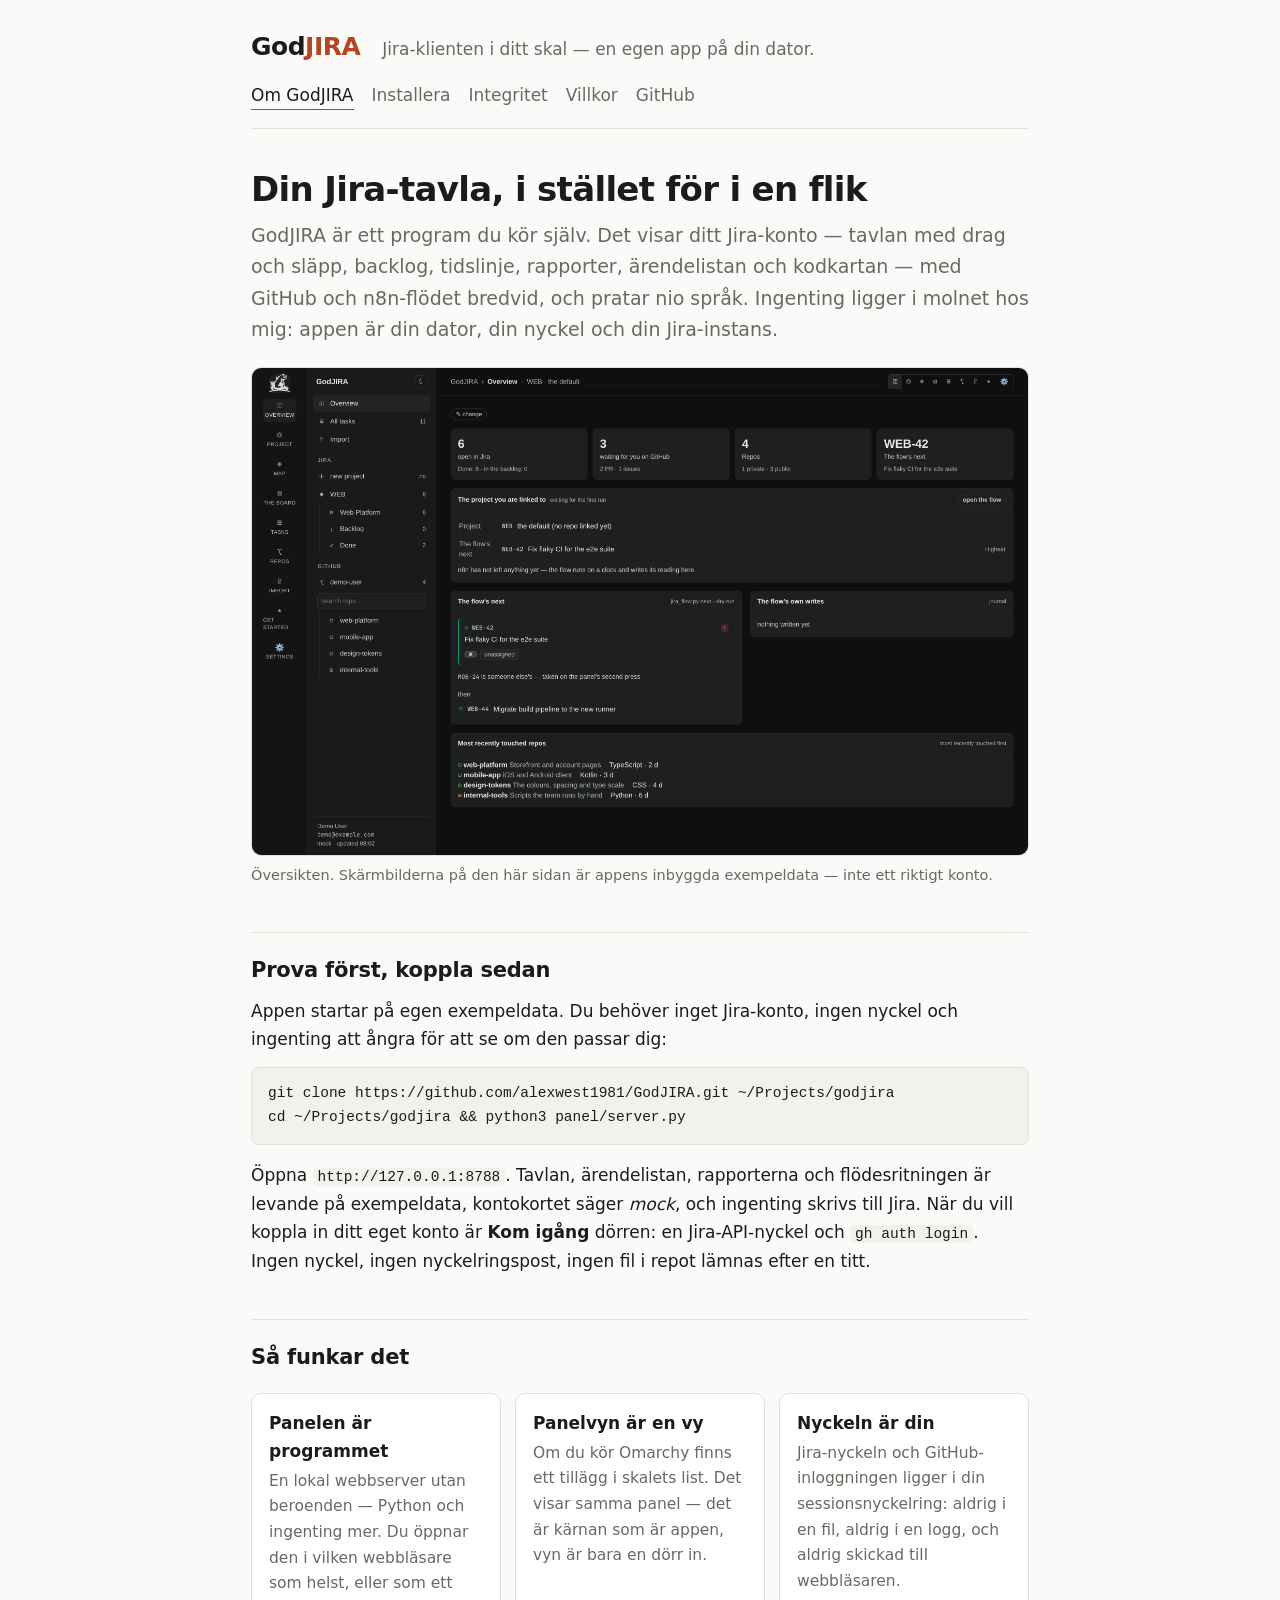
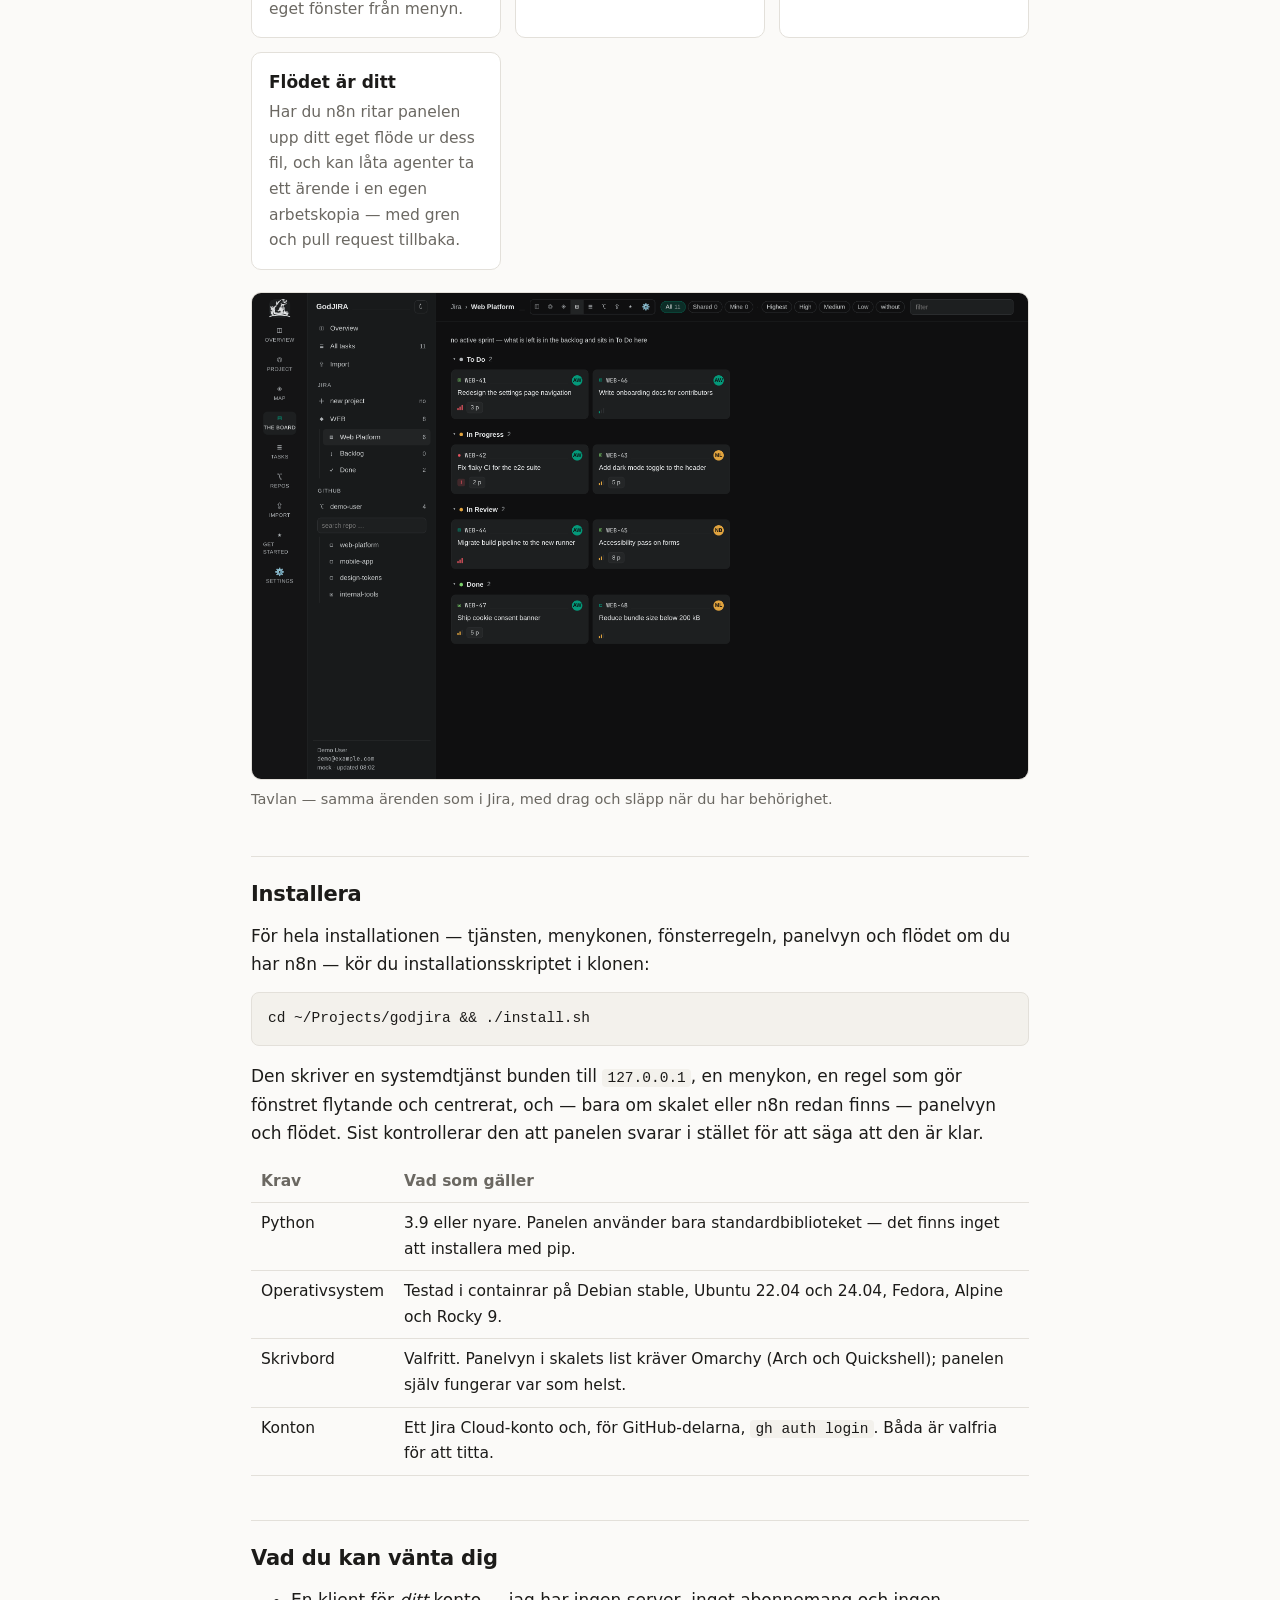
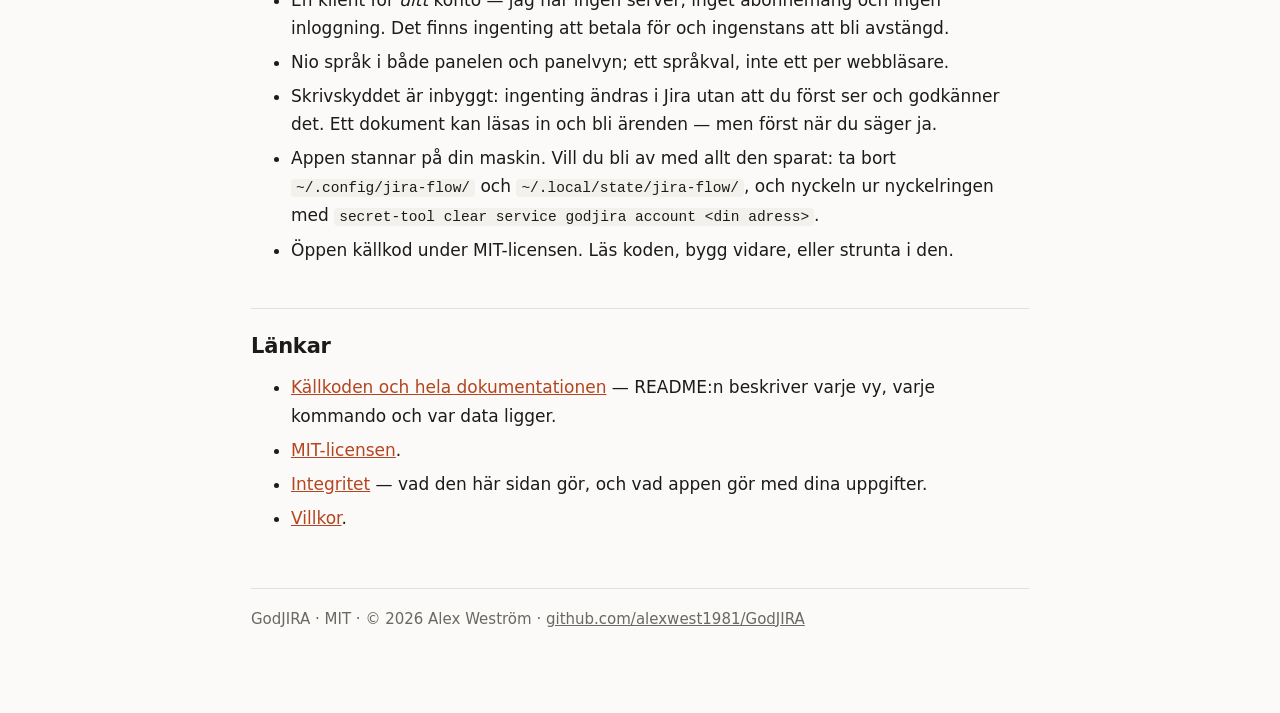
==== web/index.html @ 31f91e15 "Infosidan: godjira.se ar en sida, inte panelen Steg 2 i planen, med Alex besked om vad sidan skall v" ====
<!DOCTYPE html>
<html lang="sv">
<head>
<meta charset="utf-8">
<meta name="viewport" content="width=device-width, initial-scale=1">
<title>GodJIRA — Jira-klienten i ditt skal</title>
<meta name="description" content="GodJIRA är en Jira-klient för din egen dator: tavla, backlog, tidslinje, rapporter och kodkarta, med GitHub och flödet bredvid. Öppen källkod (MIT), inget konto, ingen tjänst.">
<link rel="stylesheet" href="stil.css">
</head>
<body>
<div class="sida">

<header>
  <div class="rad">
    <span class="marke">God<b>JIRA</b></span>
    <p>Jira-klienten i ditt skal — en egen app på din dator.</p>
  </div>
  <nav>
    <a href="index.html" aria-current="page">Om GodJIRA</a>
    <a href="#installera">Installera</a>
    <a href="integritet.html">Integritet</a>
    <a href="villkor.html">Villkor</a>
    <a href="https://github.com/alexwest1981/GodJIRA">GitHub</a>
  </nav>
</header>

<h1>Din Jira-tavla, i stället för i en flik</h1>
<p class="ingress">GodJIRA är ett program du kör själv. Det visar ditt Jira-konto — tavlan med
drag och släpp, backlog, tidslinje, rapporter, ärendelistan och kodkartan — med GitHub och
n8n-flödet bredvid, och pratar nio språk. Ingenting ligger i molnet hos mig: appen är din
dator, din nyckel och din Jira-instans.</p>

<figure>
  <img src="bilder/oversikt.png" alt="GodJIRA: översikten med Jira, GitHub och flödet i samma fönster" width="1200">
  <figcaption>Översikten. Skärmbilderna på den här sidan är appens inbyggda exempeldata — inte ett riktigt konto.</figcaption>
</figure>

<h2>Prova först, koppla sedan</h2>
<p>Appen startar på egen exempeldata. Du behöver inget Jira-konto, ingen nyckel och ingenting
att ångra för att se om den passar dig:</p>
<pre><code>git clone https://github.com/alexwest1981/GodJIRA.git ~/Projects/godjira
cd ~/Projects/godjira &amp;&amp; python3 panel/server.py</code></pre>
<p>Öppna <code>http://127.0.0.1:8788</code>. Tavlan, ärendelistan, rapporterna och
flödesritningen är levande på exempeldata, kontokortet säger <em>mock</em>, och ingenting
skrivs till Jira. När du vill koppla in ditt eget konto är <strong>Kom igång</strong> dörren:
en Jira-API-nyckel och <code>gh auth login</code>. Ingen nyckel, ingen nyckelringspost, ingen
fil i repot lämnas efter en titt.</p>

<h2>Så funkar det</h2>
<div class="rutor">
  <div class="ruta">
    <h3>Panelen är programmet</h3>
    <p>En lokal webbserver utan beroenden — Python och ingenting mer. Du öppnar den i vilken
    webbläsare som helst, eller som ett eget fönster från menyn.</p>
  </div>
  <div class="ruta">
    <h3>Panelvyn är en vy</h3>
    <p>Om du kör Omarchy finns ett tillägg i skalets list. Det visar samma panel — det är
    kärnan som är appen, vyn är bara en dörr in.</p>
  </div>
  <div class="ruta">
    <h3>Nyckeln är din</h3>
    <p>Jira-nyckeln och GitHub-inloggningen ligger i din sessionsnyckelring: aldrig i en fil,
    aldrig i en logg, och aldrig skickad till webbläsaren.</p>
  </div>
  <div class="ruta">
    <h3>Flödet är ditt</h3>
    <p>Har du n8n ritar panelen upp ditt eget flöde ur dess fil, och kan låta agenter ta ett
    ärende i en egen arbetskopia — med gren och pull request tillbaka.</p>
  </div>
</div>

<figure>
  <img src="bilder/tavla.png" alt="Tavlan: kanban-kolumner ur sprinten" width="1200">
  <figcaption>Tavlan — samma ärenden som i Jira, med drag och släpp när du har behörighet.</figcaption>
</figure>

<h2 id="installera">Installera</h2>
<p>För hela installationen — tjänsten, menykonen, fönsterregeln, panelvyn och flödet om du har
n8n — kör du installationsskriptet i klonen:</p>
<pre><code>cd ~/Projects/godjira &amp;&amp; ./install.sh</code></pre>
<p>Den skriver en systemdtjänst bunden till <code>127.0.0.1</code>, en menykon, en regel som
gör fönstret flytande och centrerat, och — bara om skalet eller n8n redan finns — panelvyn och
flödet. Sist kontrollerar den att panelen svarar i stället för att säga att den är klar.</p>

<table class="tabell">
  <tr><th>Krav</th><th>Vad som gäller</th></tr>
  <tr><td>Python</td><td>3.9 eller nyare. Panelen använder bara standardbiblioteket — det finns inget att installera med pip.</td></tr>
  <tr><td>Operativsystem</td><td>Testad i containrar på Debian stable, Ubuntu 22.04 och 24.04, Fedora, Alpine och Rocky 9.</td></tr>
  <tr><td>Skrivbord</td><td>Valfritt. Panelvyn i skalets list kräver Omarchy (Arch och Quickshell); panelen själv fungerar var som helst.</td></tr>
  <tr><td>Konton</td><td>Ett Jira Cloud-konto och, för GitHub-delarna, <code>gh auth login</code>. Båda är valfria för att titta.</td></tr>
</table>

<h2>Vad du kan vänta dig</h2>
<ul>
  <li>En klient för <em>ditt</em> konto — jag har ingen server, inget abonnemang och ingen
      inloggning. Det finns ingenting att betala för och ingenstans att bli avstängd.</li>
  <li>Nio språk i både panelen och panelvyn; ett språkval, inte ett per webbläsare.</li>
  <li>Skrivskyddet är inbyggt: ingenting ändras i Jira utan att du först ser och godkänner
      det. Ett dokument kan läsas in och bli ärenden — men först när du säger ja.</li>
  <li>Appen stannar på din maskin. Vill du bli av med allt den sparat: ta bort
      <code>~/.config/jira-flow/</code> och <code>~/.local/state/jira-flow/</code>, och
      nyckeln ur nyckelringen med <code>secret-tool clear service godjira account &lt;din adress&gt;</code>.</li>
  <li>Öppen källkod under MIT-licensen. Läs koden, bygg vidare, eller strunta i den.</li>
</ul>

<h2>Länkar</h2>
<ul>
  <li><a href="https://github.com/alexwest1981/GodJIRA">Källkoden och hela dokumentationen</a> —
      README:n beskriver varje vy, varje kommando och var data ligger.</li>
  <li><a href="https://github.com/alexwest1981/GodJIRA/blob/main/LICENSE">MIT-licensen</a>.</li>
  <li><a href="integritet.html">Integritet</a> — vad den här sidan gör, och vad appen gör med dina uppgifter.</li>
  <li><a href="villkor.html">Villkor</a>.</li>
</ul>

<footer>
  <p>GodJIRA · MIT · © 2026 Alex Weström · <a href="https://github.com/alexwest1981/GodJIRA">github.com/alexwest1981/GodJIRA</a></p>
</footer>

</div>
</body>
</html>
---- web/stil.css ----
/* GodJIRA — sidans enda stilmall. Ingen JavaScript, inga externa typsnitt, inga anrop
   ut till någon: allt ligger på samma server, och mörkt/ljust följer systemet. */
:root {
  --botten: #fbfaf8;
  --text: #1c1b19;
  --dov: #6b6862;
  --linje: #e3e0da;
  --kort: #ffffff;
  --accent: #b4451f;
  --kod: #f3f1ec;
}
@media (prefers-color-scheme: dark) {
  :root {
    --botten: #171614;
    --text: #ece9e3;
    --dov: #9b978f;
    --linje: #302e2a;
    --kort: #1e1d1a;
    --accent: #e08356;
    --kod: #211f1c;
  }
}
* { box-sizing: border-box; }
body {
  margin: 0;
  background: var(--botten);
  color: var(--text);
  font: 17px/1.65 ui-sans-serif, system-ui, -apple-system, "Segoe UI", Roboto, sans-serif;
  -webkit-text-size-adjust: 100%;
}
.sida { max-width: 76ch; margin: 0 auto; padding: 0 22px 72px; }

header { border-bottom: 1px solid var(--linje); padding: 26px 0 18px; margin-bottom: 40px; }
header .rad { display: flex; flex-wrap: wrap; align-items: baseline; gap: 6px 22px; }
.marke { font-size: 25px; font-weight: 650; letter-spacing: -.02em; }
.marke b { color: var(--accent); font-weight: 650; }
header p { margin: 6px 0 0; color: var(--dov); }
nav { margin-top: 14px; display: flex; flex-wrap: wrap; gap: 6px 18px; }
nav a { color: var(--dov); text-decoration: none; border-bottom: 1px solid transparent; }
nav a:hover, nav a[aria-current] { color: var(--text); border-bottom-color: var(--accent); }

h1 { font-size: 34px; line-height: 1.2; letter-spacing: -.02em; margin: 0 0 10px; }
h2 { font-size: 21px; letter-spacing: -.01em; margin: 44px 0 10px; padding-top: 20px; border-top: 1px solid var(--linje); }
h3 { font-size: 17px; margin: 26px 0 6px; }
p, ul, ol { margin: 0 0 14px; }
li { margin-bottom: 6px; }
.ingress { font-size: 19px; color: var(--dov); }
a { color: var(--accent); }
code, pre, kbd {
  font-family: ui-monospace, "JetBrains Mono", "SF Mono", Menlo, Consolas, monospace;
  font-size: 14.5px;
}
code { background: var(--kod); padding: 1px 5px; border-radius: 4px; }
pre {
  background: var(--kod); border: 1px solid var(--linje); border-radius: 8px;
  padding: 14px 16px; overflow-x: auto; margin: 0 0 16px;
}
pre code { background: none; padding: 0; }
figure { margin: 22px 0; }
figure img { width: 100%; height: auto; border: 1px solid var(--linje); border-radius: 10px; display: block; }
figcaption { color: var(--dov); font-size: 14.5px; margin-top: 8px; }
.rutor { display: grid; grid-template-columns: repeat(auto-fit, minmax(230px, 1fr)); gap: 14px; margin: 18px 0 8px; }
.ruta { background: var(--kort); border: 1px solid var(--linje); border-radius: 10px; padding: 15px 17px; }
.ruta h3 { margin: 0 0 4px; }
.ruta p { margin: 0; color: var(--dov); font-size: 15.5px; }
.tabell { width: 100%; border-collapse: collapse; font-size: 15.5px; margin: 0 0 18px; }
.tabell th, .tabell td { text-align: left; padding: 8px 10px; border-bottom: 1px solid var(--linje); vertical-align: top; }
.tabell th { color: var(--dov); font-weight: 600; }
.tabell td.nr { text-align: right; font-variant-numeric: tabular-nums; }
footer { border-top: 1px solid var(--linje); margin-top: 56px; padding-top: 18px; color: var(--dov); font-size: 15px; }
footer a { color: var(--dov); }
.datum { color: var(--dov); font-size: 15px; margin: 0 0 26px; }
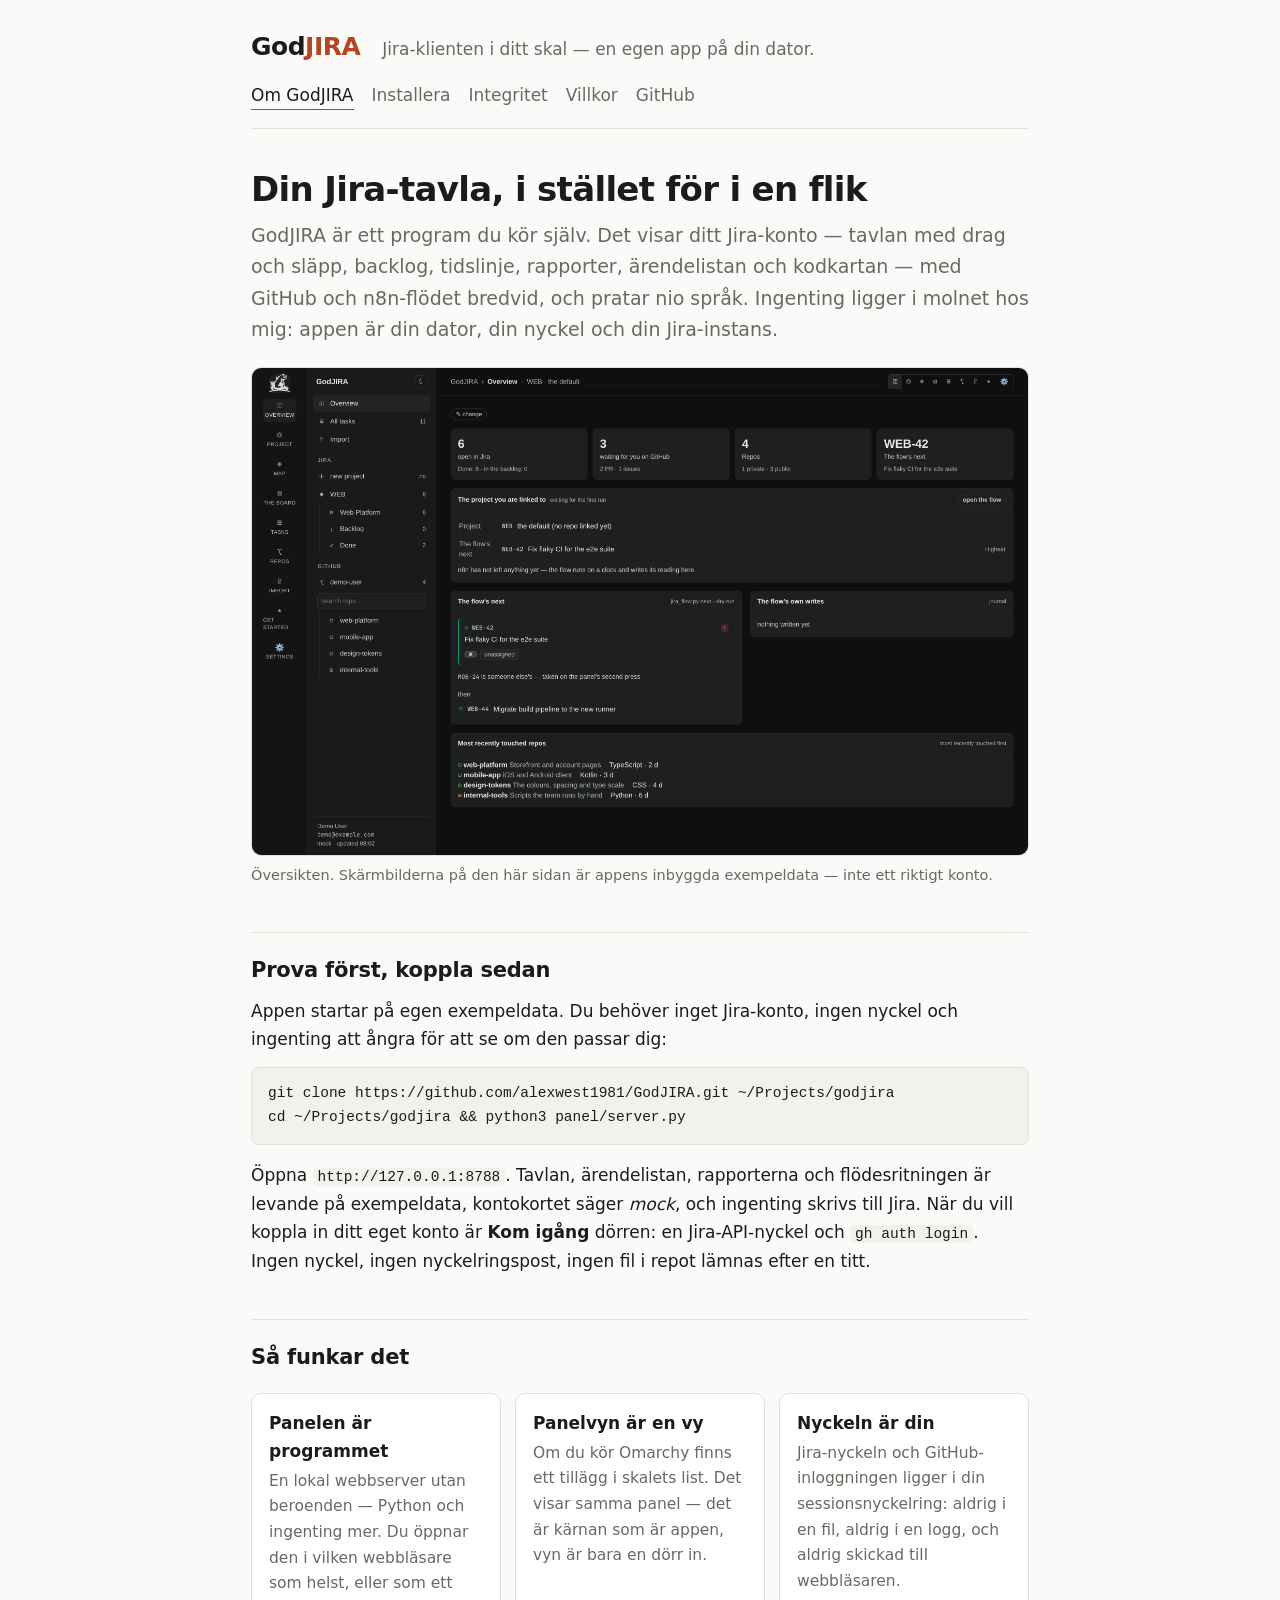
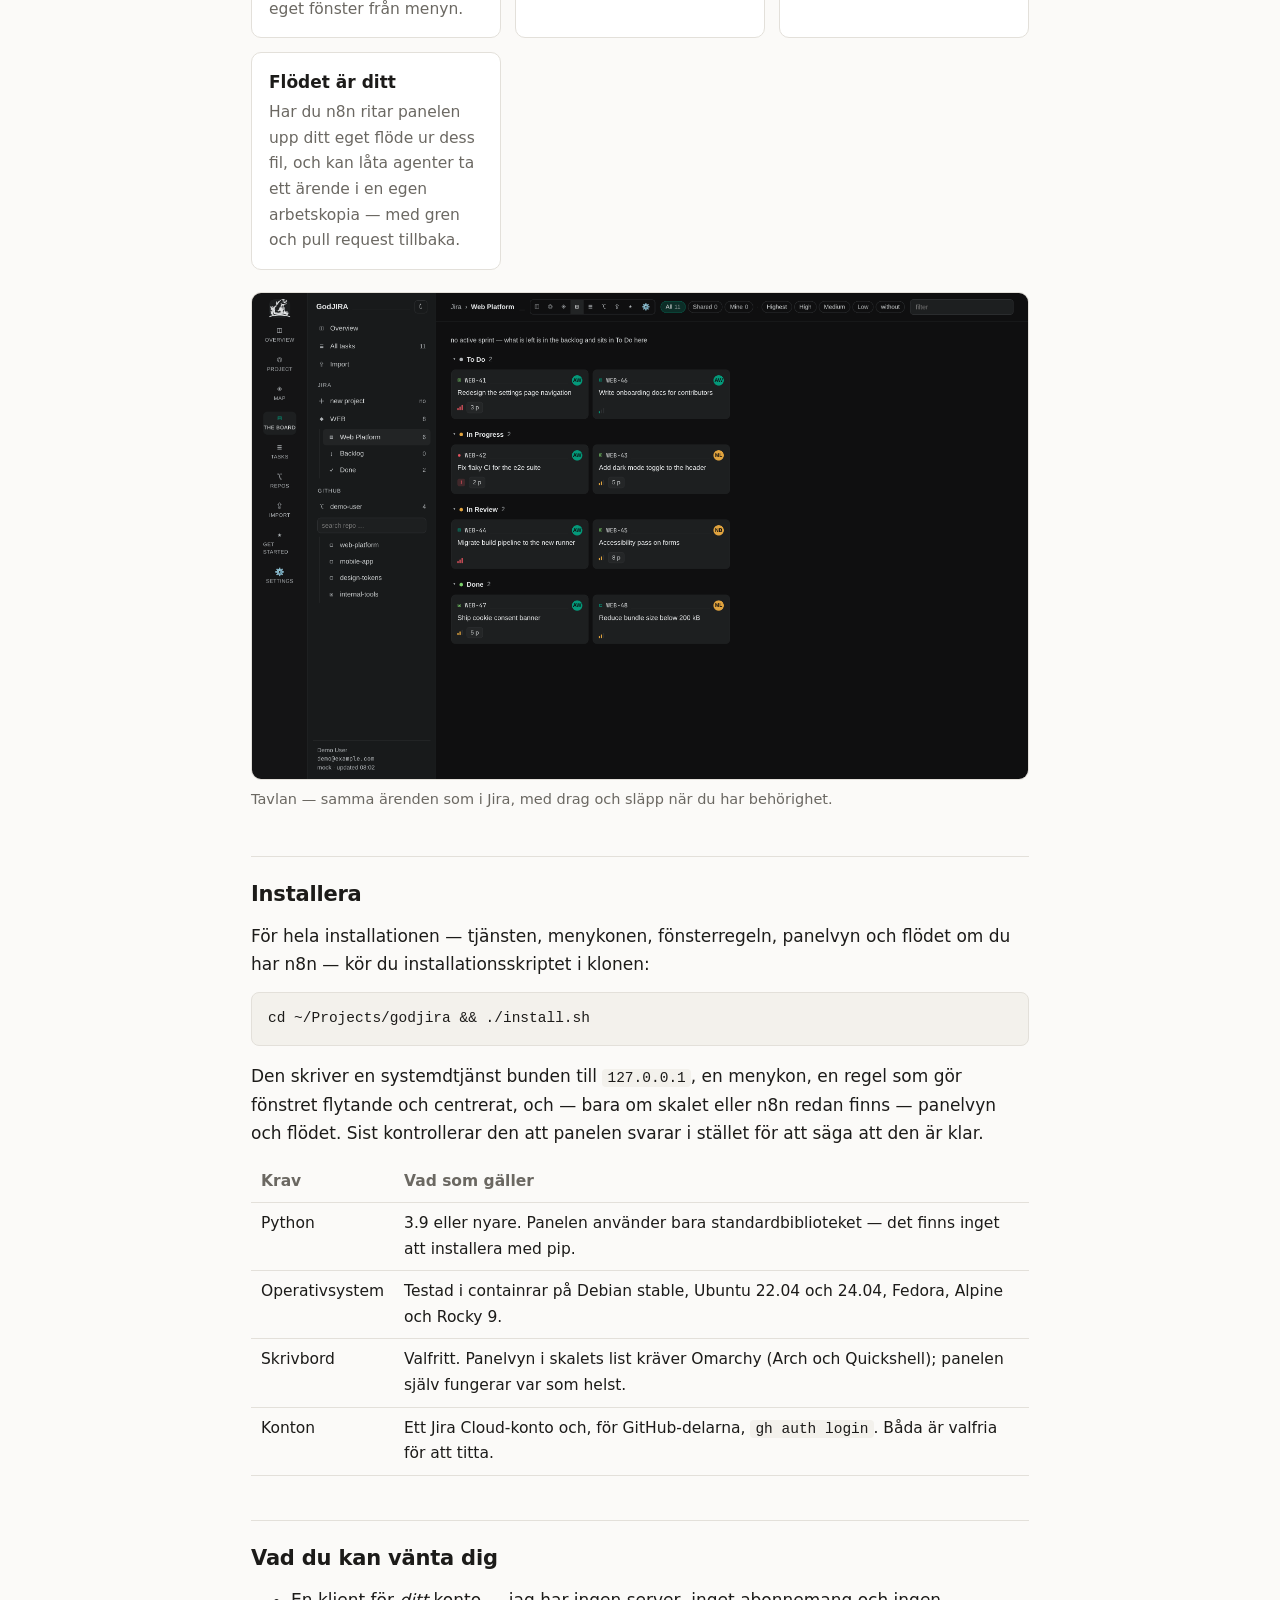
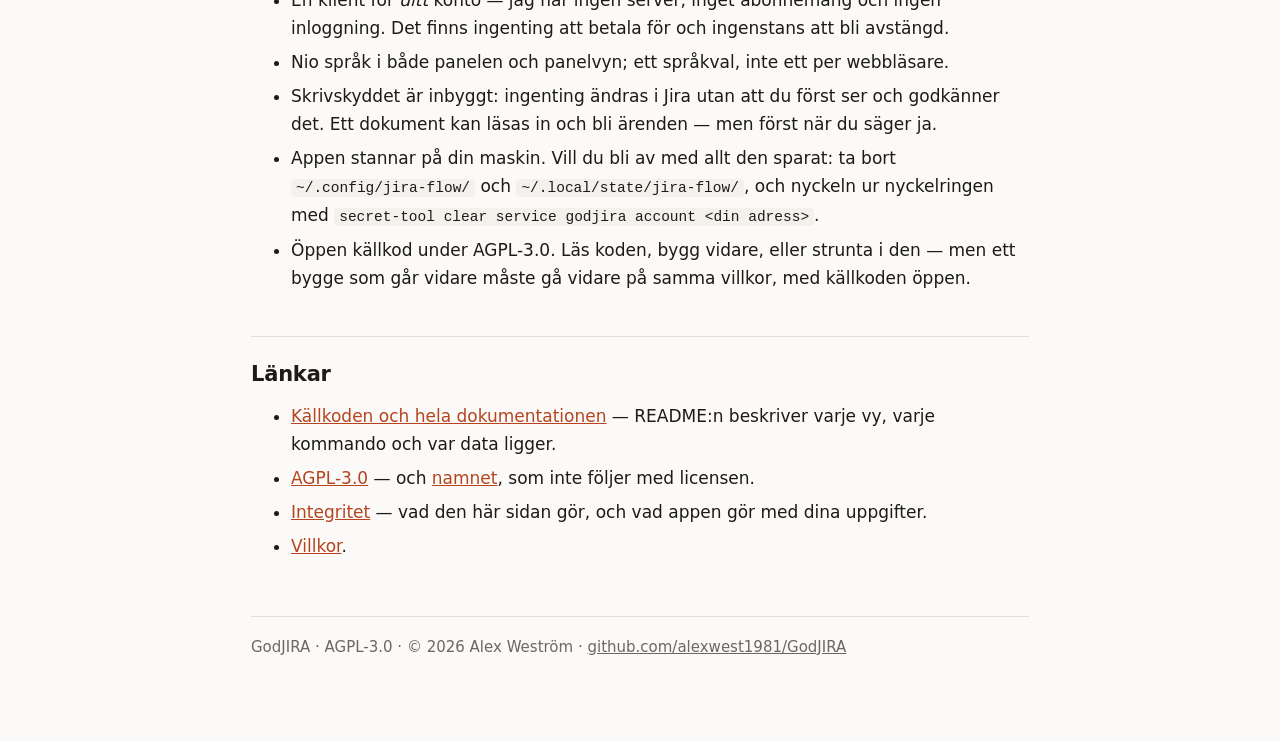
==== commit 64a132ea: "AGPL-3.0 i stallet for MIT: ingen far stanga in den och kalla den sin Alex: "Vi behöver ändra licens" ====
--- a/web/index.html
+++ b/web/index.html
@@ -4,7 +4,7 @@
 <meta charset="utf-8">
 <meta name="viewport" content="width=device-width, initial-scale=1">
 <title>GodJIRA — Jira-klienten i ditt skal</title>
-<meta name="description" content="GodJIRA är en Jira-klient för din egen dator: tavla, backlog, tidslinje, rapporter och kodkarta, med GitHub och flödet bredvid. Öppen källkod (MIT), inget konto, ingen tjänst.">
+<meta name="description" content="GodJIRA är en Jira-klient för din egen dator: tavla, backlog, tidslinje, rapporter och kodkarta, med GitHub och flödet bredvid. Öppen källkod (AGPL), inget konto, ingen tjänst.">
 <link rel="stylesheet" href="stil.css">
 </head>
 <body>
@@ -101,20 +101,22 @@
   <li>Appen stannar på din maskin. Vill du bli av med allt den sparat: ta bort
       <code>~/.config/jira-flow/</code> och <code>~/.local/state/jira-flow/</code>, och
       nyckeln ur nyckelringen med <code>secret-tool clear service godjira account &lt;din adress&gt;</code>.</li>
-  <li>Öppen källkod under MIT-licensen. Läs koden, bygg vidare, eller strunta i den.</li>
+  <li>Öppen källkod under AGPL-3.0. Läs koden, bygg vidare, eller strunta i den — men ett
+      bygge som går vidare måste gå vidare på samma villkor, med källkoden öppen.</li>
 </ul>
 
 <h2>Länkar</h2>
 <ul>
   <li><a href="https://github.com/alexwest1981/GodJIRA">Källkoden och hela dokumentationen</a> —
       README:n beskriver varje vy, varje kommando och var data ligger.</li>
-  <li><a href="https://github.com/alexwest1981/GodJIRA/blob/main/LICENSE">MIT-licensen</a>.</li>
+  <li><a href="https://github.com/alexwest1981/GodJIRA/blob/main/LICENSE">AGPL-3.0</a> — och
+      <a href="villkor.html#namnet">namnet</a>, som inte följer med licensen.</li>
   <li><a href="integritet.html">Integritet</a> — vad den här sidan gör, och vad appen gör med dina uppgifter.</li>
   <li><a href="villkor.html">Villkor</a>.</li>
 </ul>
 
 <footer>
-  <p>GodJIRA · MIT · © 2026 Alex Weström · <a href="https://github.com/alexwest1981/GodJIRA">github.com/alexwest1981/GodJIRA</a></p>
+  <p>GodJIRA · AGPL-3.0 · © 2026 Alex Weström · <a href="https://github.com/alexwest1981/GodJIRA">github.com/alexwest1981/GodJIRA</a></p>
 </footer>
 
 </div>
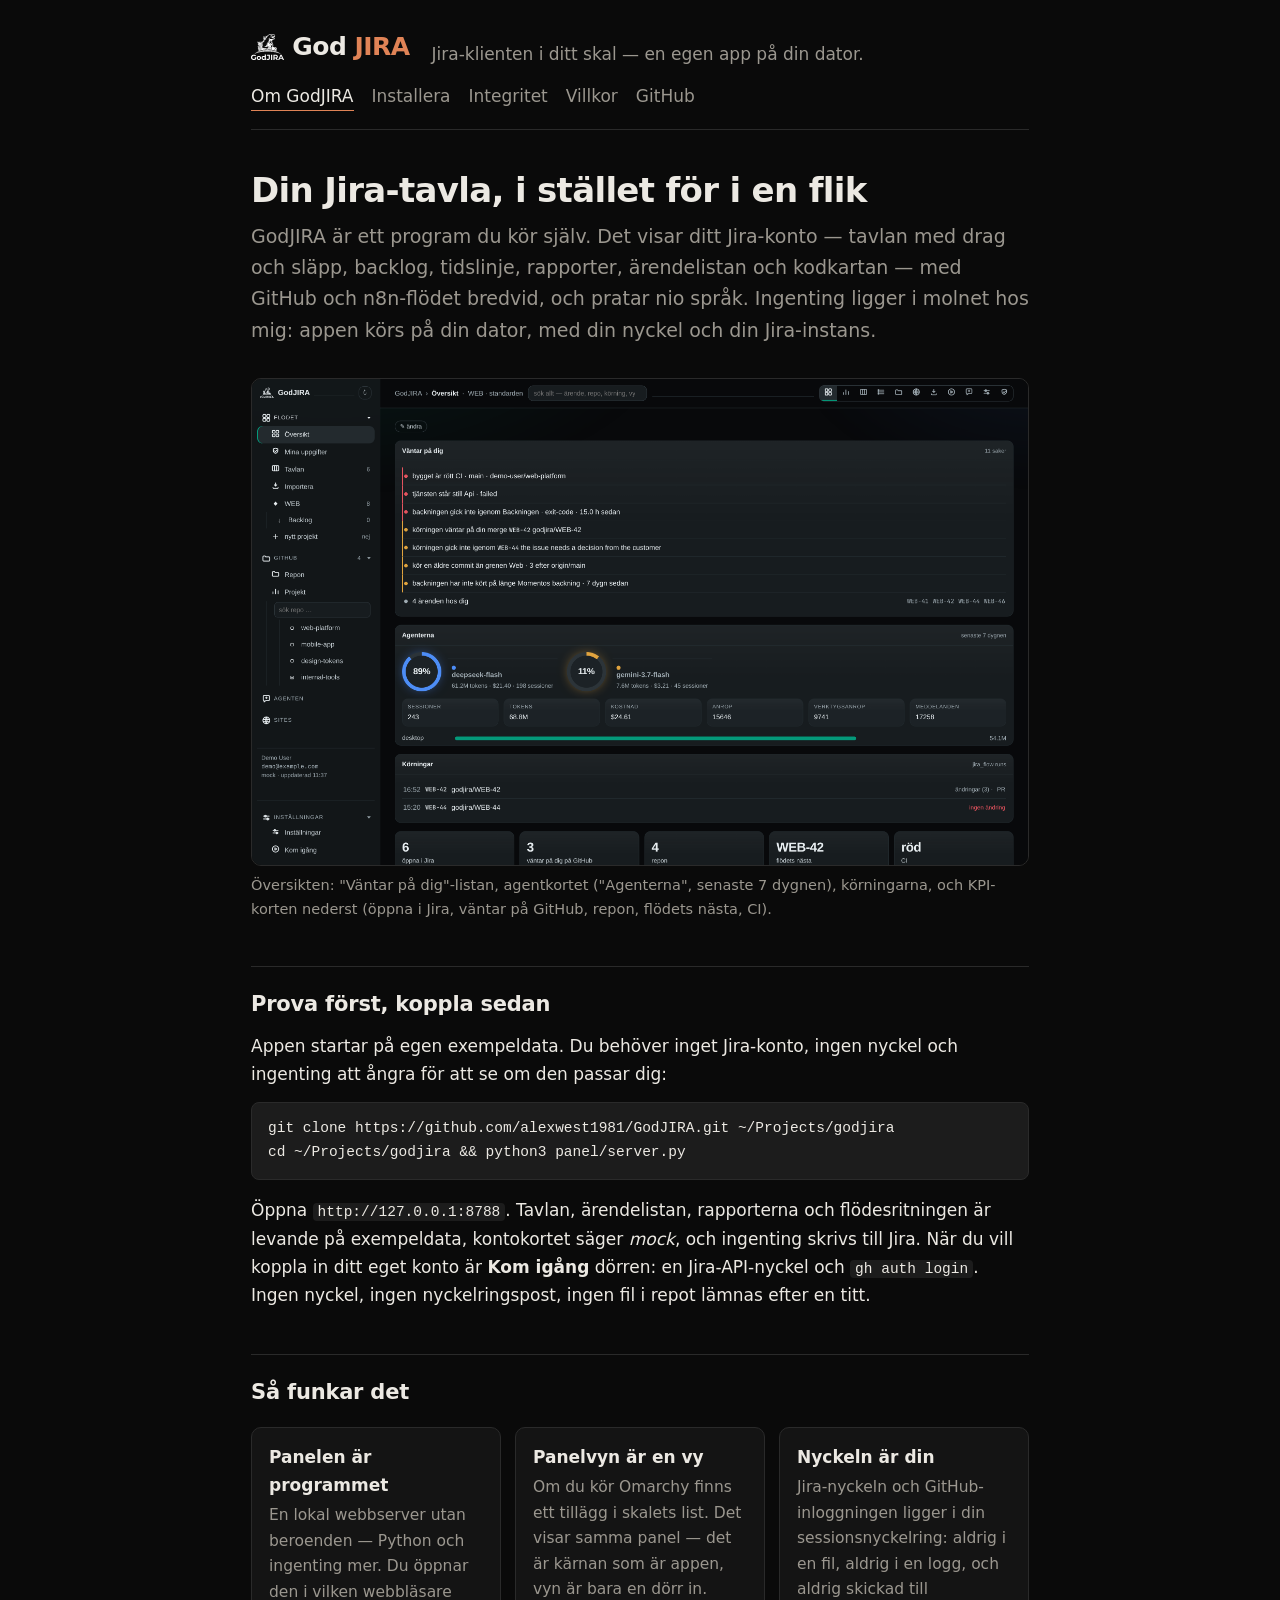
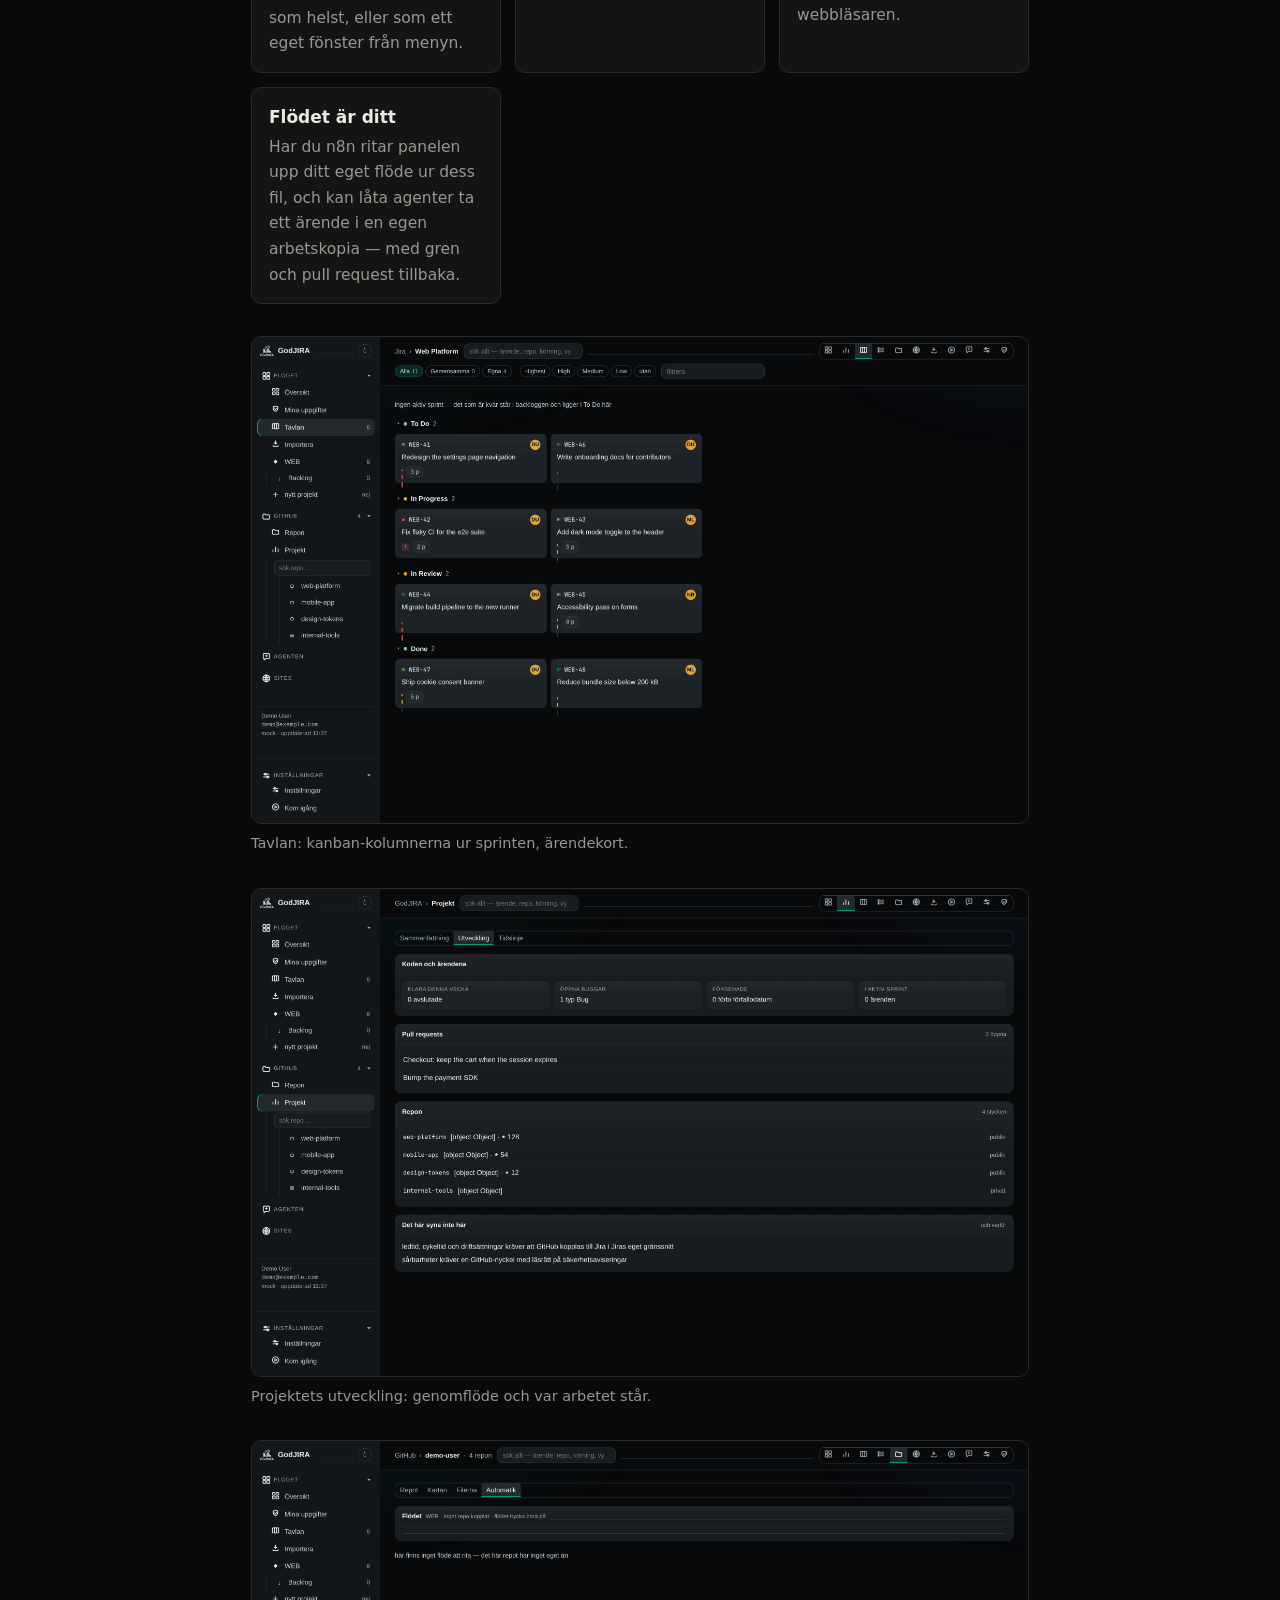
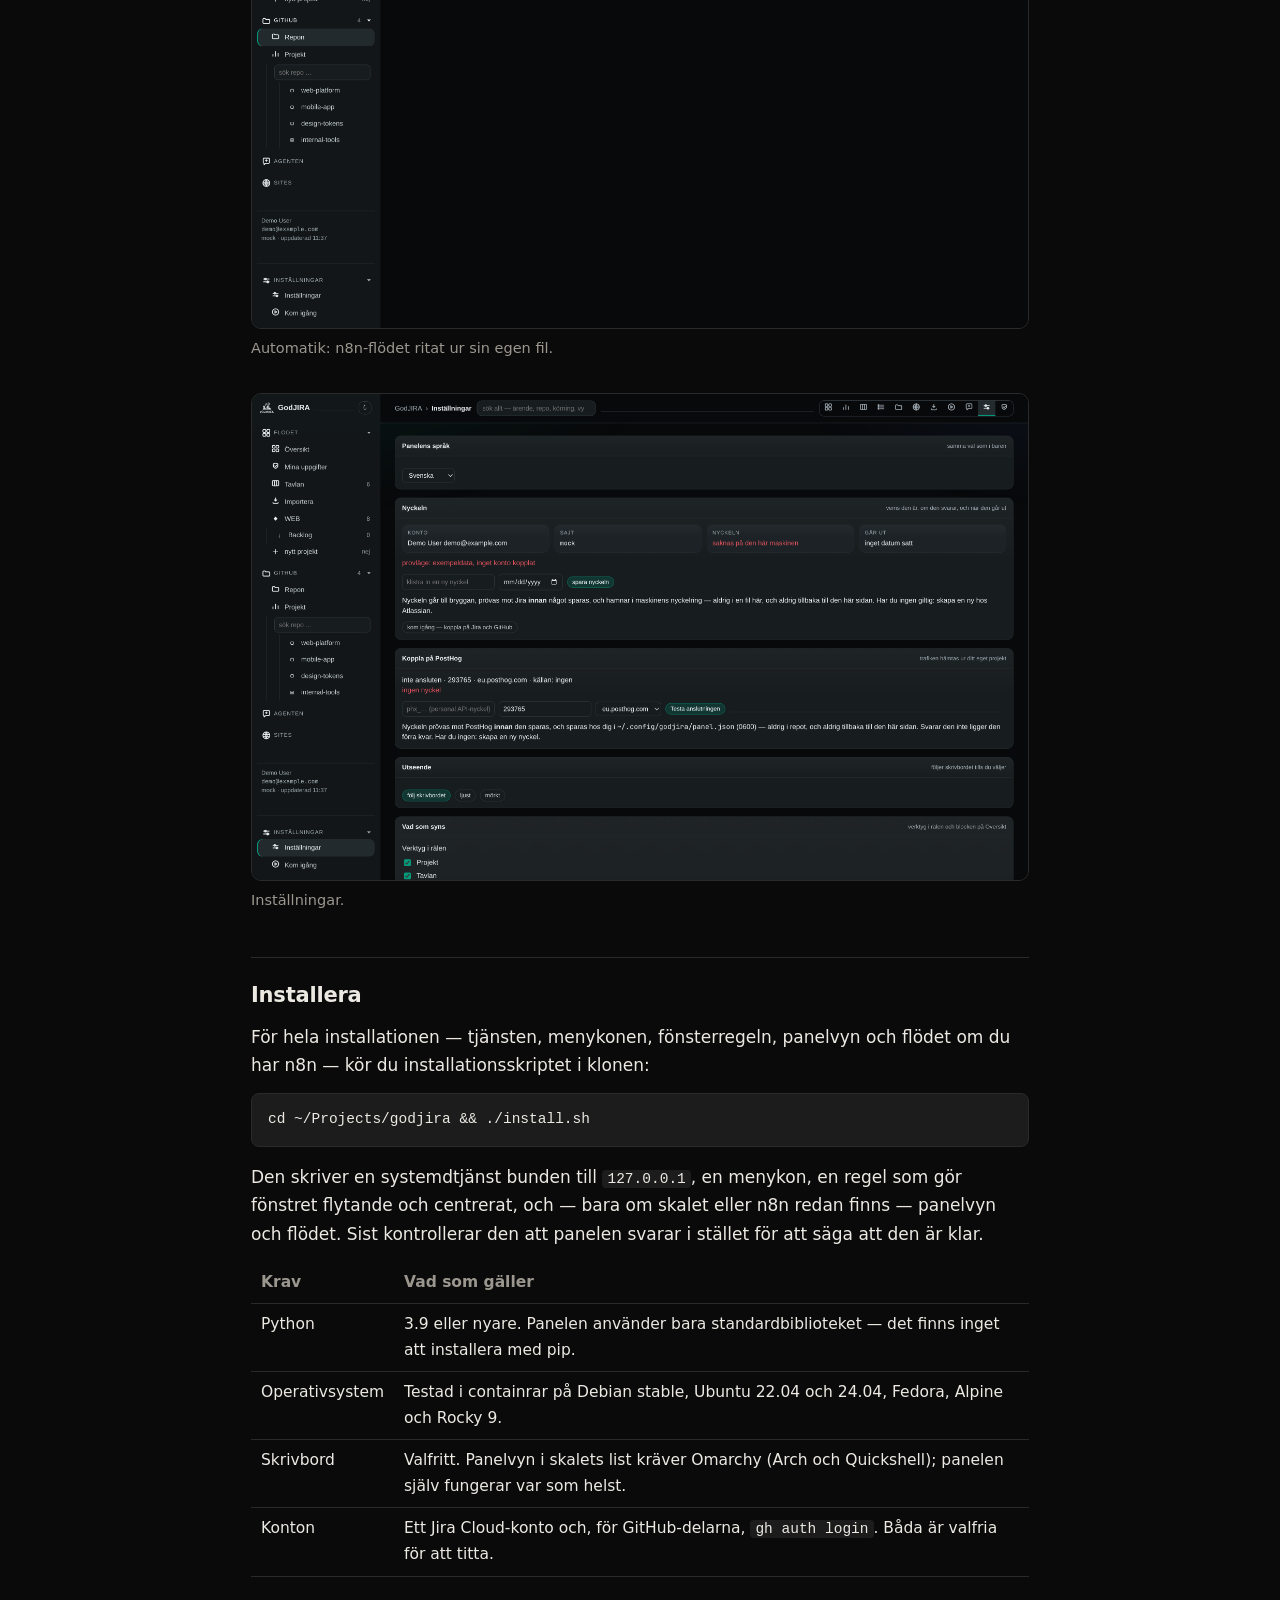
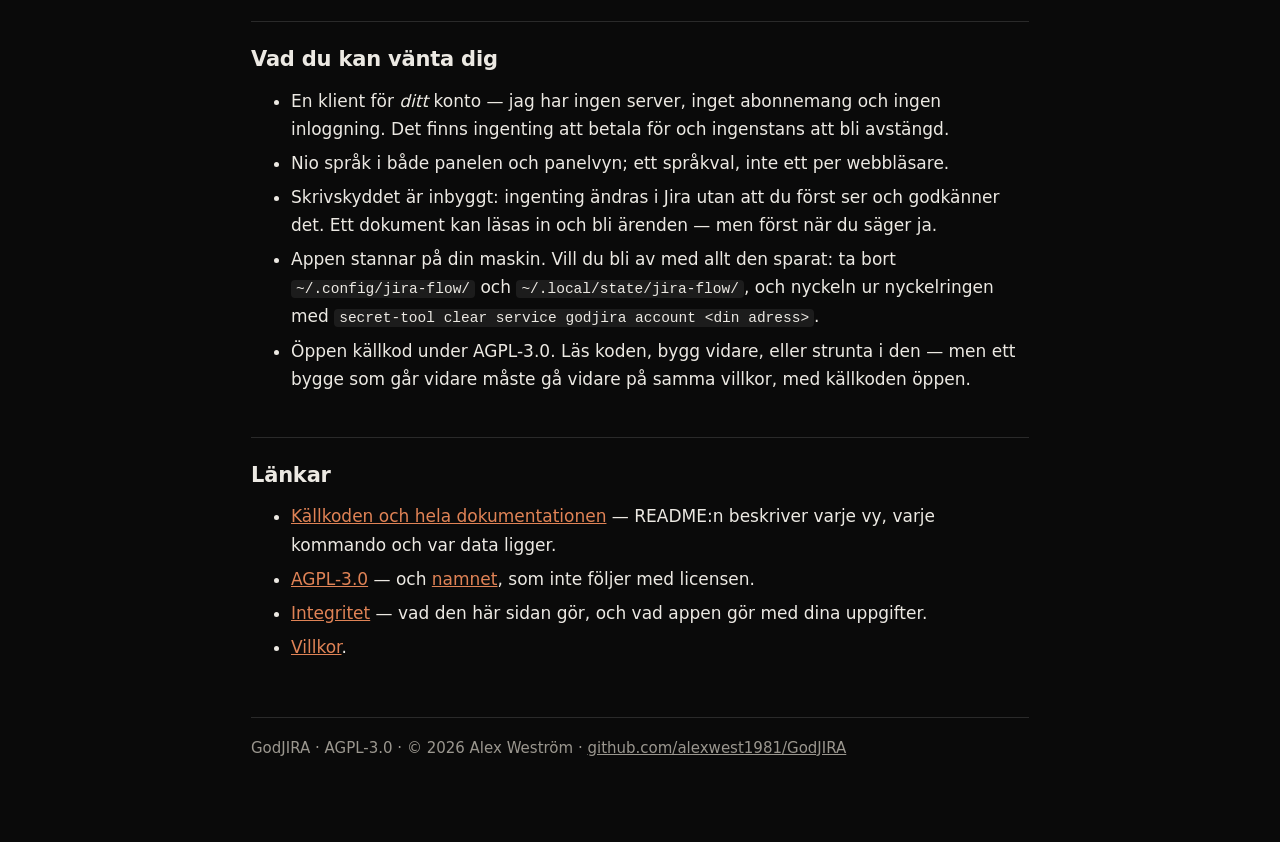
==== commit 896b160a: "Sidan i vitt pa svart, med loggan i sidhuvudet Alex: "Vi behöver sätta en modell som är duktig på de" ====
--- a/web/index.html
+++ b/web/index.html
@@ -12,7 +12,7 @@
 
 <header>
   <div class="rad">
-    <span class="marke">God<b>JIRA</b></span>
+    <span class="marke"><img src="bilder/godjira.svg" alt="GodJIRA logotyp" class="logo">God<b>JIRA</b></span>
     <p>Jira-klienten i ditt skal — en egen app på din dator.</p>
   </div>
   <nav>
@@ -27,12 +27,12 @@
 <h1>Din Jira-tavla, i stället för i en flik</h1>
 <p class="ingress">GodJIRA är ett program du kör själv. Det visar ditt Jira-konto — tavlan med
 drag och släpp, backlog, tidslinje, rapporter, ärendelistan och kodkartan — med GitHub och
-n8n-flödet bredvid, och pratar nio språk. Ingenting ligger i molnet hos mig: appen är din
-dator, din nyckel och din Jira-instans.</p>
+n8n-flödet bredvid, och pratar nio språk. Ingenting ligger i molnet hos mig: appen körs på
+din dator, med din nyckel och din Jira-instans.</p>
 
 <figure>
-  <img src="bilder/oversikt.png" alt="GodJIRA: översikten med Jira, GitHub och flödet i samma fönster" width="1200">
-  <figcaption>Översikten. Skärmbilderna på den här sidan är appens inbyggda exempeldata — inte ett riktigt konto.</figcaption>
+  <img src="bilder/oversikt.png" alt="Översikten: Väntar på dig-listan, agentkortet (Agenterna, senaste 7 dygnen), körningarna, och KPI-korten nederst (öppna i Jira, väntar på GitHub, repon, flödets nästa, CI)." width="1200">
+  <figcaption>Översikten: "Väntar på dig"-listan, agentkortet ("Agenterna", senaste 7 dygnen), körningarna, och KPI-korten nederst (öppna i Jira, väntar på GitHub, repon, flödets nästa, CI).</figcaption>
 </figure>
 
 <h2>Prova först, koppla sedan</h2>
@@ -71,8 +71,23 @@
 </div>
 
 <figure>
-  <img src="bilder/tavla.png" alt="Tavlan: kanban-kolumner ur sprinten" width="1200">
-  <figcaption>Tavlan — samma ärenden som i Jira, med drag och släpp när du har behörighet.</figcaption>
+  <img src="bilder/tavla.png" alt="Tavlan: kanban-kolumnerna ur sprinten, ärendekort." width="1200">
+  <figcaption>Tavlan: kanban-kolumnerna ur sprinten, ärendekort.</figcaption>
+</figure>
+
+<figure>
+  <img src="bilder/rapporter.png" alt="Projektets utveckling: genomflöde och var arbetet står." width="1200">
+  <figcaption>Projektets utveckling: genomflöde och var arbetet står.</figcaption>
+</figure>
+
+<figure>
+  <img src="bilder/flode.png" alt="Automatik: n8n-flödet ritat ur sin egen fil." width="1200">
+  <figcaption>Automatik: n8n-flödet ritat ur sin egen fil.</figcaption>
+</figure>
+
+<figure>
+  <img src="bilder/installningar.png" alt="Inställningar." width="1200">
+  <figcaption>Inställningar.</figcaption>
 </figure>
 
 <h2 id="installera">Installera</h2>
--- a/web/stil.css
+++ b/web/stil.css
@@ -1,25 +1,14 @@
-/* GodJIRA — sidans enda stilmall. Ingen JavaScript, inga externa typsnitt, inga anrop
-   ut till någon: allt ligger på samma server, och mörkt/ljust följer systemet. */
+/* GodJIRA — sidans enda stilmall. Vit text på svart botten. */
 :root {
-  --botten: #fbfaf8;
-  --text: #1c1b19;
-  --dov: #6b6862;
-  --linje: #e3e0da;
-  --kort: #ffffff;
-  --accent: #b4451f;
-  --kod: #f3f1ec;
+  --botten: #0a0a0a;
+  --text: #ece9e3;
+  --dov: #9b978f;
+  --linje: #2a2a2a;
+  --kort: #141414;
+  --accent: #e08356;
+  --kod: #1c1c1c;
 }
-@media (prefers-color-scheme: dark) {
-  :root {
-    --botten: #171614;
-    --text: #ece9e3;
-    --dov: #9b978f;
-    --linje: #302e2a;
-    --kort: #1e1d1a;
-    --accent: #e08356;
-    --kod: #211f1c;
-  }
-}
+
 * { box-sizing: border-box; }
 body {
   margin: 0;
@@ -32,8 +21,9 @@
 
 header { border-bottom: 1px solid var(--linje); padding: 26px 0 18px; margin-bottom: 40px; }
 header .rad { display: flex; flex-wrap: wrap; align-items: baseline; gap: 6px 22px; }
-.marke { font-size: 25px; font-weight: 650; letter-spacing: -.02em; }
+.marke { font-size: 25px; font-weight: 650; letter-spacing: -.02em; display:flex; align-items:center; gap: 8px;}
 .marke b { color: var(--accent); font-weight: 650; }
+.logo { height: 26px; width: auto; filter: brightness(0) invert(1); }
 header p { margin: 6px 0 0; color: var(--dov); }
 nav { margin-top: 14px; display: flex; flex-wrap: wrap; gap: 6px 18px; }
 nav a { color: var(--dov); text-decoration: none; border-bottom: 1px solid transparent; }
@@ -56,7 +46,7 @@
   padding: 14px 16px; overflow-x: auto; margin: 0 0 16px;
 }
 pre code { background: none; padding: 0; }
-figure { margin: 22px 0; }
+figure { margin: 32px 0; }
 figure img { width: 100%; height: auto; border: 1px solid var(--linje); border-radius: 10px; display: block; }
 figcaption { color: var(--dov); font-size: 14.5px; margin-top: 8px; }
 .rutor { display: grid; grid-template-columns: repeat(auto-fit, minmax(230px, 1fr)); gap: 14px; margin: 18px 0 8px; }
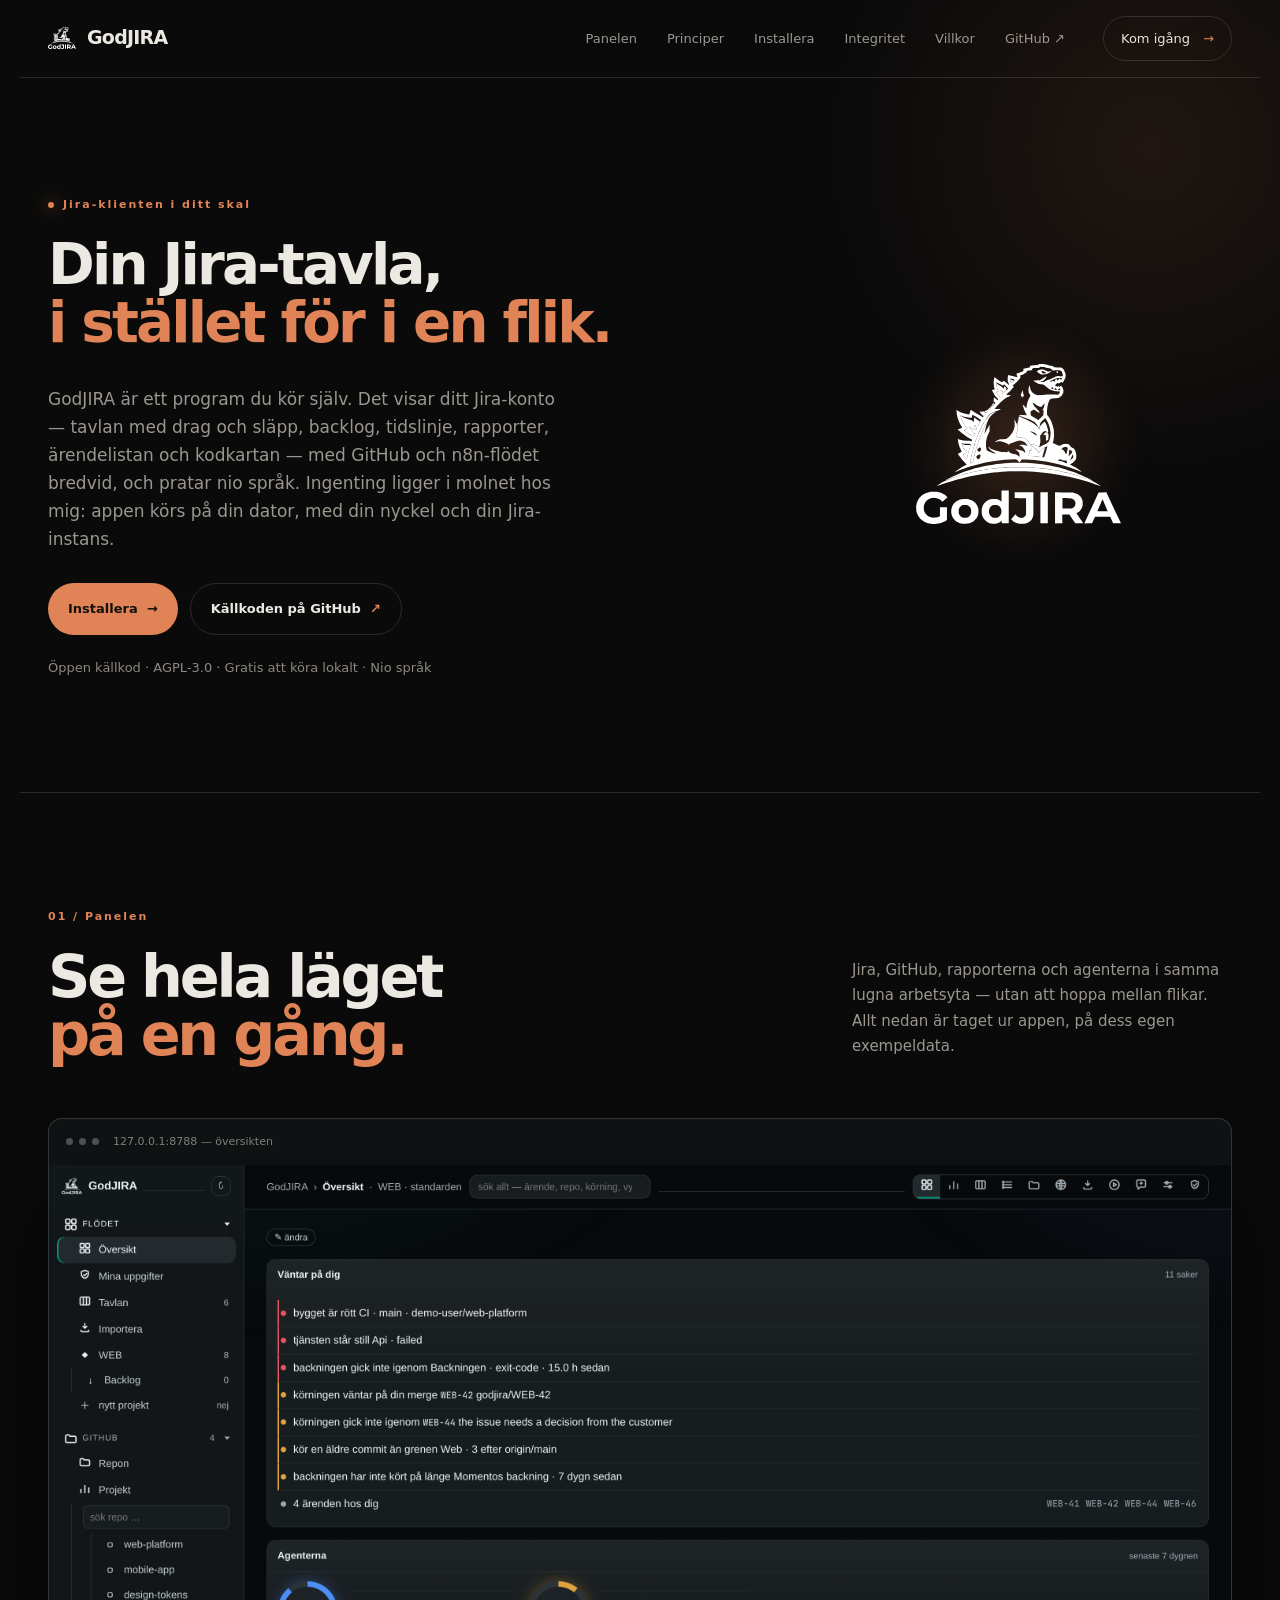
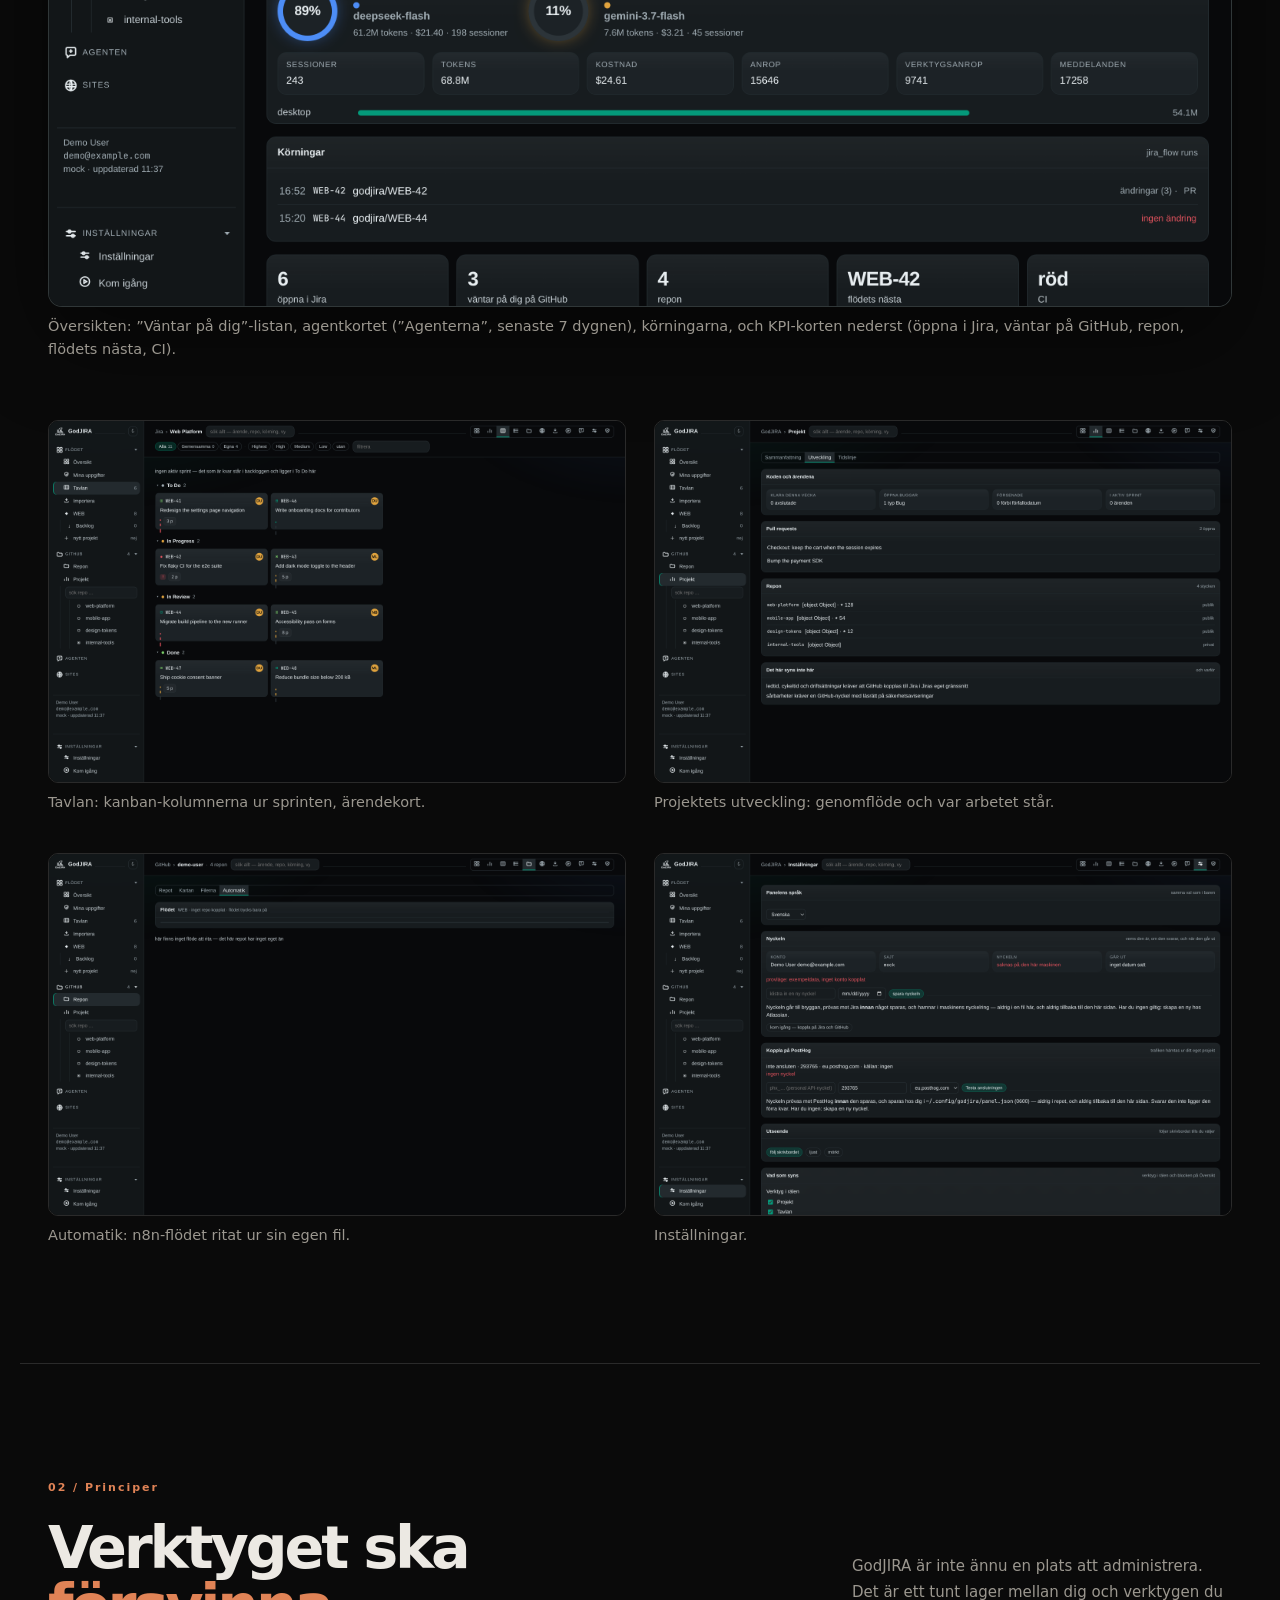
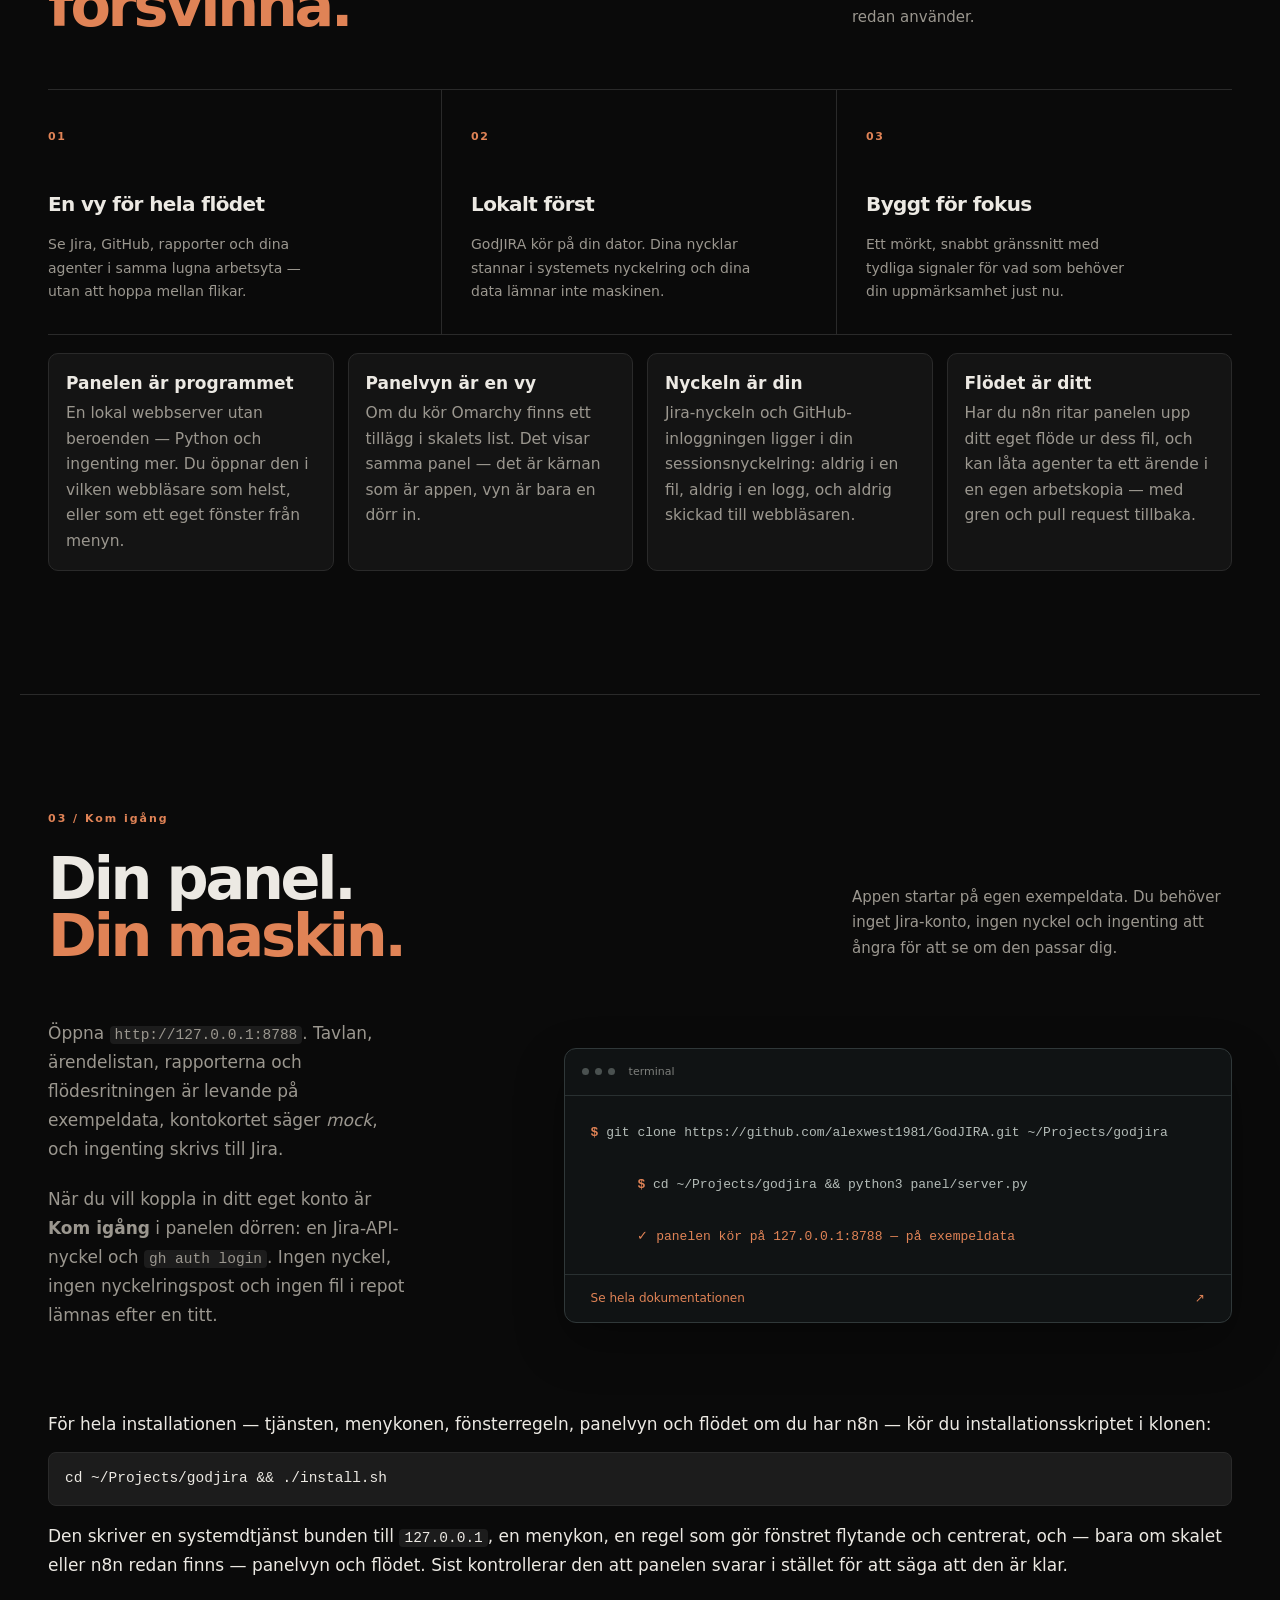
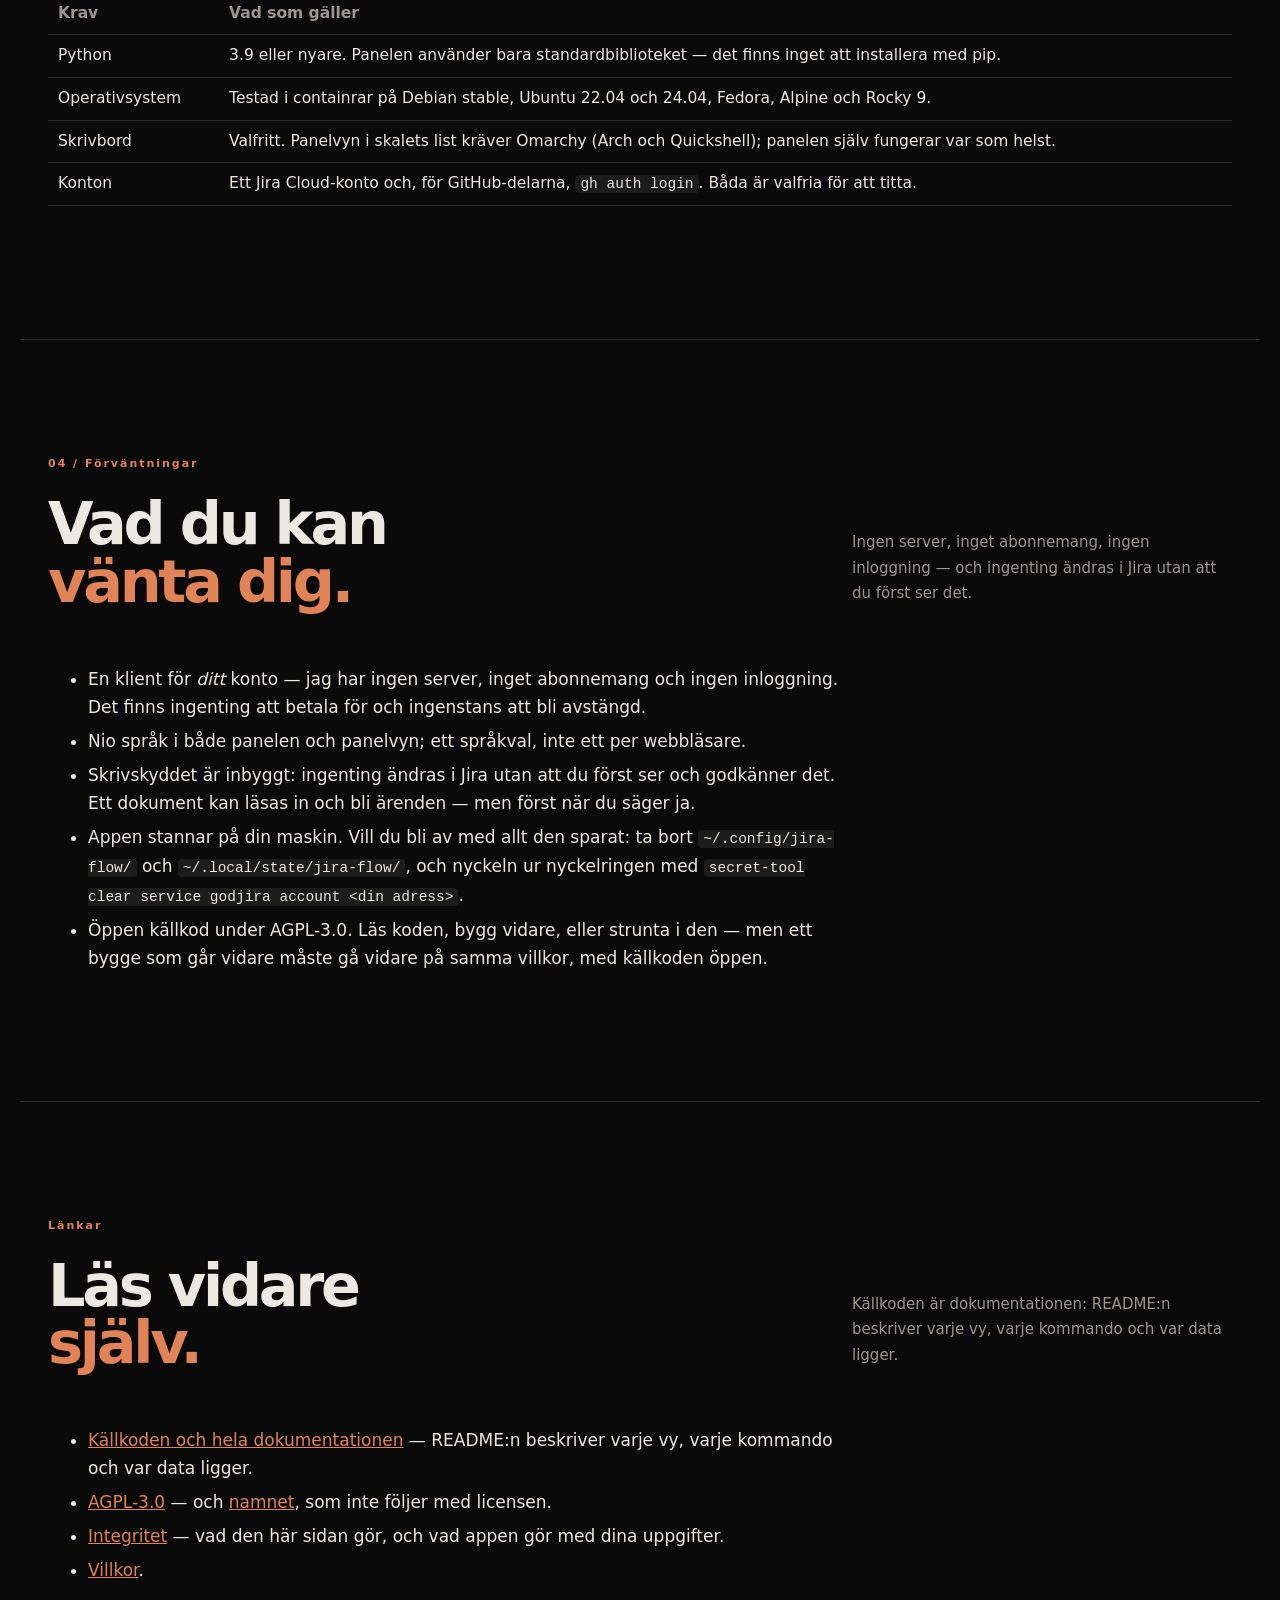
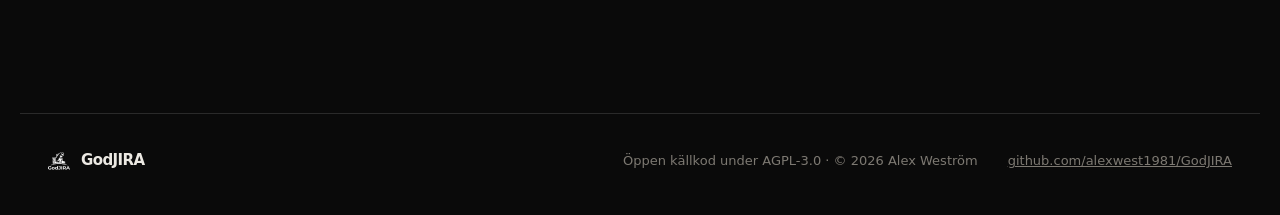
==== commit 16ba883d: "Startsidan i v0:ns form, med vara egna skarmdumpar Alex fick en v0-export av en landningssida och vi" ====
--- a/web/index.html
+++ b/web/index.html
@@ -3,135 +3,231 @@
 <head>
 <meta charset="utf-8">
 <meta name="viewport" content="width=device-width, initial-scale=1">
+<meta name="theme-color" content="#0a0a0a">
 <title>GodJIRA — Jira-klienten i ditt skal</title>
 <meta name="description" content="GodJIRA är en Jira-klient för din egen dator: tavla, backlog, tidslinje, rapporter och kodkarta, med GitHub och flödet bredvid. Öppen källkod (AGPL), inget konto, ingen tjänst.">
 <link rel="stylesheet" href="stil.css">
 </head>
 <body>
-<div class="sida">
-
-<header>
-  <div class="rad">
-    <span class="marke"><img src="bilder/godjira.svg" alt="GodJIRA logotyp" class="logo">God<b>JIRA</b></span>
-    <p>Jira-klienten i ditt skal — en egen app på din dator.</p>
-  </div>
-  <nav>
-    <a href="index.html" aria-current="page">Om GodJIRA</a>
+<div class="site-shell">
+
+<nav class="site-nav">
+  <a class="brand" href="index.html"><img src="bilder/godjira.svg" alt="">GodJIRA</a>
+  <div class="nav-links">
+    <a href="#panelen">Panelen</a>
+    <a href="#principer">Principer</a>
     <a href="#installera">Installera</a>
     <a href="integritet.html">Integritet</a>
     <a href="villkor.html">Villkor</a>
-    <a href="https://github.com/alexwest1981/GodJIRA">GitHub</a>
-  </nav>
-</header>
-
-<h1>Din Jira-tavla, i stället för i en flik</h1>
-<p class="ingress">GodJIRA är ett program du kör själv. Det visar ditt Jira-konto — tavlan med
-drag och släpp, backlog, tidslinje, rapporter, ärendelistan och kodkartan — med GitHub och
-n8n-flödet bredvid, och pratar nio språk. Ingenting ligger i molnet hos mig: appen körs på
-din dator, med din nyckel och din Jira-instans.</p>
-
-<figure>
-  <img src="bilder/oversikt.png" alt="Översikten: Väntar på dig-listan, agentkortet (Agenterna, senaste 7 dygnen), körningarna, och KPI-korten nederst (öppna i Jira, väntar på GitHub, repon, flödets nästa, CI)." width="1200">
-  <figcaption>Översikten: "Väntar på dig"-listan, agentkortet ("Agenterna", senaste 7 dygnen), körningarna, och KPI-korten nederst (öppna i Jira, väntar på GitHub, repon, flödets nästa, CI).</figcaption>
-</figure>
-
-<h2>Prova först, koppla sedan</h2>
-<p>Appen startar på egen exempeldata. Du behöver inget Jira-konto, ingen nyckel och ingenting
-att ångra för att se om den passar dig:</p>
-<pre><code>git clone https://github.com/alexwest1981/GodJIRA.git ~/Projects/godjira
-cd ~/Projects/godjira &amp;&amp; python3 panel/server.py</code></pre>
-<p>Öppna <code>http://127.0.0.1:8788</code>. Tavlan, ärendelistan, rapporterna och
-flödesritningen är levande på exempeldata, kontokortet säger <em>mock</em>, och ingenting
-skrivs till Jira. När du vill koppla in ditt eget konto är <strong>Kom igång</strong> dörren:
-en Jira-API-nyckel och <code>gh auth login</code>. Ingen nyckel, ingen nyckelringspost, ingen
-fil i repot lämnas efter en titt.</p>
-
-<h2>Så funkar det</h2>
-<div class="rutor">
-  <div class="ruta">
-    <h3>Panelen är programmet</h3>
-    <p>En lokal webbserver utan beroenden — Python och ingenting mer. Du öppnar den i vilken
-    webbläsare som helst, eller som ett eget fönster från menyn.</p>
-  </div>
-  <div class="ruta">
-    <h3>Panelvyn är en vy</h3>
-    <p>Om du kör Omarchy finns ett tillägg i skalets list. Det visar samma panel — det är
-    kärnan som är appen, vyn är bara en dörr in.</p>
-  </div>
-  <div class="ruta">
-    <h3>Nyckeln är din</h3>
-    <p>Jira-nyckeln och GitHub-inloggningen ligger i din sessionsnyckelring: aldrig i en fil,
-    aldrig i en logg, och aldrig skickad till webbläsaren.</p>
-  </div>
-  <div class="ruta">
-    <h3>Flödet är ditt</h3>
-    <p>Har du n8n ritar panelen upp ditt eget flöde ur dess fil, och kan låta agenter ta ett
-    ärende i en egen arbetskopia — med gren och pull request tillbaka.</p>
-  </div>
-</div>
-
-<figure>
-  <img src="bilder/tavla.png" alt="Tavlan: kanban-kolumnerna ur sprinten, ärendekort." width="1200">
-  <figcaption>Tavlan: kanban-kolumnerna ur sprinten, ärendekort.</figcaption>
-</figure>
-
-<figure>
-  <img src="bilder/rapporter.png" alt="Projektets utveckling: genomflöde och var arbetet står." width="1200">
-  <figcaption>Projektets utveckling: genomflöde och var arbetet står.</figcaption>
-</figure>
-
-<figure>
-  <img src="bilder/flode.png" alt="Automatik: n8n-flödet ritat ur sin egen fil." width="1200">
-  <figcaption>Automatik: n8n-flödet ritat ur sin egen fil.</figcaption>
-</figure>
-
-<figure>
-  <img src="bilder/installningar.png" alt="Inställningar." width="1200">
-  <figcaption>Inställningar.</figcaption>
-</figure>
-
-<h2 id="installera">Installera</h2>
-<p>För hela installationen — tjänsten, menykonen, fönsterregeln, panelvyn och flödet om du har
-n8n — kör du installationsskriptet i klonen:</p>
-<pre><code>cd ~/Projects/godjira &amp;&amp; ./install.sh</code></pre>
-<p>Den skriver en systemdtjänst bunden till <code>127.0.0.1</code>, en menykon, en regel som
-gör fönstret flytande och centrerat, och — bara om skalet eller n8n redan finns — panelvyn och
-flödet. Sist kontrollerar den att panelen svarar i stället för att säga att den är klar.</p>
-
-<table class="tabell">
-  <tr><th>Krav</th><th>Vad som gäller</th></tr>
-  <tr><td>Python</td><td>3.9 eller nyare. Panelen använder bara standardbiblioteket — det finns inget att installera med pip.</td></tr>
-  <tr><td>Operativsystem</td><td>Testad i containrar på Debian stable, Ubuntu 22.04 och 24.04, Fedora, Alpine och Rocky 9.</td></tr>
-  <tr><td>Skrivbord</td><td>Valfritt. Panelvyn i skalets list kräver Omarchy (Arch och Quickshell); panelen själv fungerar var som helst.</td></tr>
-  <tr><td>Konton</td><td>Ett Jira Cloud-konto och, för GitHub-delarna, <code>gh auth login</code>. Båda är valfria för att titta.</td></tr>
-</table>
-
-<h2>Vad du kan vänta dig</h2>
-<ul>
-  <li>En klient för <em>ditt</em> konto — jag har ingen server, inget abonnemang och ingen
-      inloggning. Det finns ingenting att betala för och ingenstans att bli avstängd.</li>
-  <li>Nio språk i både panelen och panelvyn; ett språkval, inte ett per webbläsare.</li>
-  <li>Skrivskyddet är inbyggt: ingenting ändras i Jira utan att du först ser och godkänner
-      det. Ett dokument kan läsas in och bli ärenden — men först när du säger ja.</li>
-  <li>Appen stannar på din maskin. Vill du bli av med allt den sparat: ta bort
-      <code>~/.config/jira-flow/</code> och <code>~/.local/state/jira-flow/</code>, och
-      nyckeln ur nyckelringen med <code>secret-tool clear service godjira account &lt;din adress&gt;</code>.</li>
-  <li>Öppen källkod under AGPL-3.0. Läs koden, bygg vidare, eller strunta i den — men ett
-      bygge som går vidare måste gå vidare på samma villkor, med källkoden öppen.</li>
-</ul>
-
-<h2>Länkar</h2>
-<ul>
-  <li><a href="https://github.com/alexwest1981/GodJIRA">Källkoden och hela dokumentationen</a> —
-      README:n beskriver varje vy, varje kommando och var data ligger.</li>
-  <li><a href="https://github.com/alexwest1981/GodJIRA/blob/main/LICENSE">AGPL-3.0</a> — och
-      <a href="villkor.html#namnet">namnet</a>, som inte följer med licensen.</li>
-  <li><a href="integritet.html">Integritet</a> — vad den här sidan gör, och vad appen gör med dina uppgifter.</li>
-  <li><a href="villkor.html">Villkor</a>.</li>
-</ul>
-
-<footer>
-  <p>GodJIRA · AGPL-3.0 · © 2026 Alex Weström · <a href="https://github.com/alexwest1981/GodJIRA">github.com/alexwest1981/GodJIRA</a></p>
+    <a href="https://github.com/alexwest1981/GodJIRA">GitHub <span>↗</span></a>
+  </div>
+  <a class="nav-cta" href="#installera">Kom igång <span>→</span></a>
+</nav>
+
+<section class="hero">
+  <div class="hero-copy">
+    <p class="eyebrow"><span class="status-dot"></span>Jira-klienten i ditt skal</p>
+    <h1>Din Jira-tavla,<br><em>i stället för i en flik.</em></h1>
+    <p class="hero-lead">GodJIRA är ett program du kör själv. Det visar ditt Jira-konto — tavlan med
+    drag och släpp, backlog, tidslinje, rapporter, ärendelistan och kodkartan — med GitHub och
+    n8n-flödet bredvid, och pratar nio språk. Ingenting ligger i molnet hos mig: appen körs på
+    din dator, med din nyckel och din Jira-instans.</p>
+    <div class="hero-actions">
+      <a class="button button-primary" href="#installera">Installera <span>→</span></a>
+      <a class="button button-secondary" href="https://github.com/alexwest1981/GodJIRA">Källkoden på GitHub <span>↗</span></a>
+    </div>
+    <p class="hero-note">Öppen källkod · AGPL-3.0 · Gratis att köra lokalt · Nio språk</p>
+  </div>
+  <div class="hero-mark">
+    <div class="mark-glow"></div>
+    <img src="bilder/godjira.svg" alt="GodJIRA logotyp">
+  </div>
+</section>
+
+<section class="preview-section" id="panelen">
+  <div class="section-intro">
+    <div>
+      <p class="eyebrow">01 / Panelen</p>
+      <h2>Se hela läget<br><em>på en gång.</em></h2>
+    </div>
+    <p>Jira, GitHub, rapporterna och agenterna i samma lugna arbetsyta — utan att hoppa mellan
+    flikar. Allt nedan är taget ur appen, på dess egen exempeldata.</p>
+  </div>
+
+  <figure class="skarm">
+    <div class="skarm-bar"><span></span><span></span><span></span><small>127.0.0.1:8788 — översikten</small></div>
+    <img src="bilder/oversikt.png" alt="Översikten: Väntar på dig-listan, agentkortet (Agenterna, senaste 7 dygnen), körningarna, och KPI-korten nederst (öppna i Jira, väntar på GitHub, repon, flödets nästa, CI)." width="3000" height="1880">
+    <figcaption>Översikten: ”Väntar på dig”-listan, agentkortet (”Agenterna”, senaste 7 dygnen),
+    körningarna, och KPI-korten nederst (öppna i Jira, väntar på GitHub, repon, flödets nästa, CI).</figcaption>
+  </figure>
+
+  <div class="bilder">
+    <figure>
+      <img src="bilder/tavla.png" alt="Tavlan: kanban-kolumnerna ur sprinten, ärendekort." width="3000" height="1880">
+      <figcaption>Tavlan: kanban-kolumnerna ur sprinten, ärendekort.</figcaption>
+    </figure>
+    <figure>
+      <img src="bilder/rapporter.png" alt="Projektets utveckling: genomflöde och var arbetet står." width="3000" height="1880">
+      <figcaption>Projektets utveckling: genomflöde och var arbetet står.</figcaption>
+    </figure>
+    <figure>
+      <img src="bilder/flode.png" alt="Automatik: n8n-flödet ritat ur sin egen fil." width="3000" height="1880">
+      <figcaption>Automatik: n8n-flödet ritat ur sin egen fil.</figcaption>
+    </figure>
+    <figure>
+      <img src="bilder/installningar.png" alt="Inställningar." width="3000" height="1880">
+      <figcaption>Inställningar.</figcaption>
+    </figure>
+  </div>
+</section>
+
+<section class="features-section" id="principer">
+  <div class="section-intro compact">
+    <div>
+      <p class="eyebrow">02 / Principer</p>
+      <h2>Verktyget ska<br><em>försvinna.</em></h2>
+    </div>
+    <p>GodJIRA är inte ännu en plats att administrera. Det är ett tunt lager mellan dig och
+    verktygen du redan använder.</p>
+  </div>
+
+  <div class="feature-grid">
+    <article class="feature">
+      <span>01</span>
+      <h3>En vy för hela flödet</h3>
+      <p>Se Jira, GitHub, rapporter och dina agenter i samma lugna arbetsyta — utan att hoppa
+      mellan flikar.</p>
+    </article>
+    <article class="feature">
+      <span>02</span>
+      <h3>Lokalt först</h3>
+      <p>GodJIRA kör på din dator. Dina nycklar stannar i systemets nyckelring och dina data
+      lämnar inte maskinen.</p>
+    </article>
+    <article class="feature">
+      <span>03</span>
+      <h3>Byggt för fokus</h3>
+      <p>Ett mörkt, snabbt gränssnitt med tydliga signaler för vad som behöver din
+      uppmärksamhet just nu.</p>
+    </article>
+  </div>
+
+  <div class="rutor">
+    <div class="ruta">
+      <h3>Panelen är programmet</h3>
+      <p>En lokal webbserver utan beroenden — Python och ingenting mer. Du öppnar den i vilken
+      webbläsare som helst, eller som ett eget fönster från menyn.</p>
+    </div>
+    <div class="ruta">
+      <h3>Panelvyn är en vy</h3>
+      <p>Om du kör Omarchy finns ett tillägg i skalets list. Det visar samma panel — det är
+      kärnan som är appen, vyn är bara en dörr in.</p>
+    </div>
+    <div class="ruta">
+      <h3>Nyckeln är din</h3>
+      <p>Jira-nyckeln och GitHub-inloggningen ligger i din sessionsnyckelring: aldrig i en fil,
+      aldrig i en logg, och aldrig skickad till webbläsaren.</p>
+    </div>
+    <div class="ruta">
+      <h3>Flödet är ditt</h3>
+      <p>Har du n8n ritar panelen upp ditt eget flöde ur dess fil, och kan låta agenter ta ett
+      ärende i en egen arbetskopia — med gren och pull request tillbaka.</p>
+    </div>
+  </div>
+</section>
+
+<section class="install-section" id="installera">
+  <div class="section-intro compact">
+    <div>
+      <p class="eyebrow">03 / Kom igång</p>
+      <h2>Din panel.<br><em>Din maskin.</em></h2>
+    </div>
+    <p>Appen startar på egen exempeldata. Du behöver inget Jira-konto, ingen nyckel och
+    ingenting att ångra för att se om den passar dig.</p>
+  </div>
+
+  <div class="install-panel">
+    <div>
+      <p>Öppna <code>http://127.0.0.1:8788</code>. Tavlan, ärendelistan, rapporterna och
+      flödesritningen är levande på exempeldata, kontokortet säger <em>mock</em>, och ingenting
+      skrivs till Jira.</p>
+      <p>När du vill koppla in ditt eget konto är <strong>Kom igång</strong> i panelen dörren:
+      en Jira-API-nyckel och <code>gh auth login</code>. Ingen nyckel, ingen nyckelringspost och
+      ingen fil i repot lämnas efter en titt.</p>
+    </div>
+    <div class="terminal">
+      <div class="terminal-bar"><span></span><span></span><span></span><small>terminal</small></div>
+      <code><b>$</b> git clone https://github.com/alexwest1981/GodJIRA.git ~/Projects/godjira<br>
+      <b>$</b> cd ~/Projects/godjira &amp;&amp; python3 panel/server.py<br>
+      <i>✓ panelen kör på 127.0.0.1:8788 — på exempeldata</i></code>
+      <a href="https://github.com/alexwest1981/GodJIRA">Se hela dokumentationen <span>↗</span></a>
+    </div>
+  </div>
+
+  <p>För hela installationen — tjänsten, menykonen, fönsterregeln, panelvyn och flödet om du har
+  n8n — kör du installationsskriptet i klonen:</p>
+  <pre><code>cd ~/Projects/godjira &amp;&amp; ./install.sh</code></pre>
+  <p>Den skriver en systemdtjänst bunden till <code>127.0.0.1</code>, en menykon, en regel som
+  gör fönstret flytande och centrerat, och — bara om skalet eller n8n redan finns — panelvyn och
+  flödet. Sist kontrollerar den att panelen svarar i stället för att säga att den är klar.</p>
+
+  <table class="tabell">
+    <tr><th>Krav</th><th>Vad som gäller</th></tr>
+    <tr><td>Python</td><td>3.9 eller nyare. Panelen använder bara standardbiblioteket — det finns inget att installera med pip.</td></tr>
+    <tr><td>Operativsystem</td><td>Testad i containrar på Debian stable, Ubuntu 22.04 och 24.04, Fedora, Alpine och Rocky 9.</td></tr>
+    <tr><td>Skrivbord</td><td>Valfritt. Panelvyn i skalets list kräver Omarchy (Arch och Quickshell); panelen själv fungerar var som helst.</td></tr>
+    <tr><td>Konton</td><td>Ett Jira Cloud-konto och, för GitHub-delarna, <code>gh auth login</code>. Båda är valfria för att titta.</td></tr>
+  </table>
+</section>
+
+<section class="preview-section">
+  <div class="section-intro compact">
+    <div>
+      <p class="eyebrow">04 / Förväntningar</p>
+      <h2>Vad du kan<br><em>vänta dig.</em></h2>
+    </div>
+    <p>Ingen server, inget abonnemang, ingen inloggning — och ingenting ändras i Jira utan att du
+    först ser det.</p>
+  </div>
+
+  <ul class="lista">
+    <li>En klient för <em>ditt</em> konto — jag har ingen server, inget abonnemang och ingen
+        inloggning. Det finns ingenting att betala för och ingenstans att bli avstängd.</li>
+    <li>Nio språk i både panelen och panelvyn; ett språkval, inte ett per webbläsare.</li>
+    <li>Skrivskyddet är inbyggt: ingenting ändras i Jira utan att du först ser och godkänner
+        det. Ett dokument kan läsas in och bli ärenden — men först när du säger ja.</li>
+    <li>Appen stannar på din maskin. Vill du bli av med allt den sparat: ta bort
+        <code>~/.config/jira-flow/</code> och <code>~/.local/state/jira-flow/</code>, och
+        nyckeln ur nyckelringen med <code>secret-tool clear service godjira account &lt;din adress&gt;</code>.</li>
+    <li>Öppen källkod under AGPL-3.0. Läs koden, bygg vidare, eller strunta i den — men ett
+        bygge som går vidare måste gå vidare på samma villkor, med källkoden öppen.</li>
+  </ul>
+</section>
+
+<section class="features-section">
+  <div class="section-intro compact">
+    <div>
+      <p class="eyebrow">Länkar</p>
+      <h2>Läs vidare<br><em>själv.</em></h2>
+    </div>
+    <p>Källkoden är dokumentationen: README:n beskriver varje vy, varje kommando och var data
+    ligger.</p>
+  </div>
+
+  <ul class="lista">
+    <li><a href="https://github.com/alexwest1981/GodJIRA">Källkoden och hela dokumentationen</a> —
+        README:n beskriver varje vy, varje kommando och var data ligger.</li>
+    <li><a href="https://github.com/alexwest1981/GodJIRA/blob/main/LICENSE">AGPL-3.0</a> — och
+        <a href="villkor.html#namnet">namnet</a>, som inte följer med licensen.</li>
+    <li><a href="integritet.html">Integritet</a> — vad den här sidan gör, och vad appen gör med dina uppgifter.</li>
+    <li><a href="villkor.html">Villkor</a>.</li>
+  </ul>
+</section>
+
+<footer class="site-footer">
+  <a class="brand" href="index.html"><img src="bilder/godjira.svg" alt="">GodJIRA</a>
+  <p>Öppen källkod under AGPL-3.0 · © 2026 Alex Weström</p>
+  <span><a href="https://github.com/alexwest1981/GodJIRA">github.com/alexwest1981/GodJIRA</a></span>
 </footer>
 
 </div>
--- a/web/stil.css
+++ b/web/stil.css
@@ -60,3 +60,100 @@
 footer { border-top: 1px solid var(--linje); margin-top: 56px; padding-top: 18px; color: var(--dov); font-size: 15px; }
 footer a { color: var(--dov); }
 .datum { color: var(--dov); font-size: 15px; margin: 0 0 26px; }
+
+/* ---- Startsidan ----------------------------------------------------------
+   Formen (hero med eyebrow, numrerade sektioner, terminalrutan, footern) är
+   hämtad från en v0-skiss och skriven om som ren CSS: inga beroenden, inget
+   byggsteg, ingen JavaScript. Färgerna är sidans egna — v0:s lime är utbytt
+   mot accenten, och skissen ritade panelen i HTML där vi visar skärmdumpar. */
+
+html { scroll-behavior: smooth; }
+.site-shell { background: var(--botten); color: var(--text); overflow: hidden; }
+.site-nav { height: 78px; max-width: 1240px; margin: 0 auto; padding: 0 28px; display: flex; align-items: center; justify-content: space-between; gap: 0; border-bottom: 1px solid var(--linje); }
+.brand { display: inline-flex; align-items: center; gap: 11px; color: var(--text); font-size: 19px; font-weight: 700; letter-spacing: -.04em; text-decoration: none; }
+.brand img { width: 28px; height: 28px; filter: brightness(0) invert(1); }
+.nav-links { display: flex; gap: 30px; margin-left: auto; margin-right: 38px; }
+.nav-links a, .nav-cta { color: var(--dov); font-size: 13px; text-decoration: none; border-bottom: 0; transition: color .2s; }
+.nav-links a:hover, .nav-cta:hover { color: #fff; }
+.nav-cta { border: 1px solid var(--linje); border-radius: 99px; padding: 11px 17px; color: var(--text); }
+.nav-cta span, .button span { margin-left: 9px; color: var(--accent); }
+
+.hero { max-width: 1240px; min-height: 630px; margin: 0 auto; padding: 118px 28px 100px; display: grid; grid-template-columns: 1.28fr .72fr; align-items: center; border-bottom: 1px solid var(--linje); position: relative; }
+.hero:before { content: ''; position: absolute; width: 700px; height: 700px; top: -280px; right: -240px; background: radial-gradient(circle, rgba(224,131,86,.10), transparent 65%); pointer-events: none; }
+.eyebrow { color: var(--accent); font-size: 11px; letter-spacing: .18em; font-weight: 700; margin: 0 0 22px; }
+.status-dot { display: inline-block; width: 6px; height: 6px; border-radius: 50%; background: var(--accent); box-shadow: 0 0 15px var(--accent); margin-right: 9px; }
+.hero h1 { font-size: clamp(38px, 4.4vw, 62px); line-height: 1.02; letter-spacing: -.05em; font-weight: 600; max-width: 780px; margin: 0; text-wrap: balance; }
+.hero h1 em, .section-intro h2 em, .install-panel h2 em { color: var(--accent); font-style: normal; }
+.hero-lead { color: var(--dov); max-width: 520px; font-size: 17px; line-height: 1.65; margin: 34px 0 30px; }
+.hero-actions { display: flex; gap: 12px; flex-wrap: wrap; }
+.button { display: inline-flex; align-items: center; border-radius: 99px; padding: 14px 20px; font-size: 13px; font-weight: 700; text-decoration: none; transition: transform .2s, background .2s; }
+.button:hover { transform: translateY(-2px); }
+.button-primary { background: var(--accent); color: #14100c; }
+.button-primary span { color: #14100c; }
+.button-secondary { border: 1px solid var(--linje); color: var(--text); }
+.button-secondary:hover { background: rgba(255,255,255,.06); }
+.hero-note { color: #8d8880; font-size: 13px; margin-top: 22px; }
+.hero-mark { height: 390px; display: flex; flex-direction: column; align-items: center; justify-content: center; position: relative; color: #fff; font-weight: 700; letter-spacing: .32em; font-size: 12px; }
+.hero-mark img { width: 205px; height: 205px; object-fit: contain; filter: brightness(0) invert(1); position: relative; z-index: 1; }
+.mark-glow { position: absolute; width: 250px; height: 250px; border-radius: 50%; background: radial-gradient(circle, rgba(224,131,86,.22), rgba(224,131,86,.02) 58%, transparent 70%); filter: blur(12px); }
+
+.preview-section, .features-section, .install-section { max-width: 1240px; margin: 0 auto; padding: 115px 28px; border-bottom: 1px solid var(--linje); }
+.section-intro { display: flex; justify-content: space-between; align-items: end; gap: 50px; margin-bottom: 54px; }
+.section-intro h2, .install-panel h2 { font-size: clamp(34px, 4.6vw, 60px); line-height: .98; letter-spacing: -.055em; margin: 0; padding-top: 0; border-top: 0; font-weight: 600; }
+.section-intro > p { max-width: 380px; color: var(--dov); line-height: 1.7; margin: 0 0 4px; font-size: 15px; }
+.compact { margin-bottom: 54px; }
+
+.skarm { margin: 0; }
+.skarm-bar { display: flex; align-items: center; gap: 6px; padding: 14px 17px; background: #101314; border: 1px solid #303738; border-bottom: 0; border-radius: 14px 14px 0 0; }
+.skarm-bar span { width: 7px; height: 7px; border-radius: 50%; background: #4a5150; }
+.skarm-bar small { margin-left: 8px; color: #7d7f7c; font-size: 11px; }
+.skarm img { display: block; width: 100%; height: auto; border: 1px solid #303738; border-top: 0; border-radius: 0 0 14px 14px; box-shadow: 0 35px 90px rgba(0,0,0,.45); }
+.bilder { display: grid; grid-template-columns: 1fr 1fr; gap: 38px 28px; margin-top: 58px; }
+.bilder figure { margin: 0; }
+.bilder img { border-radius: 10px; }
+
+.feature-grid { display: grid; grid-template-columns: repeat(3, 1fr); gap: 1px; border-top: 1px solid var(--linje); border-bottom: 1px solid var(--linje); }
+.feature { padding: 30px 28px 30px 0; border-right: 1px solid var(--linje); }
+.feature + .feature { padding-left: 28px; }
+.feature:last-child { border-right: 0; }
+.feature > span { color: var(--accent); font-size: 11px; font-weight: 700; letter-spacing: .14em; }
+.feature h3 { font-size: 20px; letter-spacing: -.03em; margin: 40px 0 12px; }
+.feature p { color: var(--dov); font-size: 14px; line-height: 1.7; max-width: 280px; margin: 0; }
+
+.install-panel { display: grid; grid-template-columns: .8fr 1.2fr; gap: 70px; align-items: center; margin-bottom: 58px; }
+.install-panel > div:first-child > p { color: var(--dov); line-height: 1.7; max-width: 360px; margin: 0 0 22px; }
+.terminal { background: #101314; border: 1px solid #303839; border-radius: 12px; overflow: hidden; box-shadow: 0 20px 50px rgba(0,0,0,.3); }
+.terminal-bar { padding: 14px 17px; border-bottom: 1px solid #293031; display: flex; gap: 6px; align-items: center; }
+.terminal-bar span { width: 7px; height: 7px; border-radius: 50%; background: #4a5150; }
+.terminal-bar small { margin-left: 8px; color: #7d7f7c; font-size: 11px; }
+.terminal code { display: block; background: none; padding: 24px 26px; color: #b4bcb8; font-size: 13px; line-height: 2; border-radius: 0; white-space: pre-wrap; overflow-wrap: anywhere; }
+.terminal code b { color: var(--accent); }
+.terminal code i { color: var(--accent); font-style: normal; }
+.terminal > a { display: block; padding: 14px 26px; border-top: 1px solid #293031; color: var(--accent); font-size: 12px; text-decoration: none; }
+.terminal > a span { float: right; }
+.lista { max-width: 74ch; }
+.site-footer { max-width: 1240px; padding: 34px 28px 46px; margin: 0 auto; display: flex; align-items: center; gap: 30px; color: #7d7972; font-size: 13px; border-top: 0; }
+.site-footer .brand { color: var(--text); font-size: 15px; margin-right: auto; }
+.site-footer .brand img { width: 22px; height: 22px; }
+.site-footer p { margin: 0; }
+.site-footer a { color: #7d7972; }
+
+@media (max-width: 900px) {
+  .hero { grid-template-columns: 1fr; padding: 88px 22px 68px; min-height: auto; }
+  .hero-mark { height: 280px; margin-top: 24px; }
+  .hero-mark img { width: 150px; height: 150px; }
+  .nav-links { display: none; }
+  .preview-section, .features-section, .install-section { padding: 76px 22px; }
+  .section-intro, .install-panel { display: block; }
+  .section-intro > p { margin-top: 26px; }
+  .bilder { grid-template-columns: 1fr; gap: 30px; }
+  .feature-grid { display: block; }
+  .feature, .feature + .feature { border-right: 0; border-bottom: 1px solid var(--linje); padding: 26px 0; }
+  .site-footer { display: block; }
+  .site-footer p { margin: 18px 0 8px; }
+}
+@media (prefers-reduced-motion: reduce) {
+  html { scroll-behavior: auto; }
+  .button, .nav-links a, .nav-cta { transition: none; }
+  .button:hover { transform: none; }
+}
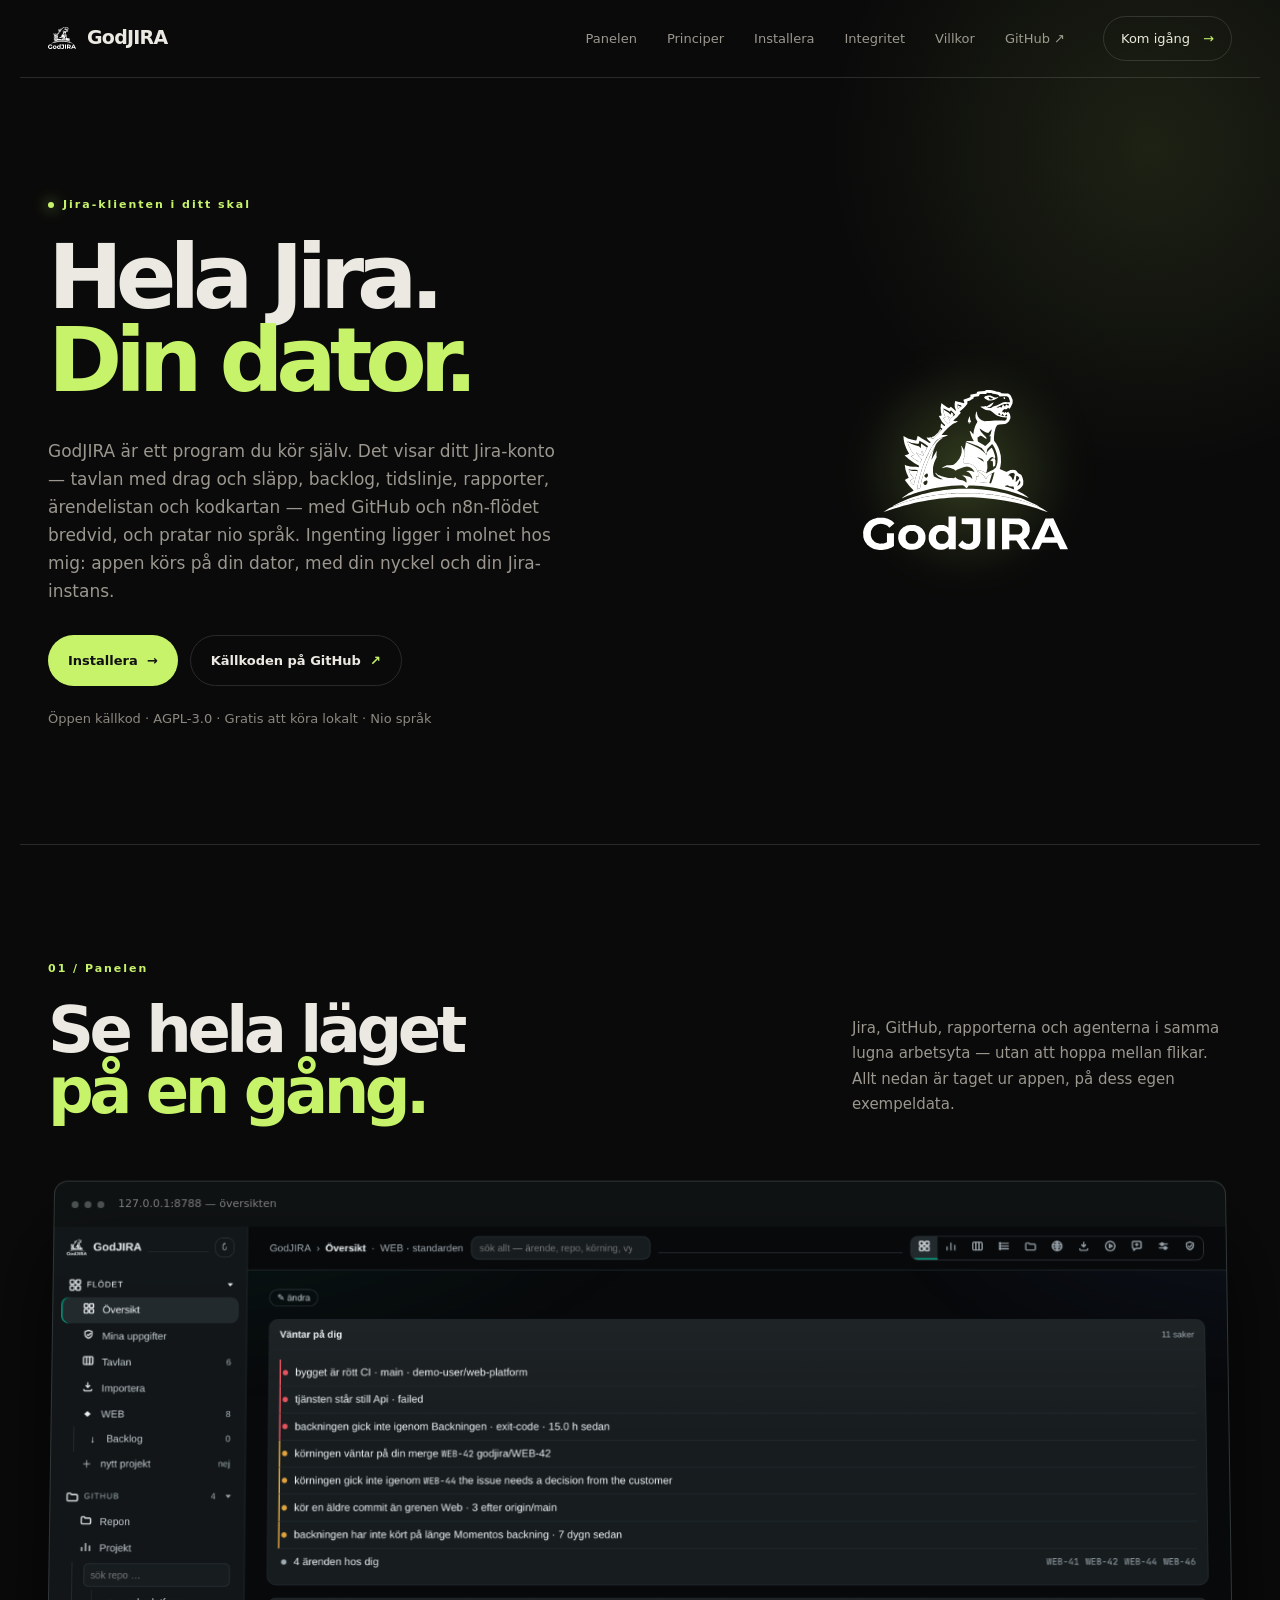
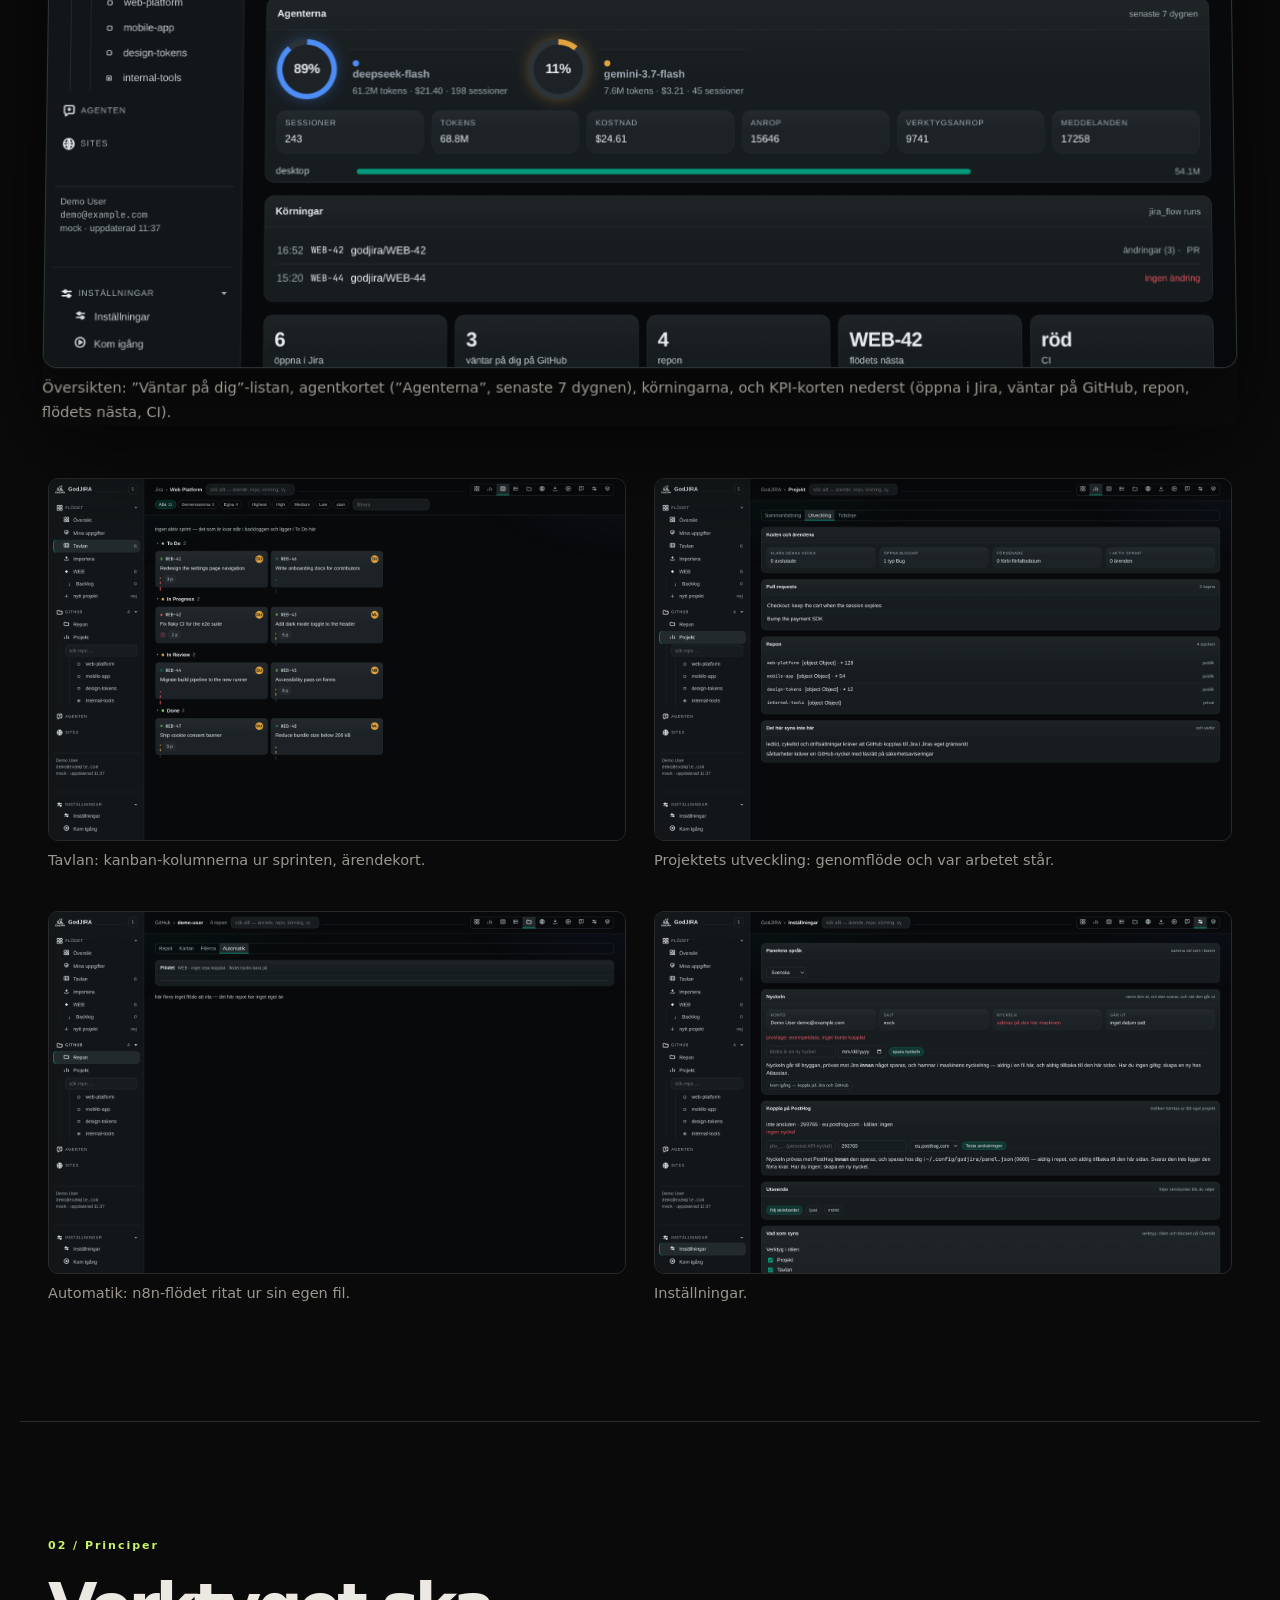
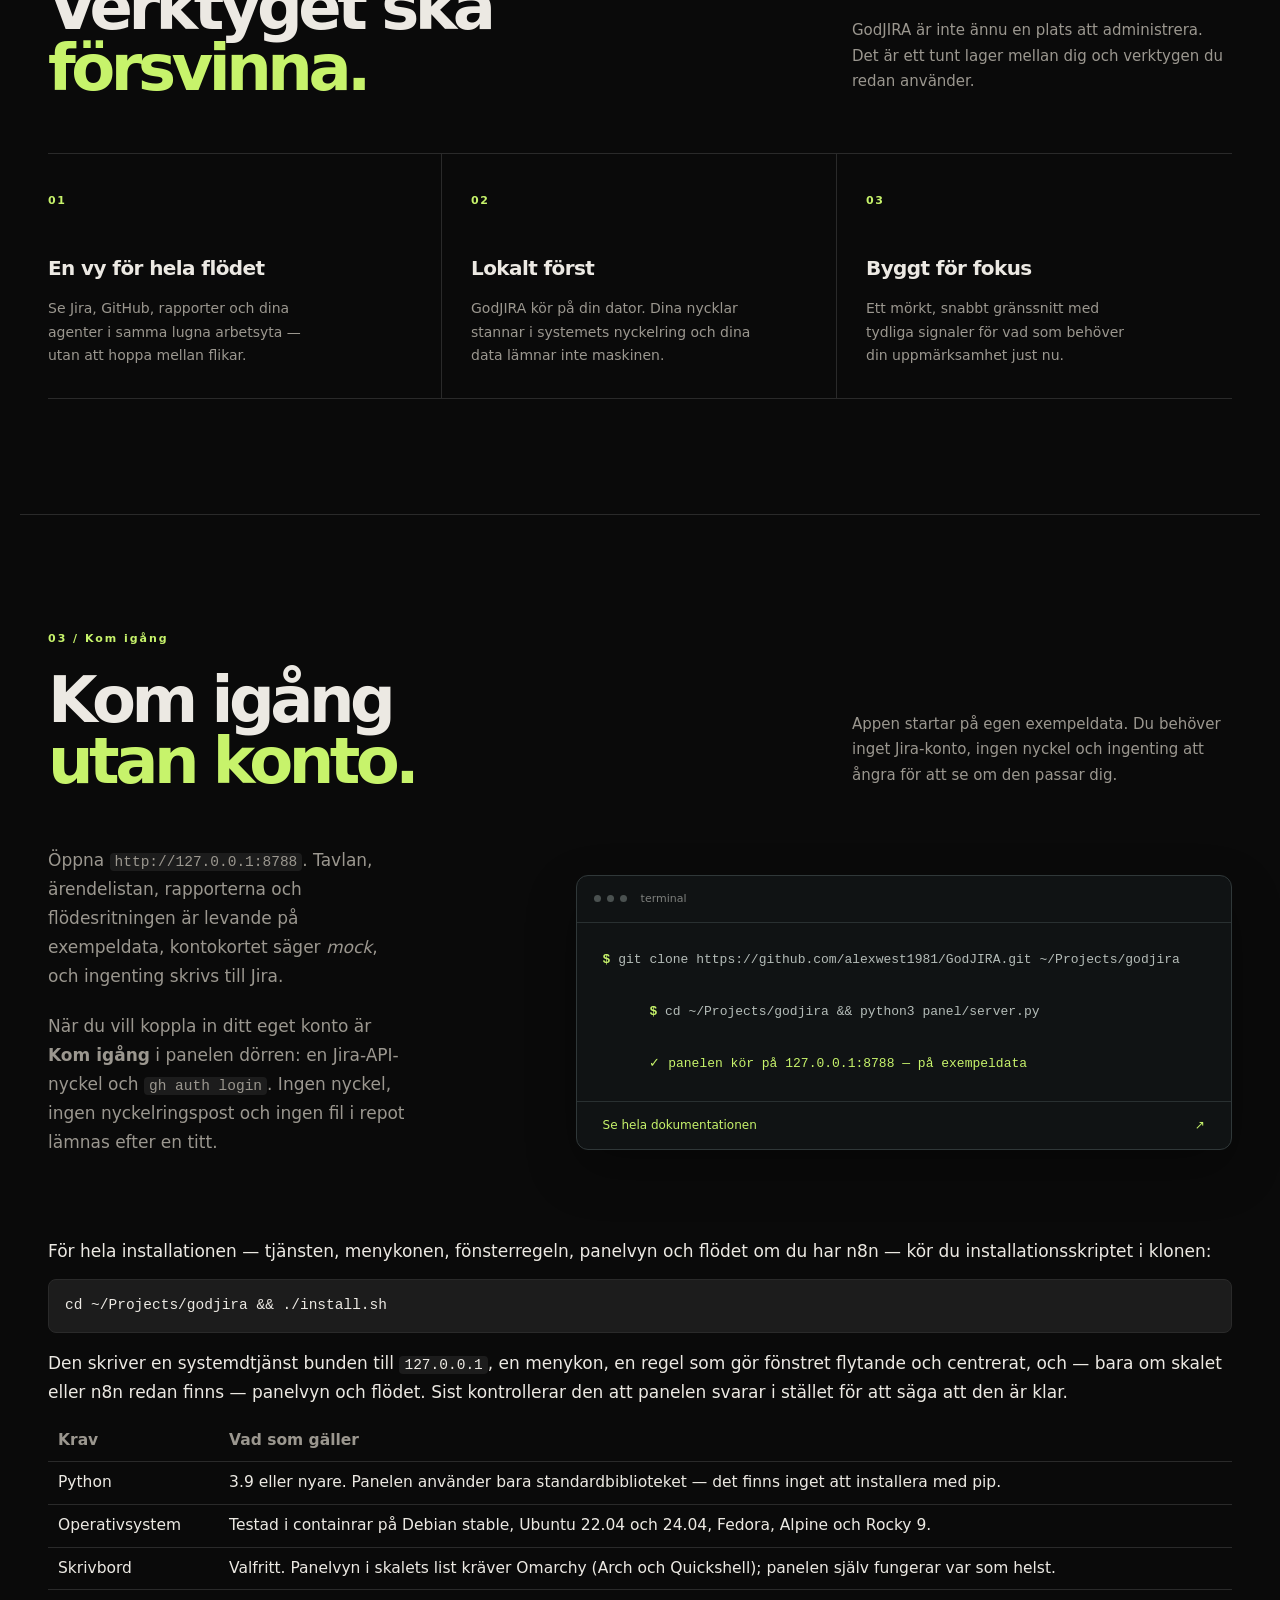
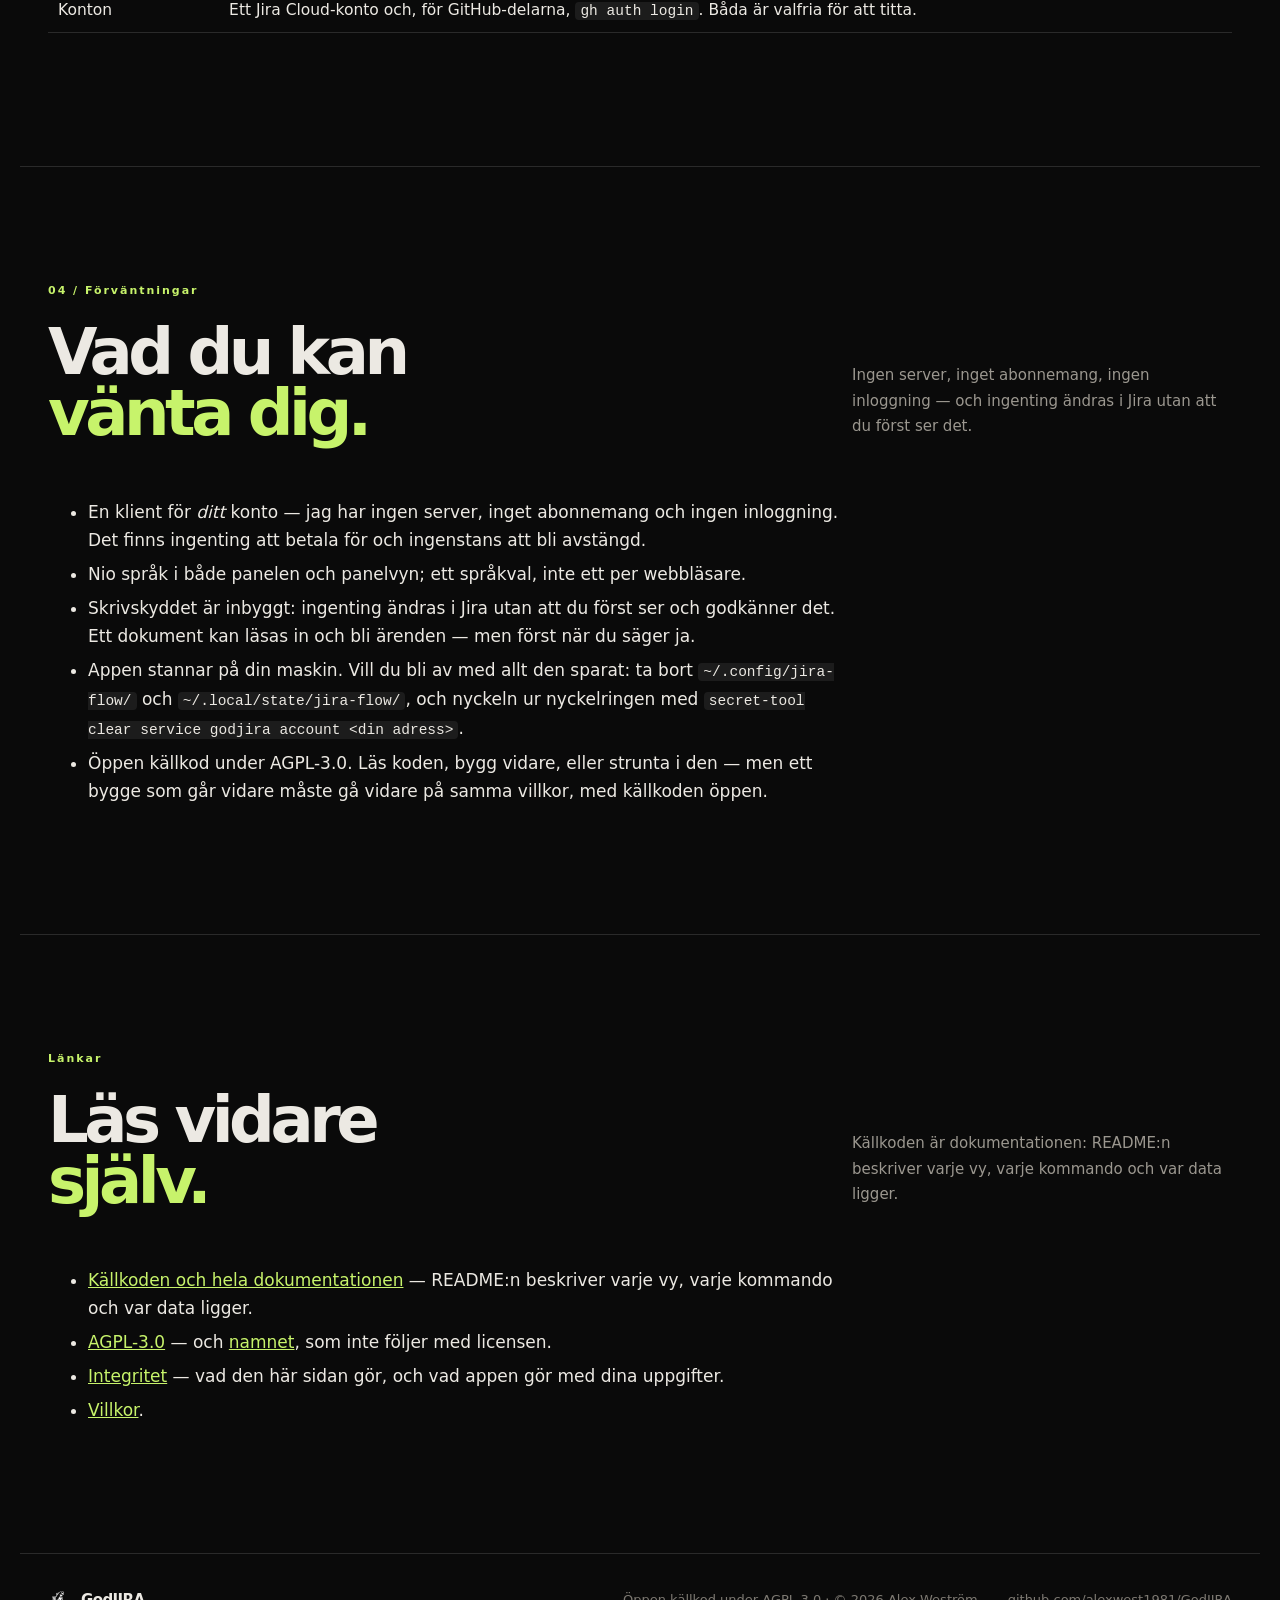
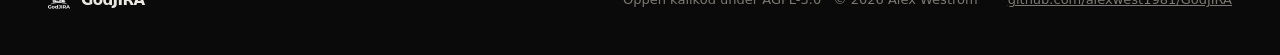
==== commit 3173ca5e: "Hero:n i v0:s storlek, och limen tillbaka Alex: "Det ser inte alls ut som det fran v0, fixa detta om" ====
--- a/web/index.html
+++ b/web/index.html
@@ -27,7 +27,7 @@
 <section class="hero">
   <div class="hero-copy">
     <p class="eyebrow"><span class="status-dot"></span>Jira-klienten i ditt skal</p>
-    <h1>Din Jira-tavla,<br><em>i stället för i en flik.</em></h1>
+    <h1>Hela Jira.<br><em>Din dator.</em></h1>
     <p class="hero-lead">GodJIRA är ett program du kör själv. Det visar ditt Jira-konto — tavlan med
     drag och släpp, backlog, tidslinje, rapporter, ärendelistan och kodkartan — med GitHub och
     n8n-flödet bredvid, och pratar nio språk. Ingenting ligger i molnet hos mig: appen körs på
@@ -112,35 +112,13 @@
     </article>
   </div>
 
-  <div class="rutor">
-    <div class="ruta">
-      <h3>Panelen är programmet</h3>
-      <p>En lokal webbserver utan beroenden — Python och ingenting mer. Du öppnar den i vilken
-      webbläsare som helst, eller som ett eget fönster från menyn.</p>
-    </div>
-    <div class="ruta">
-      <h3>Panelvyn är en vy</h3>
-      <p>Om du kör Omarchy finns ett tillägg i skalets list. Det visar samma panel — det är
-      kärnan som är appen, vyn är bara en dörr in.</p>
-    </div>
-    <div class="ruta">
-      <h3>Nyckeln är din</h3>
-      <p>Jira-nyckeln och GitHub-inloggningen ligger i din sessionsnyckelring: aldrig i en fil,
-      aldrig i en logg, och aldrig skickad till webbläsaren.</p>
-    </div>
-    <div class="ruta">
-      <h3>Flödet är ditt</h3>
-      <p>Har du n8n ritar panelen upp ditt eget flöde ur dess fil, och kan låta agenter ta ett
-      ärende i en egen arbetskopia — med gren och pull request tillbaka.</p>
-    </div>
-  </div>
 </section>
 
 <section class="install-section" id="installera">
   <div class="section-intro compact">
     <div>
       <p class="eyebrow">03 / Kom igång</p>
-      <h2>Din panel.<br><em>Din maskin.</em></h2>
+      <h2>Kom igång<br><em>utan konto.</em></h2>
     </div>
     <p>Appen startar på egen exempeldata. Du behöver inget Jira-konto, ingen nyckel och
     ingenting att ångra för att se om den passar dig.</p>
--- a/web/stil.css
+++ b/web/stil.css
@@ -5,7 +5,7 @@
   --dov: #9b978f;
   --linje: #2a2a2a;
   --kort: #141414;
-  --accent: #e08356;
+  --accent: #c7f36b;
   --kod: #1c1c1c;
 }
 
@@ -49,10 +49,6 @@
 figure { margin: 32px 0; }
 figure img { width: 100%; height: auto; border: 1px solid var(--linje); border-radius: 10px; display: block; }
 figcaption { color: var(--dov); font-size: 14.5px; margin-top: 8px; }
-.rutor { display: grid; grid-template-columns: repeat(auto-fit, minmax(230px, 1fr)); gap: 14px; margin: 18px 0 8px; }
-.ruta { background: var(--kort); border: 1px solid var(--linje); border-radius: 10px; padding: 15px 17px; }
-.ruta h3 { margin: 0 0 4px; }
-.ruta p { margin: 0; color: var(--dov); font-size: 15.5px; }
 .tabell { width: 100%; border-collapse: collapse; font-size: 15.5px; margin: 0 0 18px; }
 .tabell th, .tabell td { text-align: left; padding: 8px 10px; border-bottom: 1px solid var(--linje); vertical-align: top; }
 .tabell th { color: var(--dov); font-weight: 600; }
@@ -78,32 +74,32 @@
 .nav-cta { border: 1px solid var(--linje); border-radius: 99px; padding: 11px 17px; color: var(--text); }
 .nav-cta span, .button span { margin-left: 9px; color: var(--accent); }
 
-.hero { max-width: 1240px; min-height: 630px; margin: 0 auto; padding: 118px 28px 100px; display: grid; grid-template-columns: 1.28fr .72fr; align-items: center; border-bottom: 1px solid var(--linje); position: relative; }
-.hero:before { content: ''; position: absolute; width: 700px; height: 700px; top: -280px; right: -240px; background: radial-gradient(circle, rgba(224,131,86,.10), transparent 65%); pointer-events: none; }
+.hero { max-width: 1240px; min-height: 630px; margin: 0 auto; padding: 118px 28px 100px; display: grid; grid-template-columns: 1.1fr .9fr; align-items: center; border-bottom: 1px solid var(--linje); position: relative; }
+.hero:before { content: ''; position: absolute; width: 700px; height: 700px; top: -280px; right: -240px; background: radial-gradient(circle, rgba(199,243,107,.10), transparent 65%); pointer-events: none; }
 .eyebrow { color: var(--accent); font-size: 11px; letter-spacing: .18em; font-weight: 700; margin: 0 0 22px; }
 .status-dot { display: inline-block; width: 6px; height: 6px; border-radius: 50%; background: var(--accent); box-shadow: 0 0 15px var(--accent); margin-right: 9px; }
-.hero h1 { font-size: clamp(38px, 4.4vw, 62px); line-height: 1.02; letter-spacing: -.05em; font-weight: 600; max-width: 780px; margin: 0; text-wrap: balance; }
+.hero h1 { font-size: clamp(54px, 7vw, 100px); line-height: .93; letter-spacing: -.08em; font-weight: 600; max-width: 800px; margin: 0; }
 .hero h1 em, .section-intro h2 em, .install-panel h2 em { color: var(--accent); font-style: normal; }
 .hero-lead { color: var(--dov); max-width: 520px; font-size: 17px; line-height: 1.65; margin: 34px 0 30px; }
 .hero-actions { display: flex; gap: 12px; flex-wrap: wrap; }
 .button { display: inline-flex; align-items: center; border-radius: 99px; padding: 14px 20px; font-size: 13px; font-weight: 700; text-decoration: none; transition: transform .2s, background .2s; }
 .button:hover { transform: translateY(-2px); }
-.button-primary { background: var(--accent); color: #14100c; }
-.button-primary span { color: #14100c; }
+.button-primary { background: var(--accent); color: #111; }
+.button-primary span { color: #111; }
 .button-secondary { border: 1px solid var(--linje); color: var(--text); }
 .button-secondary:hover { background: rgba(255,255,255,.06); }
 .hero-note { color: #8d8880; font-size: 13px; margin-top: 22px; }
 .hero-mark { height: 390px; display: flex; flex-direction: column; align-items: center; justify-content: center; position: relative; color: #fff; font-weight: 700; letter-spacing: .32em; font-size: 12px; }
 .hero-mark img { width: 205px; height: 205px; object-fit: contain; filter: brightness(0) invert(1); position: relative; z-index: 1; }
-.mark-glow { position: absolute; width: 250px; height: 250px; border-radius: 50%; background: radial-gradient(circle, rgba(224,131,86,.22), rgba(224,131,86,.02) 58%, transparent 70%); filter: blur(12px); }
+.mark-glow { position: absolute; width: 250px; height: 250px; border-radius: 50%; background: radial-gradient(circle, rgba(199,243,107,.22), rgba(199,243,107,.02) 58%, transparent 70%); filter: blur(12px); }
 
 .preview-section, .features-section, .install-section { max-width: 1240px; margin: 0 auto; padding: 115px 28px; border-bottom: 1px solid var(--linje); }
 .section-intro { display: flex; justify-content: space-between; align-items: end; gap: 50px; margin-bottom: 54px; }
-.section-intro h2, .install-panel h2 { font-size: clamp(34px, 4.6vw, 60px); line-height: .98; letter-spacing: -.055em; margin: 0; padding-top: 0; border-top: 0; font-weight: 600; }
+.section-intro h2, .install-panel h2 { font-size: clamp(42px, 5vw, 68px); line-height: .95; letter-spacing: -.07em; margin: 0; padding-top: 0; border-top: 0; font-weight: 600; }
 .section-intro > p { max-width: 380px; color: var(--dov); line-height: 1.7; margin: 0 0 4px; font-size: 15px; }
 .compact { margin-bottom: 54px; }
 
-.skarm { margin: 0; }
+.skarm { margin: 0; transform: perspective(1400px) rotateX(2deg); box-shadow: 0 35px 90px rgba(0,0,0,.45); border-radius: 14px; }
 .skarm-bar { display: flex; align-items: center; gap: 6px; padding: 14px 17px; background: #101314; border: 1px solid #303738; border-bottom: 0; border-radius: 14px 14px 0 0; }
 .skarm-bar span { width: 7px; height: 7px; border-radius: 50%; background: #4a5150; }
 .skarm-bar small { margin-left: 8px; color: #7d7f7c; font-size: 11px; }
@@ -120,7 +116,7 @@
 .feature h3 { font-size: 20px; letter-spacing: -.03em; margin: 40px 0 12px; }
 .feature p { color: var(--dov); font-size: 14px; line-height: 1.7; max-width: 280px; margin: 0; }
 
-.install-panel { display: grid; grid-template-columns: .8fr 1.2fr; gap: 70px; align-items: center; margin-bottom: 58px; }
+.install-panel { display: grid; grid-template-columns: .8fr 1.2fr; gap: 90px; align-items: center; margin-bottom: 58px; }
 .install-panel > div:first-child > p { color: var(--dov); line-height: 1.7; max-width: 360px; margin: 0 0 22px; }
 .terminal { background: #101314; border: 1px solid #303839; border-radius: 12px; overflow: hidden; box-shadow: 0 20px 50px rgba(0,0,0,.3); }
 .terminal-bar { padding: 14px 17px; border-bottom: 1px solid #293031; display: flex; gap: 6px; align-items: center; }
@@ -138,12 +134,13 @@
 .site-footer p { margin: 0; }
 .site-footer a { color: #7d7972; }
 
-@media (max-width: 900px) {
-  .hero { grid-template-columns: 1fr; padding: 88px 22px 68px; min-height: auto; }
+@media (max-width: 760px) {
+  .hero { display: block; padding: 90px 20px 70px; min-height: auto; }
+  .hero h1 { font-size: 58px; }
   .hero-mark { height: 280px; margin-top: 24px; }
   .hero-mark img { width: 150px; height: 150px; }
   .nav-links { display: none; }
-  .preview-section, .features-section, .install-section { padding: 76px 22px; }
+  .preview-section, .features-section, .install-section { padding: 78px 20px; }
   .section-intro, .install-panel { display: block; }
   .section-intro > p { margin-top: 26px; }
   .bilder { grid-template-columns: 1fr; gap: 30px; }
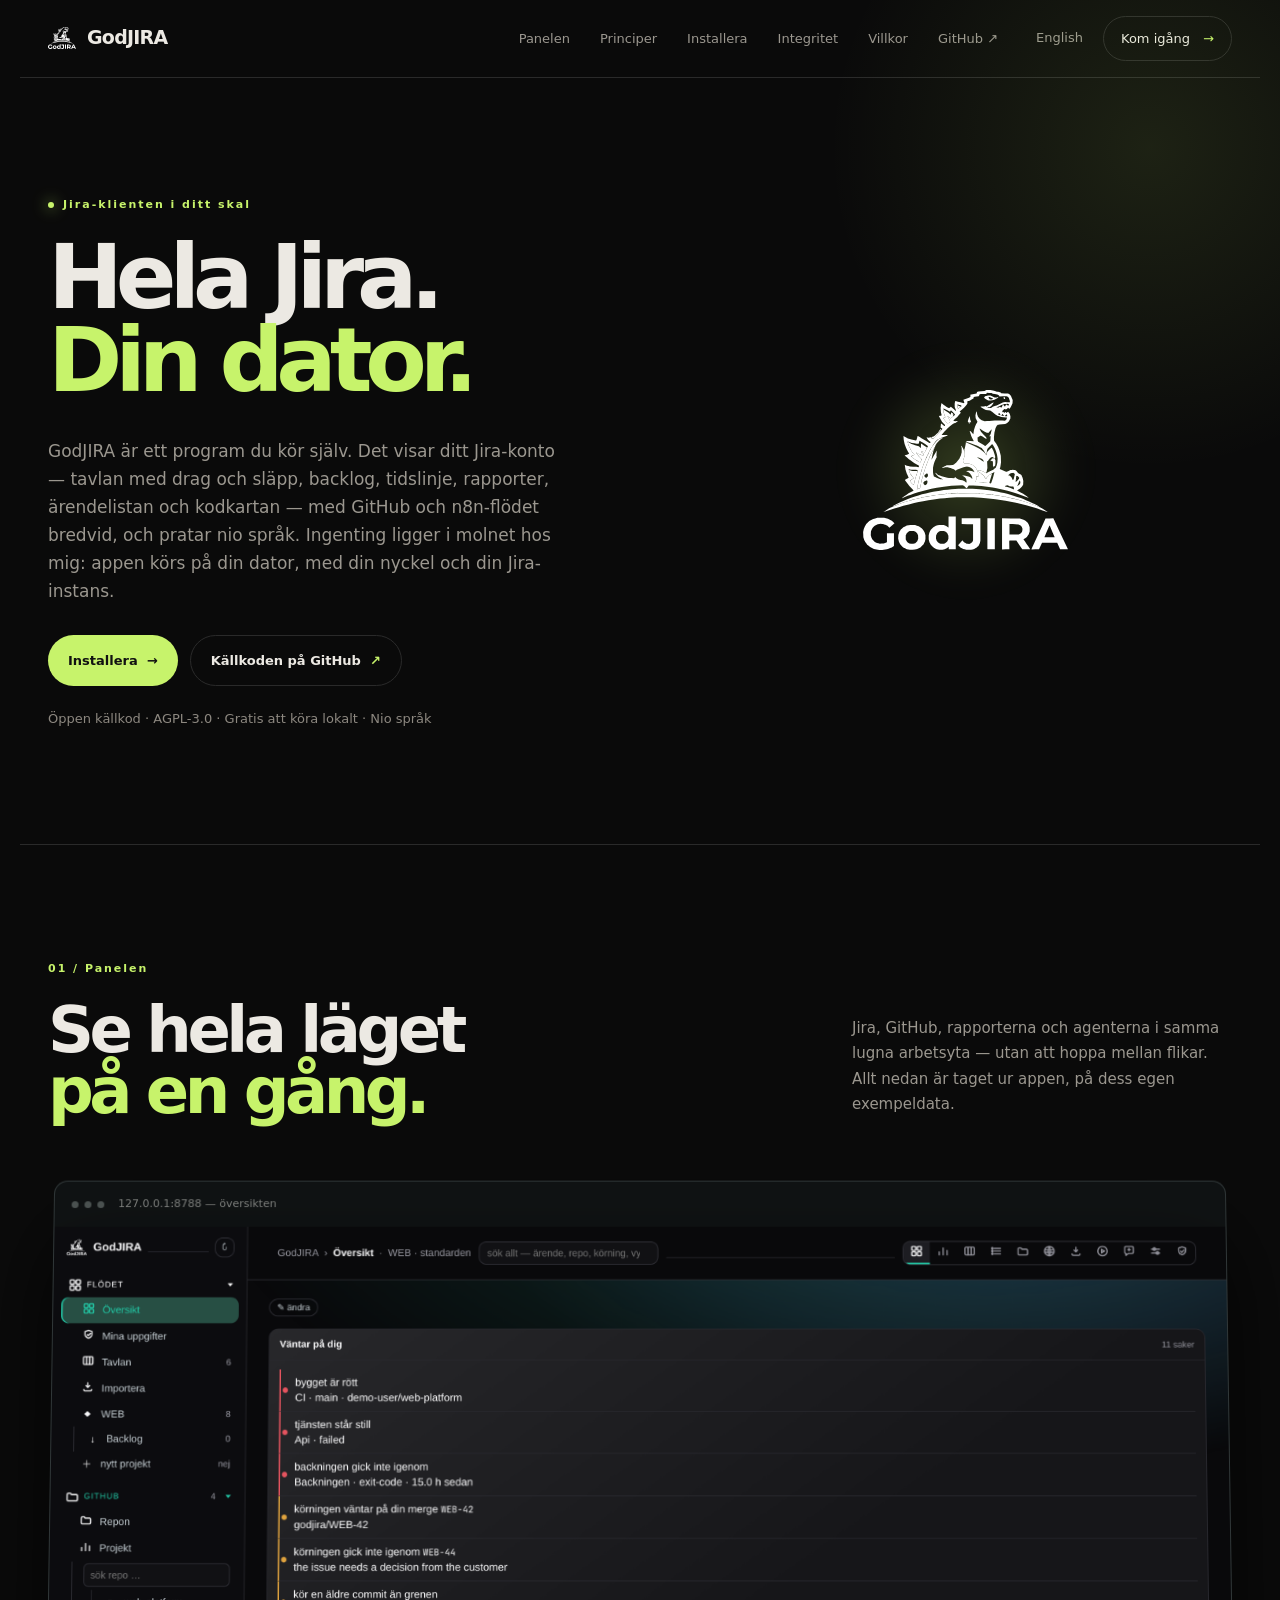
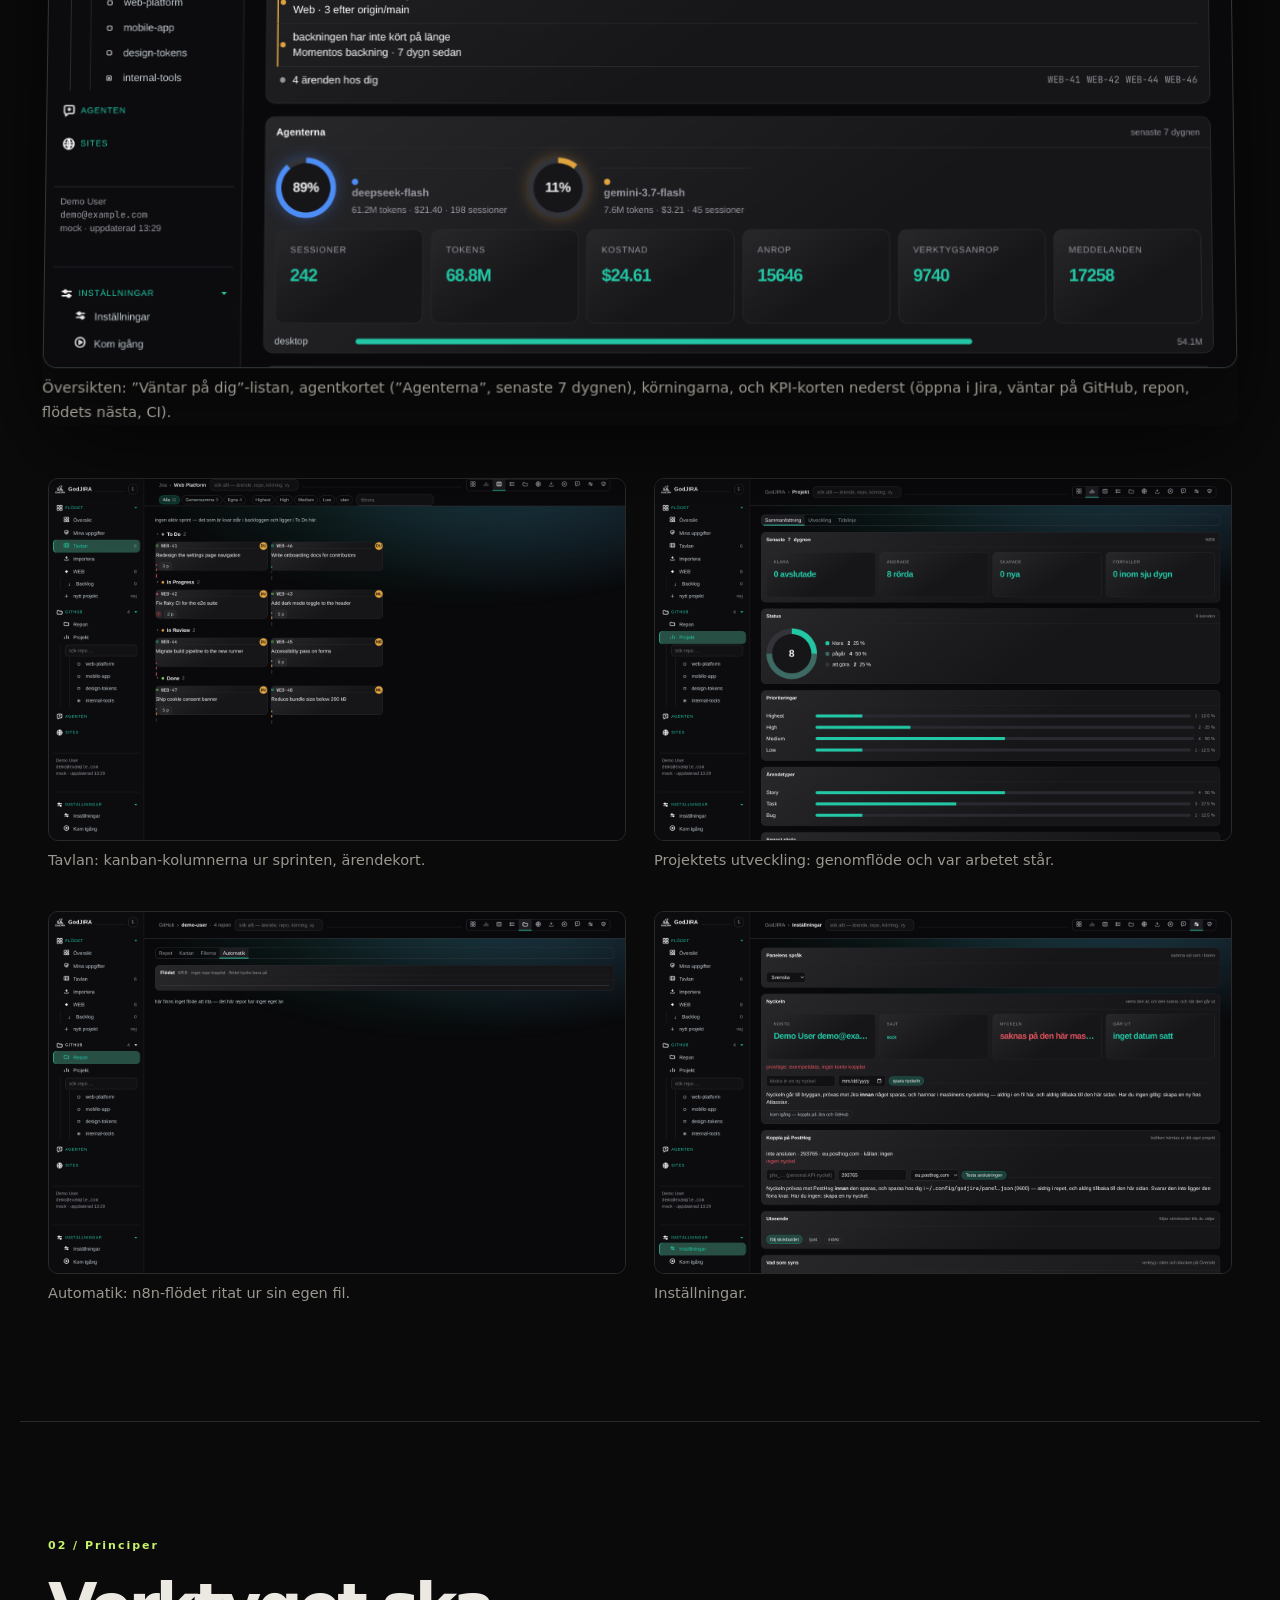
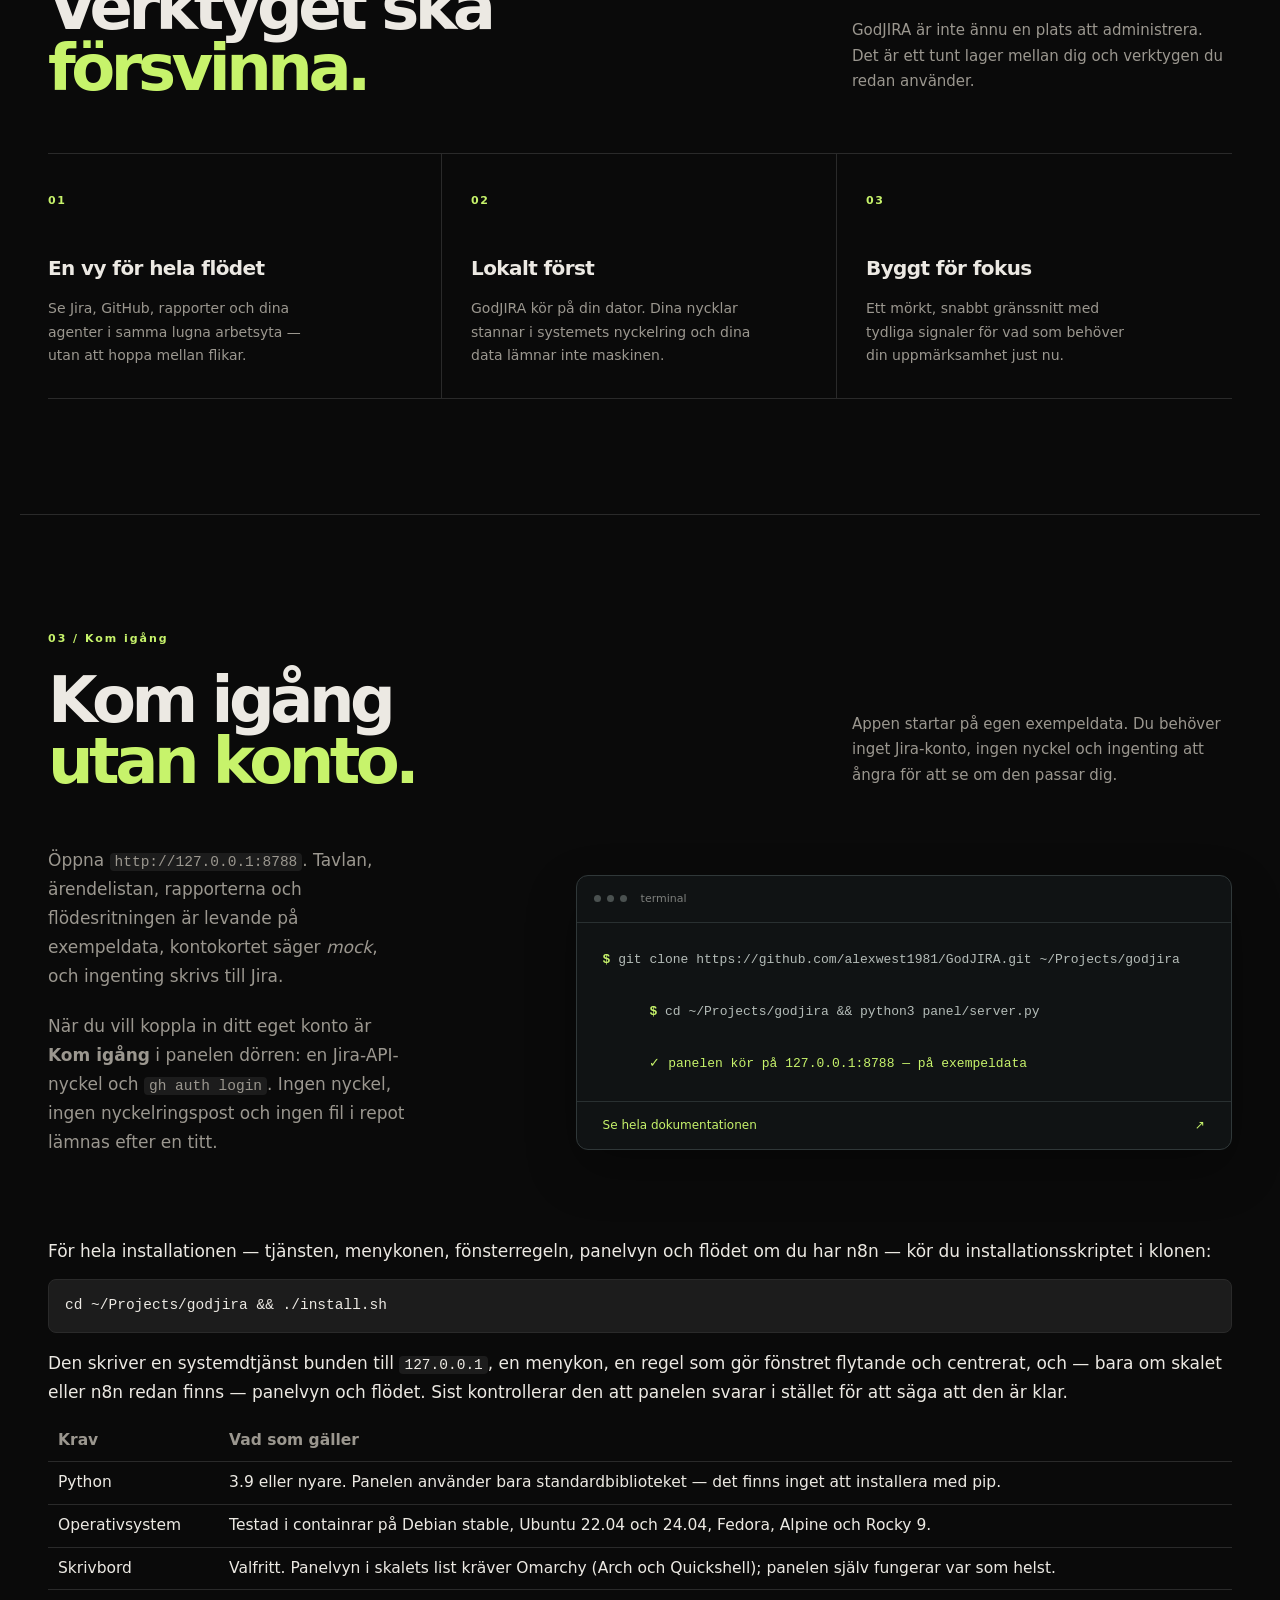
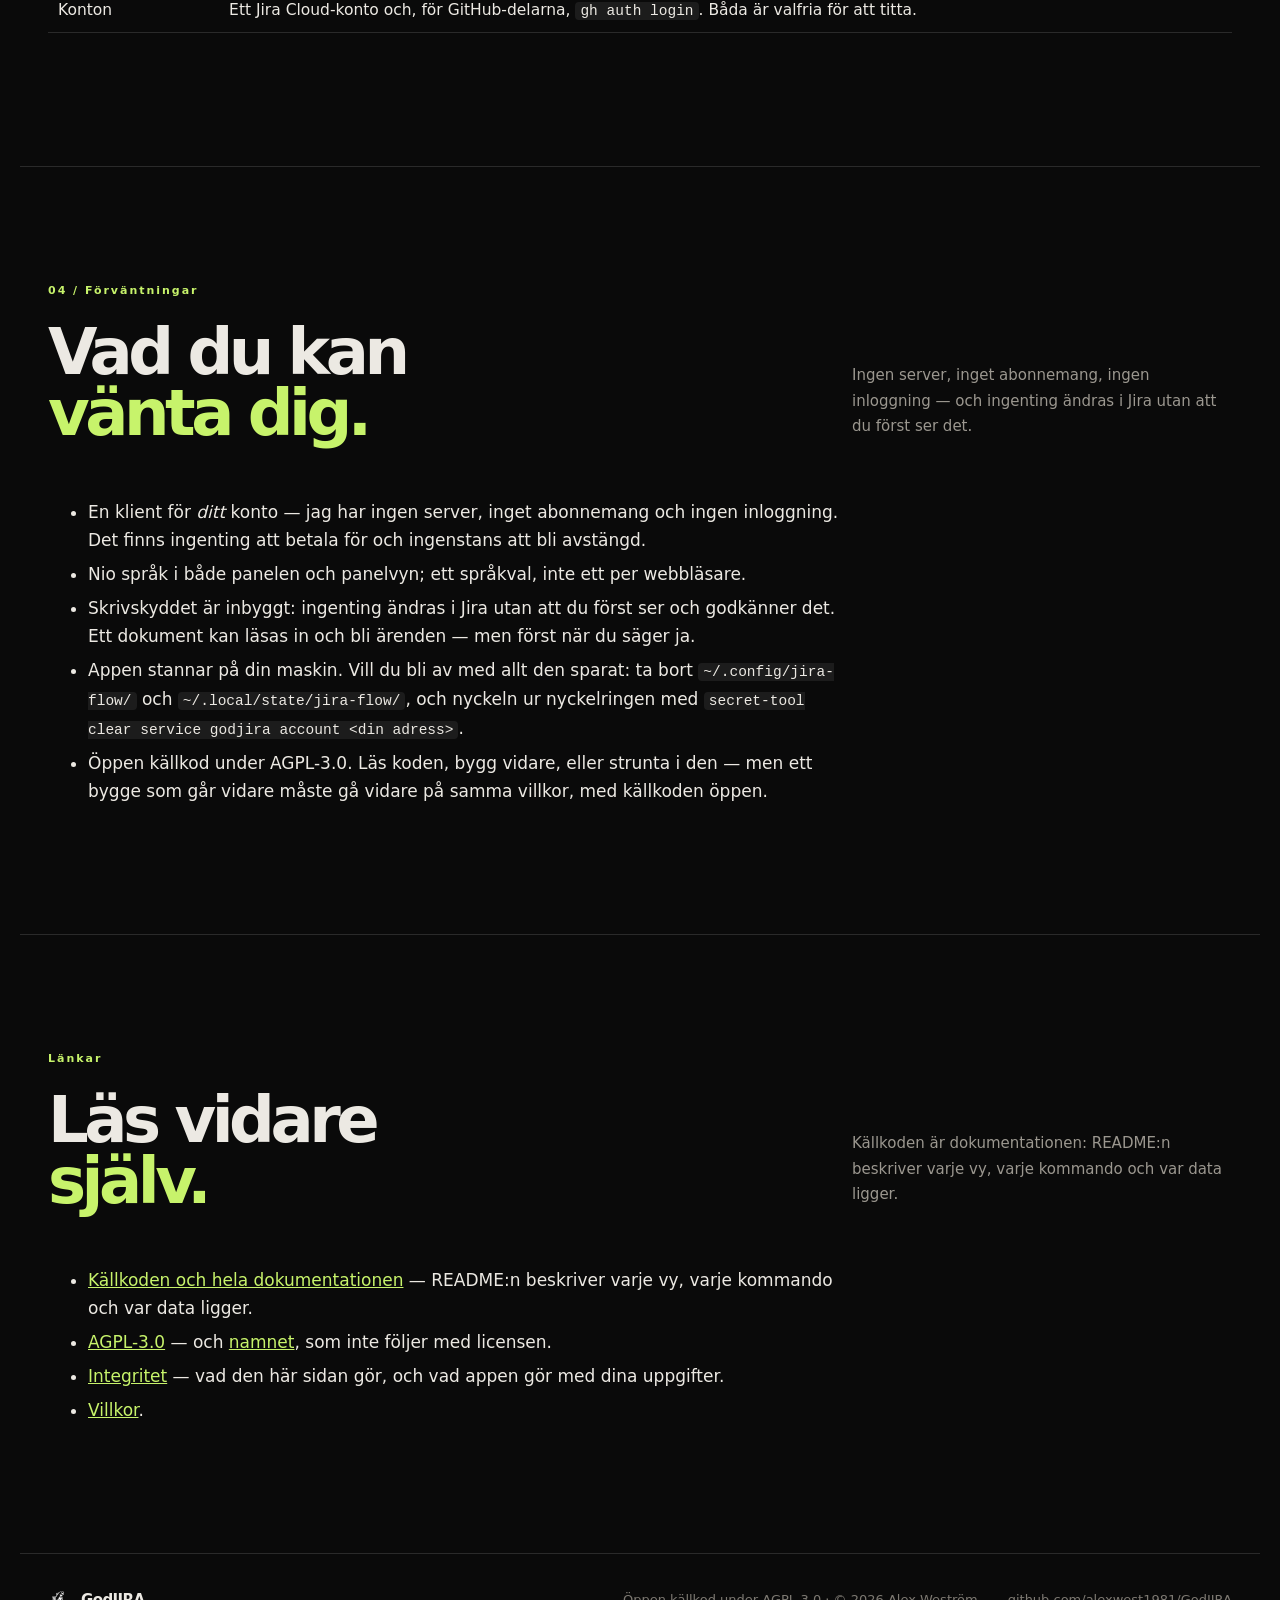
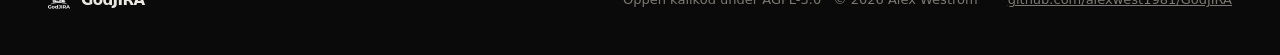
==== commit 06e3765c: "Engelskan pa godjira.se: /en ur samma filer, och sprakbytet i navet Sidan lovar att den inte kor Jav" ====
--- a/web/index.html
+++ b/web/index.html
@@ -21,6 +21,7 @@
     <a href="villkor.html">Villkor</a>
     <a href="https://github.com/alexwest1981/GodJIRA">GitHub <span>↗</span></a>
   </div>
+  <a class="sprak" href="/en/index.html" hreflang="en" lang="en" data-sprak>English</a>
   <a class="nav-cta" href="#installera">Kom igång <span>→</span></a>
 </nav>
 
--- a/web/stil.css
+++ b/web/stil.css
@@ -72,6 +72,10 @@
 .nav-links a, .nav-cta { color: var(--dov); font-size: 13px; text-decoration: none; border-bottom: 0; transition: color .2s; }
 .nav-links a:hover, .nav-cta:hover { color: #fff; }
 .nav-cta { border: 1px solid var(--linje); border-radius: 99px; padding: 11px 17px; color: var(--text); }
+/* Språkbytet ligger utanför .nav-links med flit: den raden göms på smala skärmar, och
+   den som läser på engelska skall kunna gå tillbaka även i telefonen. */
+.site-nav .sprak { color: var(--dov); font-size: 13px; text-decoration: none; margin-right: 20px; transition: color .2s; }
+.site-nav .sprak:hover { color: #fff; }
 .nav-cta span, .button span { margin-left: 9px; color: var(--accent); }
 
 .hero { max-width: 1240px; min-height: 630px; margin: 0 auto; padding: 118px 28px 100px; display: grid; grid-template-columns: 1.1fr .9fr; align-items: center; border-bottom: 1px solid var(--linje); position: relative; }
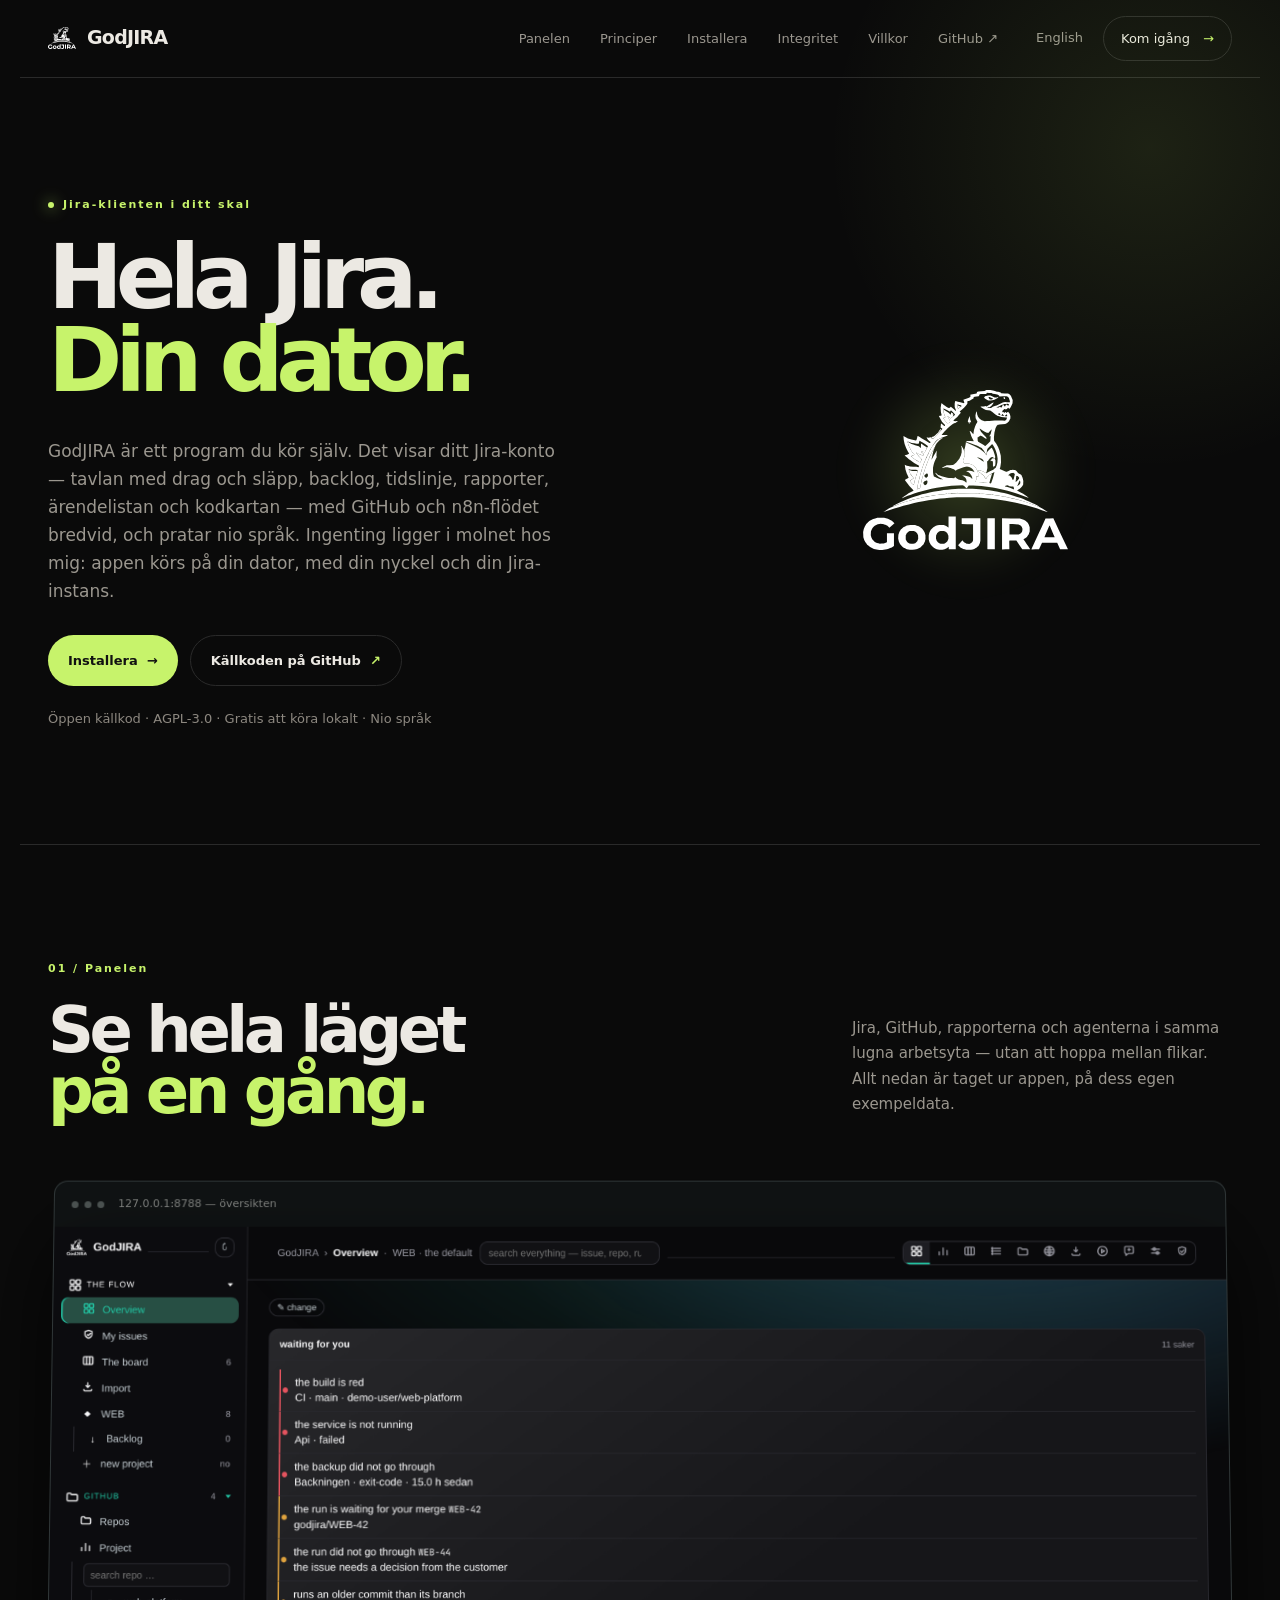
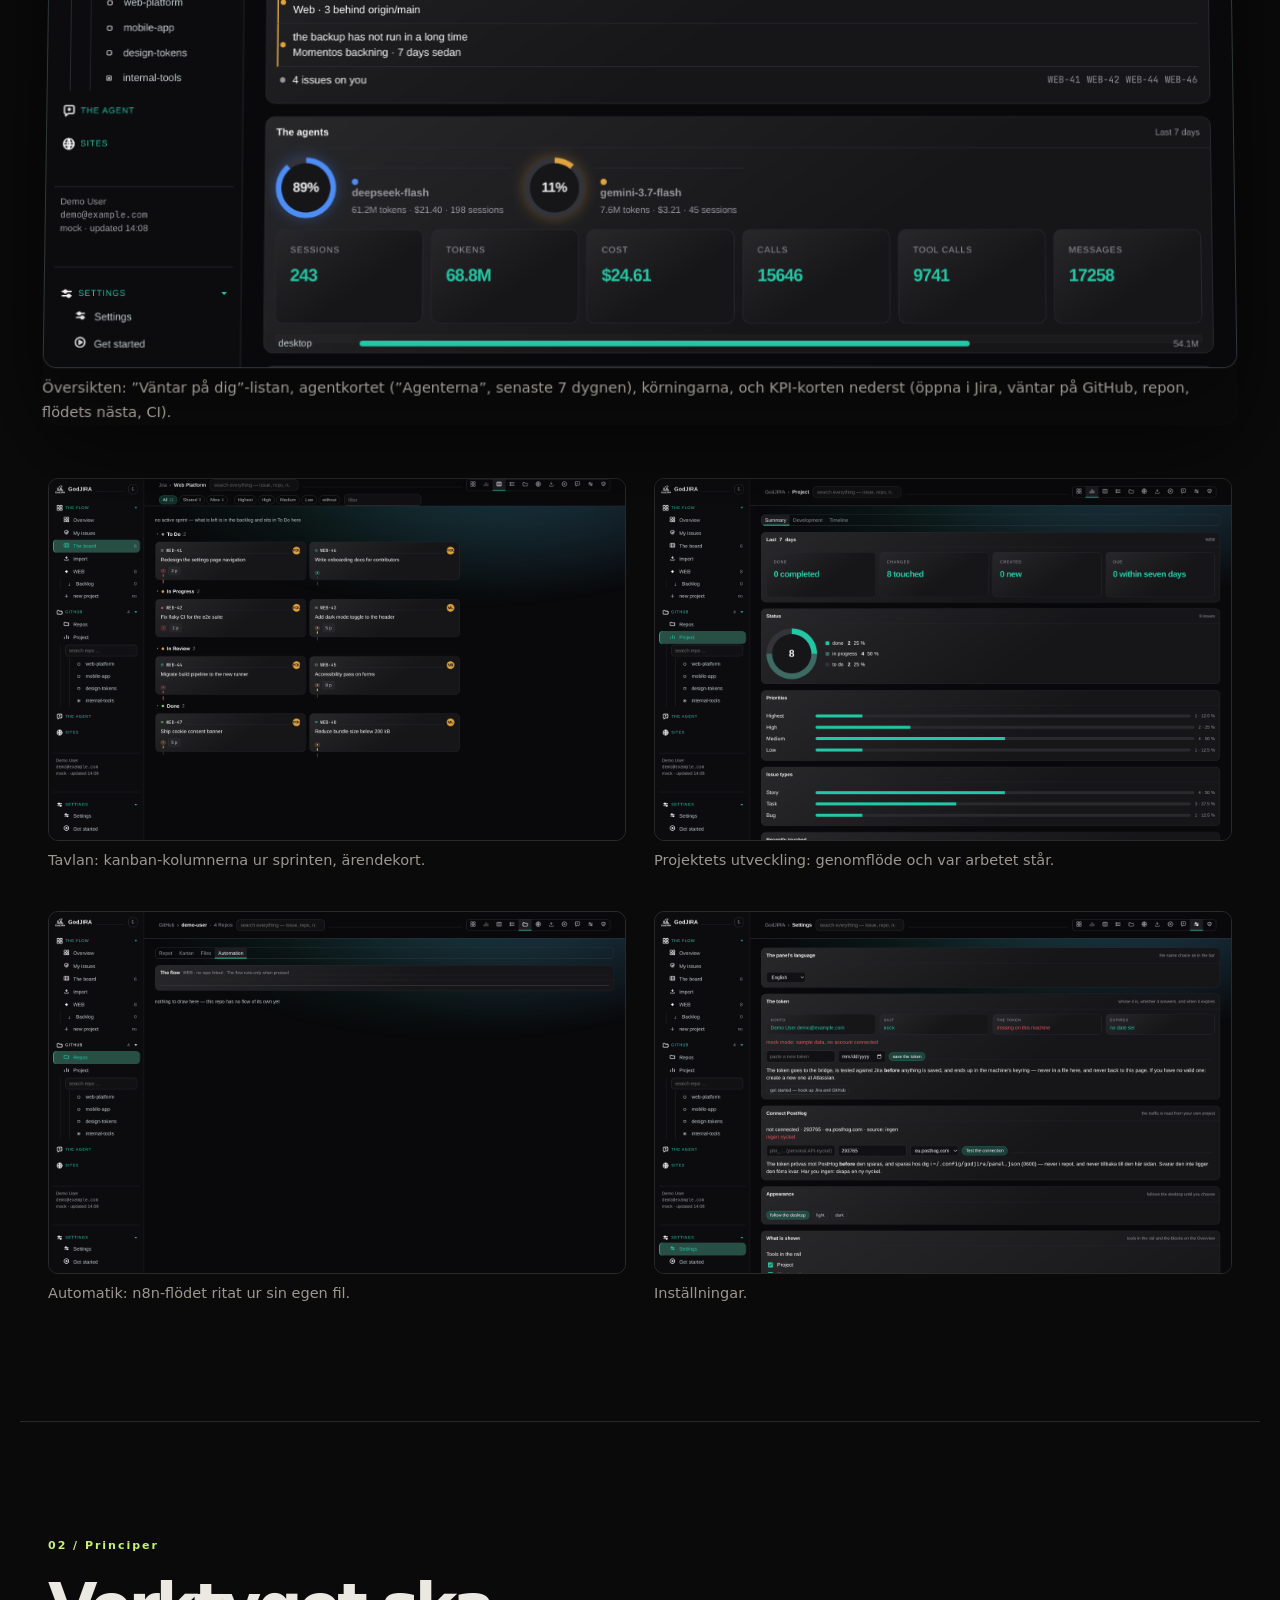
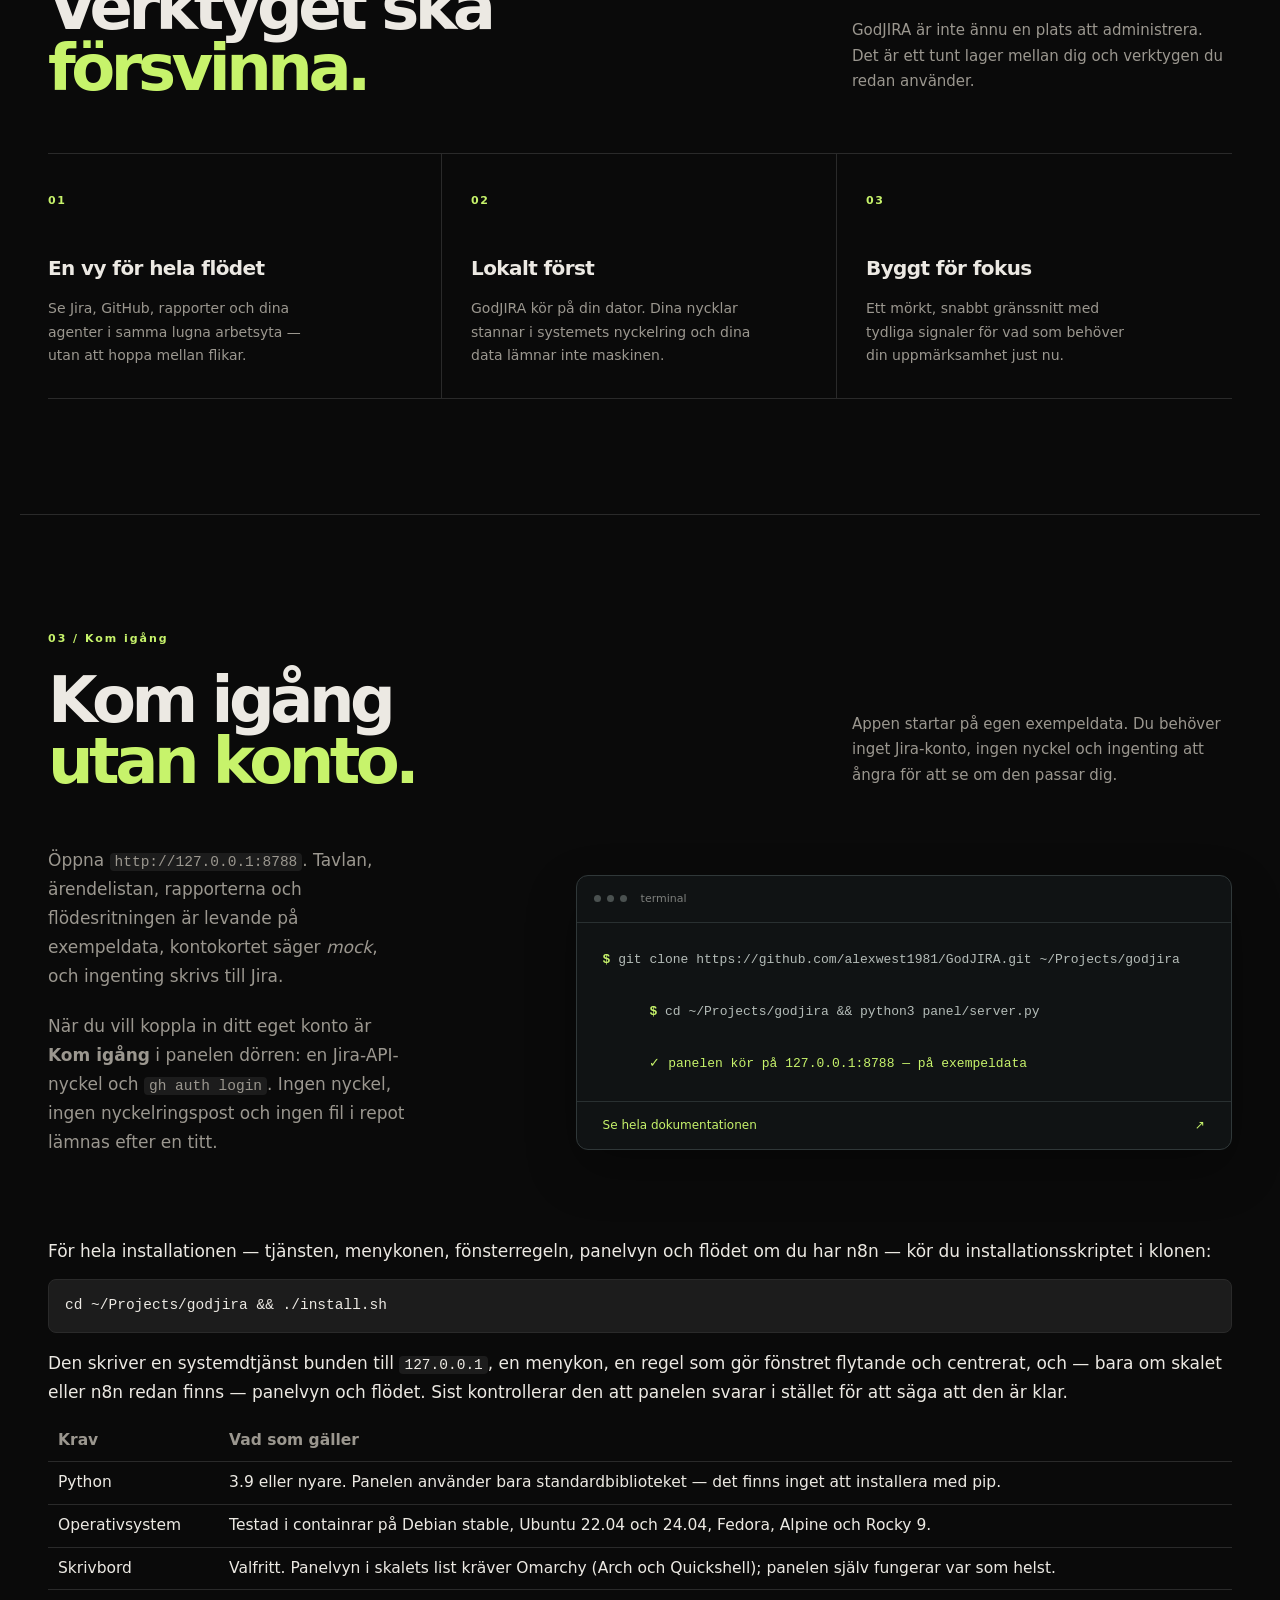
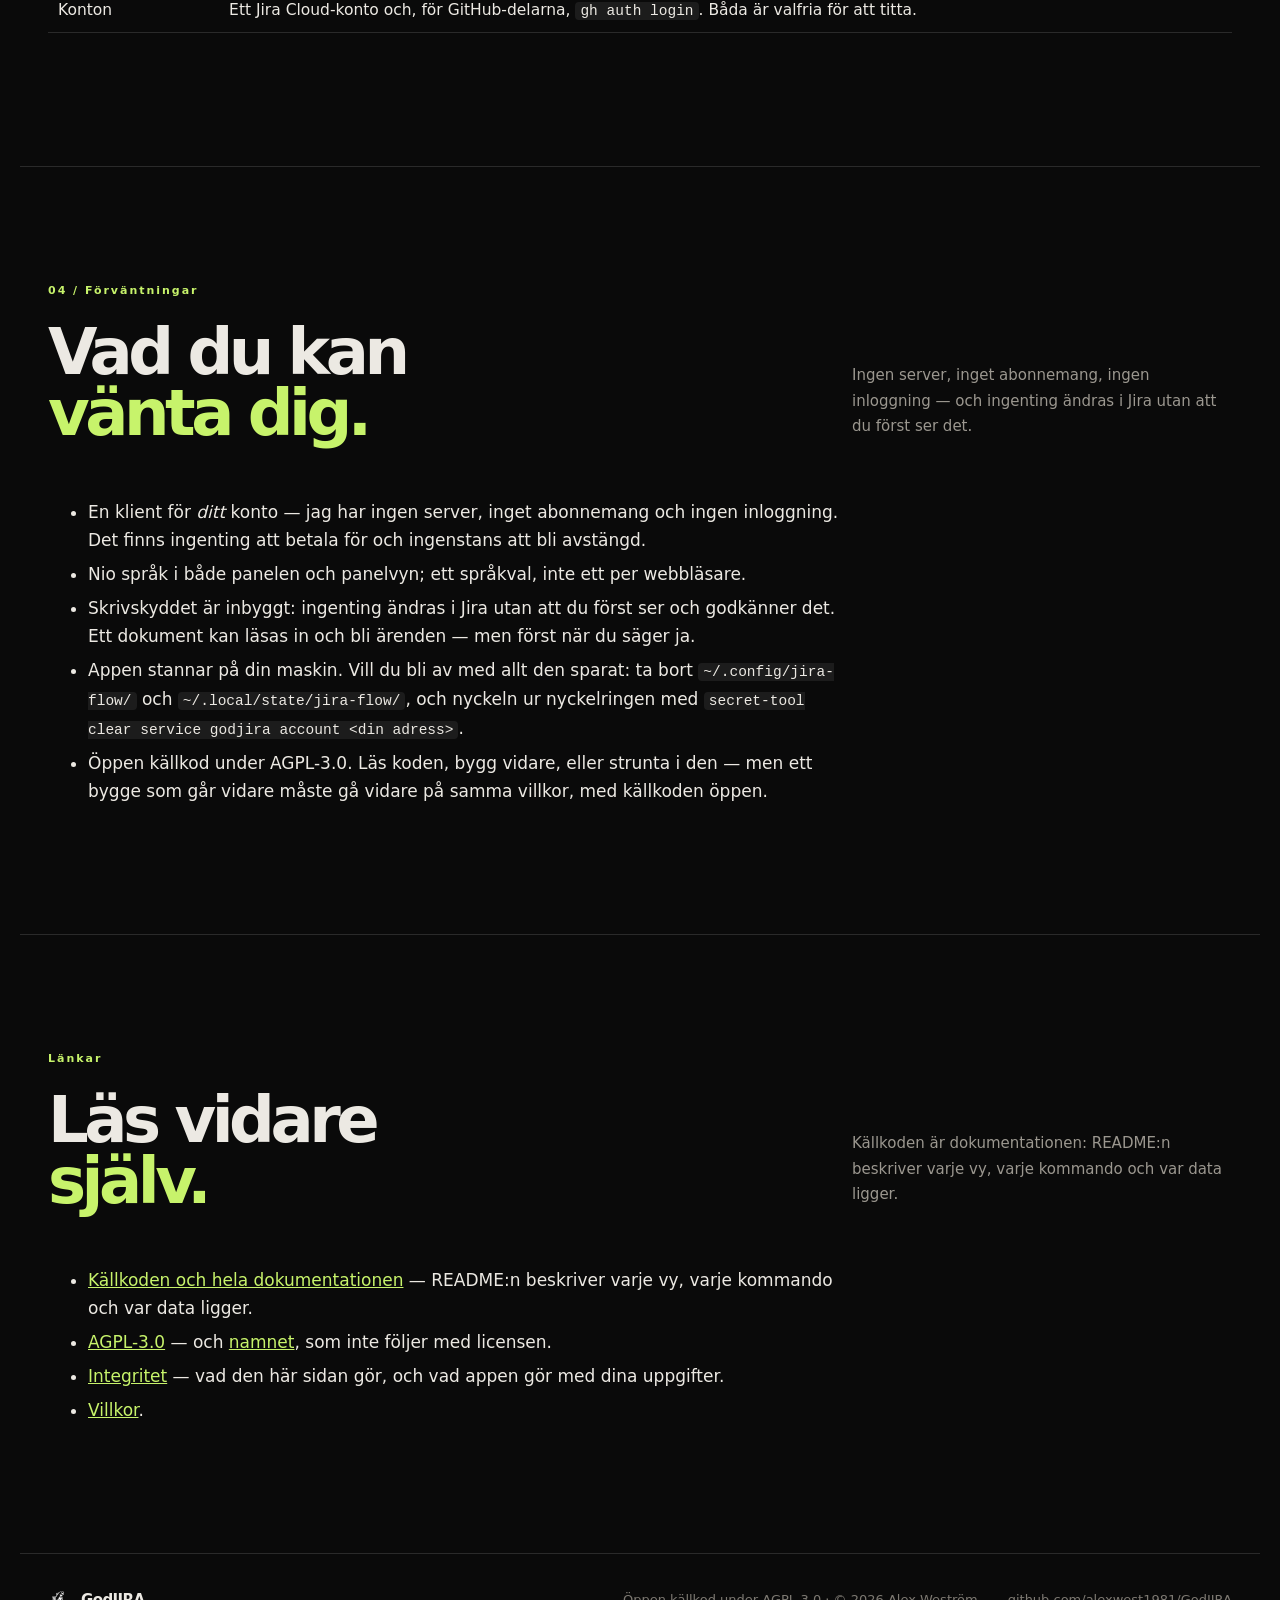
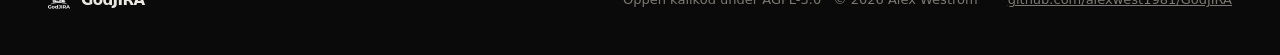
==== commit 99dbe046: "godjira.se mater trafiken: PostHog i de tre sidorna, och sajten i registret Snutten ligger i <head> " ====
--- a/web/index.html
+++ b/web/index.html
@@ -7,6 +7,18 @@
 <title>GodJIRA — Jira-klienten i ditt skal</title>
 <meta name="description" content="GodJIRA är en Jira-klient för din egen dator: tavla, backlog, tidslinje, rapporter och kodkarta, med GitHub och flödet bredvid. Öppen källkod (AGPL), inget konto, ingen tjänst.">
 <link rel="stylesheet" href="stil.css">
+<script>
+  /* PostHog (EU) — anonym besöksmätning, samma token som de andra sajterna (de skiljs på
+     $host i PostHog). persistence: 'memory' — ingenting sparas i webbläsaren, alltså står
+     integritetssidans "inga cookies" kvar. Se skillen posthog-analytics. */
+  !function(t,e){var o,n,p,r;e.__SV||(window.posthog=e,e._i=[],e.init=function(i,s,a){function g(t,e){var o=e.split(".");2==o.length&&(t=t[o[0]],e=o[1]),t[e]=function(){t.push([e].concat(Array.prototype.slice.call(arguments,0)))}}(p=t.createElement("script")).type="text/javascript",p.crossOrigin="anonymous",p.async=!0,p.src=s.api_host.replace(".i.posthog.com","-assets.i.posthog.com")+"/static/array.js",(r=t.getElementsByTagName("script")[0]).parentNode.insertBefore(p,r);var u=e;for(void 0!==a?u=e[a]=[]:a="posthog",u.people=u.people||[],Object.defineProperty(u,"toString",{configurable:!0,enumerable:!0,writable:!0,value:function(t){var e="posthog";return"posthog"!==a&&(e+="."+a),t||(e+=" (stub)"),e}}),Object.defineProperty(u.people,"toString",{configurable:!0,enumerable:!0,writable:!0,value:function(){return u.toString(1)+".people (stub)"}}),o="init capture register register_once register_for_session unregister unregister_for_session getFeatureFlag getFeatureFlagResult isFeatureEnabled reloadFeatureFlags updateEarlyAccessFeatureEnrollment getEarlyAccessFeatures on onFeatureFlags onSessionId getSurveys getActiveMatchingSurveys renderSurvey canRenderSurvey getNextSurveyStep identify setPersonProperties group resetGroups setPersonPropertiesForFlags resetPersonPropertiesForFlags setGroupPropertiesForFlags resetGroupPropertiesForFlags reset get_distinct_id getGroups get_session_id get_session_replay_url alias set_config startSessionRecording stopSessionRecording sessionRecordingStarted captureException loadToolbar get_property getSessionProperty createPersonProfile opt_in_capturing opt_out_capturing has_opted_in_capturing has_opted_out_capturing clear_opt_in_out_capturing debug".split(" "),n=0;n<o.length;n++)g(u,o[n]);e._i.push([i,s,a])},e.__SV=1)}(document,window.posthog||[]);
+  posthog.init('phc_AndqvtAG43JsQWKRgJSRDu84TZvfCxoCFGH5AMY8mZcK', {
+    api_host: 'https://eu.i.posthog.com',
+    defaults: '2026-05-30',
+    person_profiles: 'identified_only',
+    persistence: 'memory'
+  })
+</script>
 </head>
 <body>
 <div class="site-shell">
